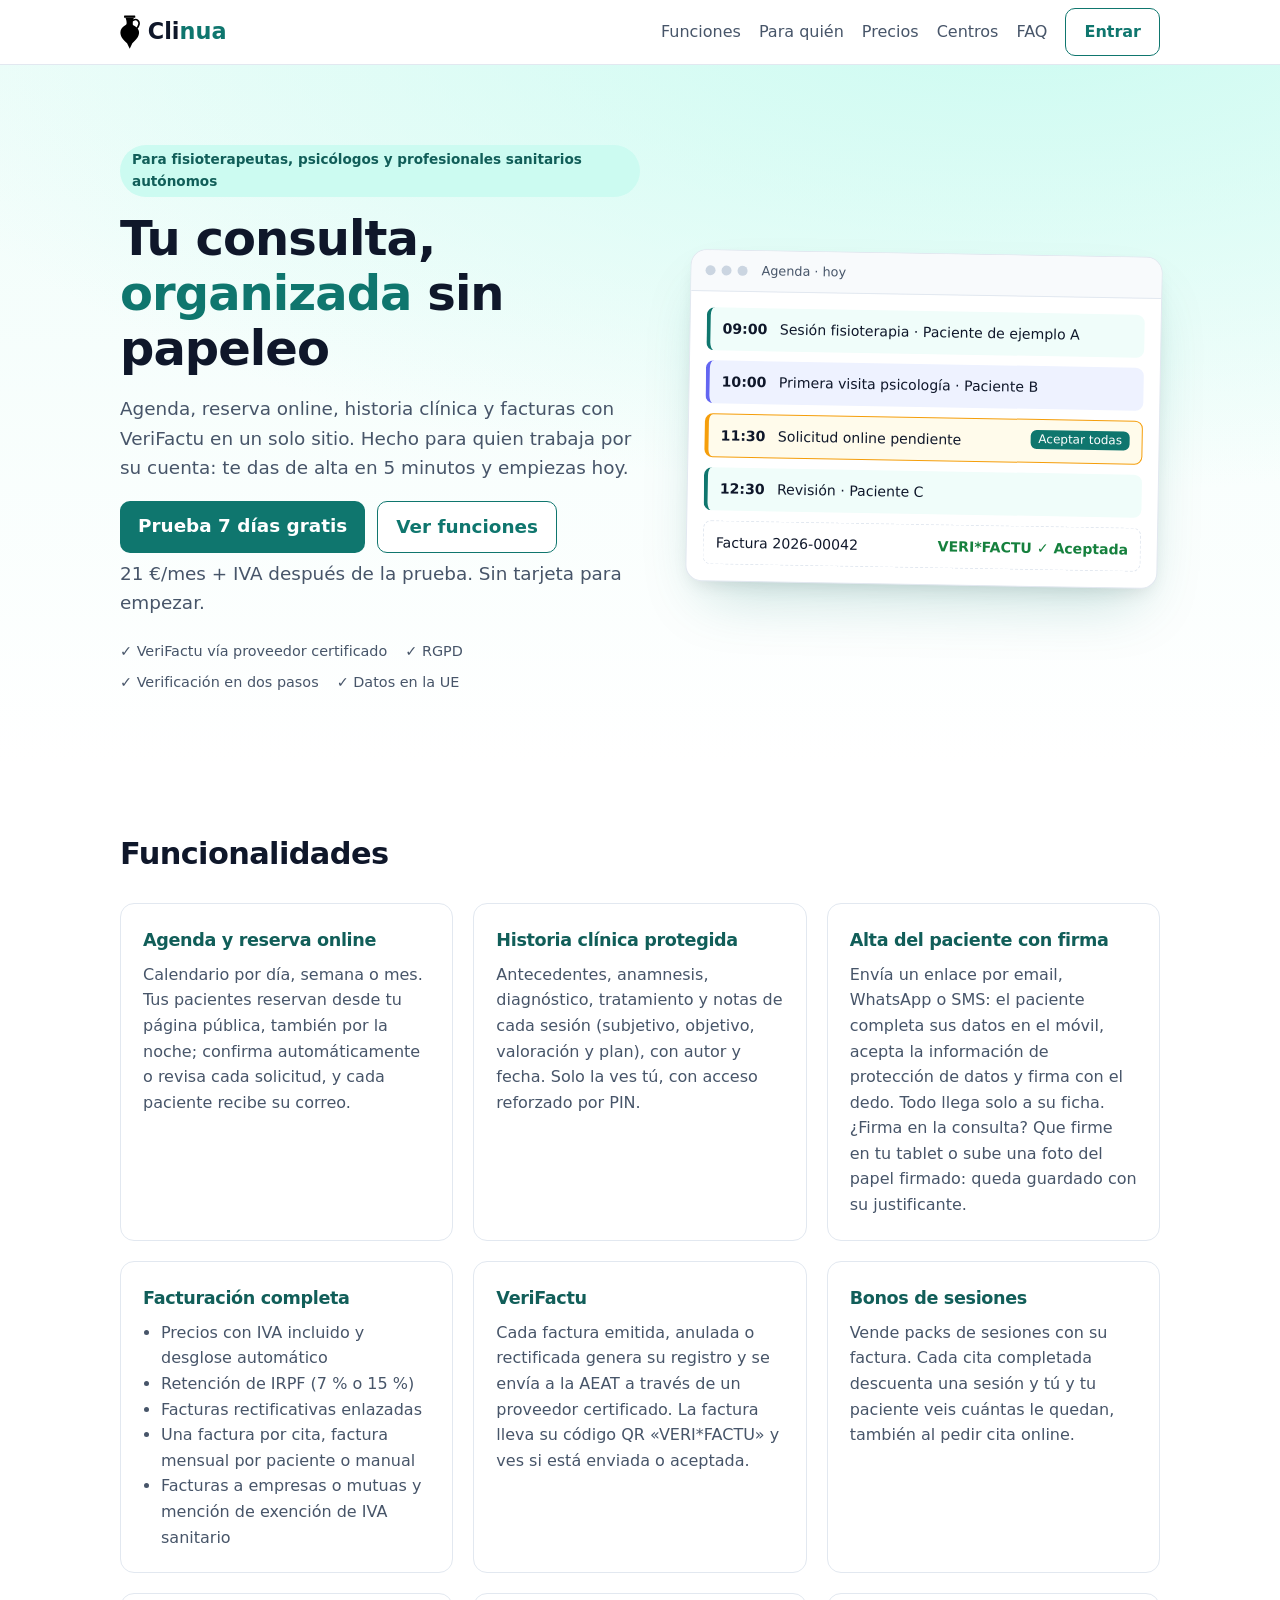
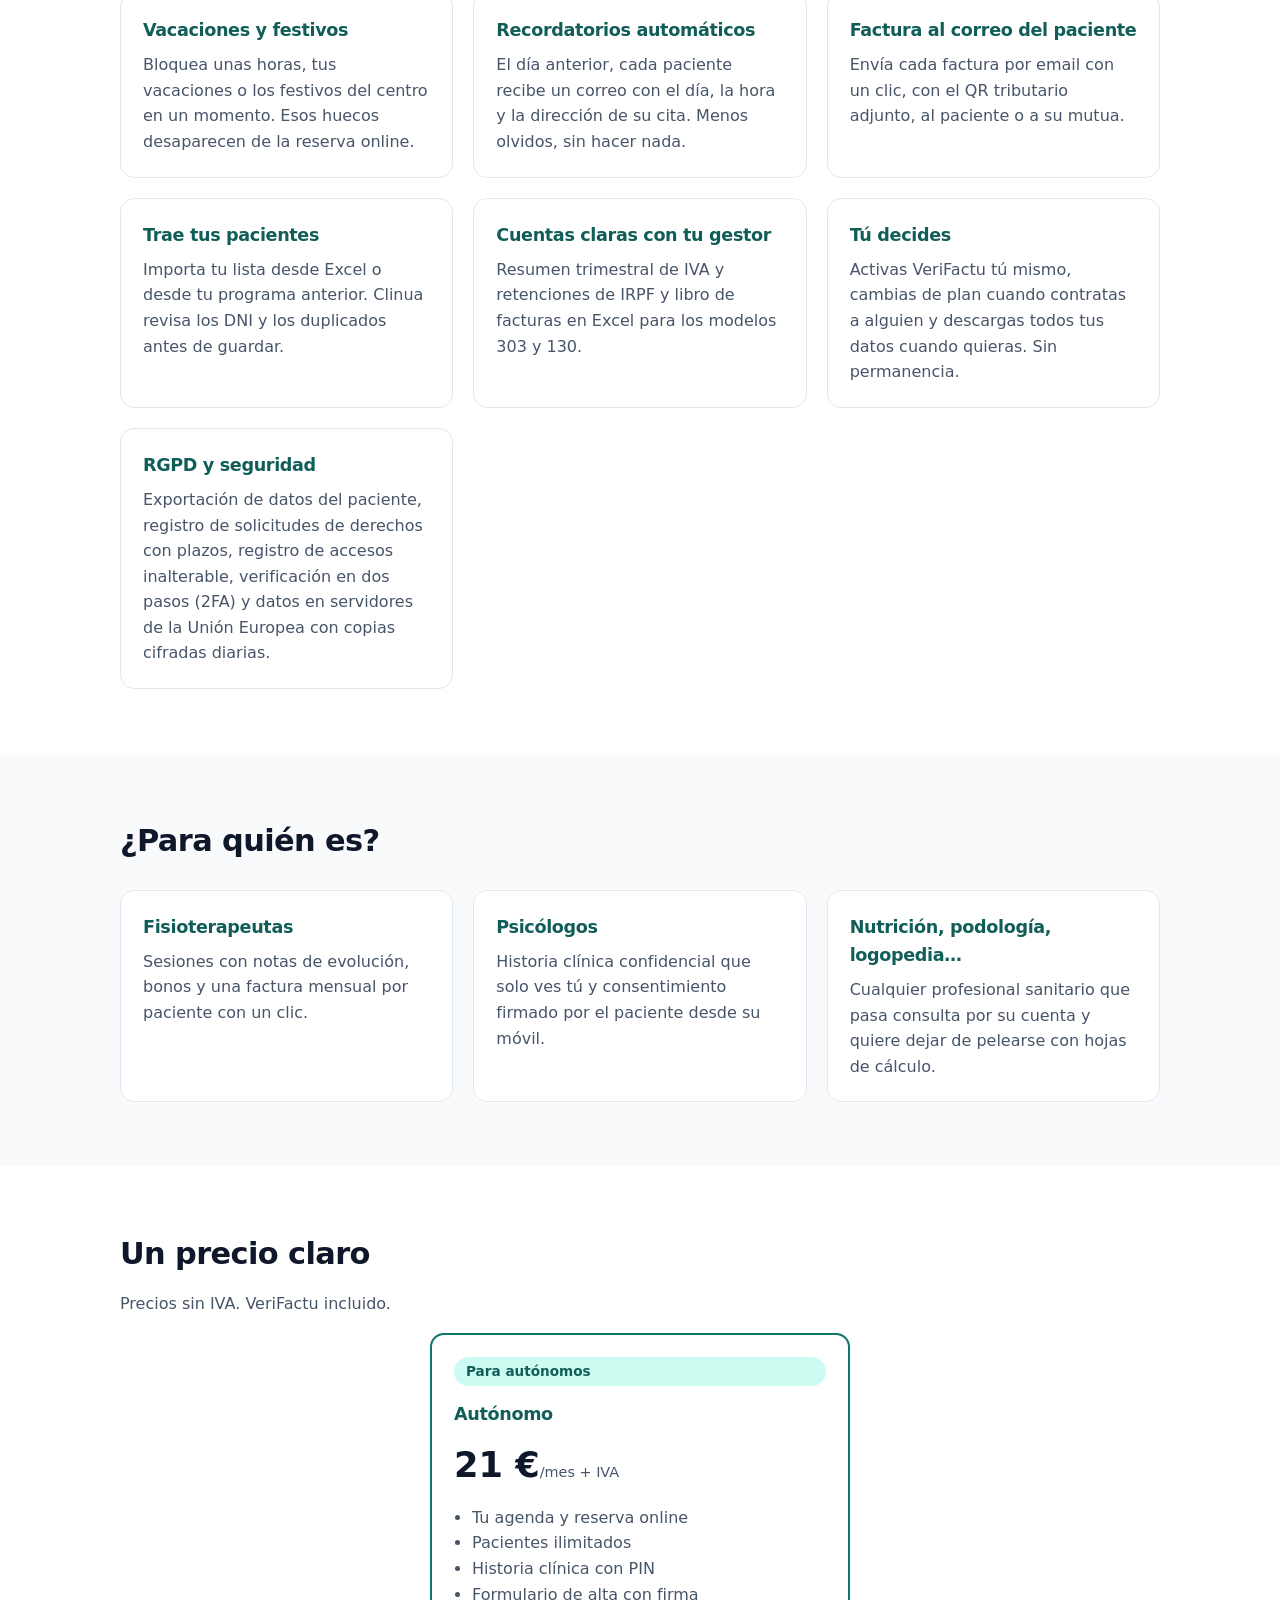
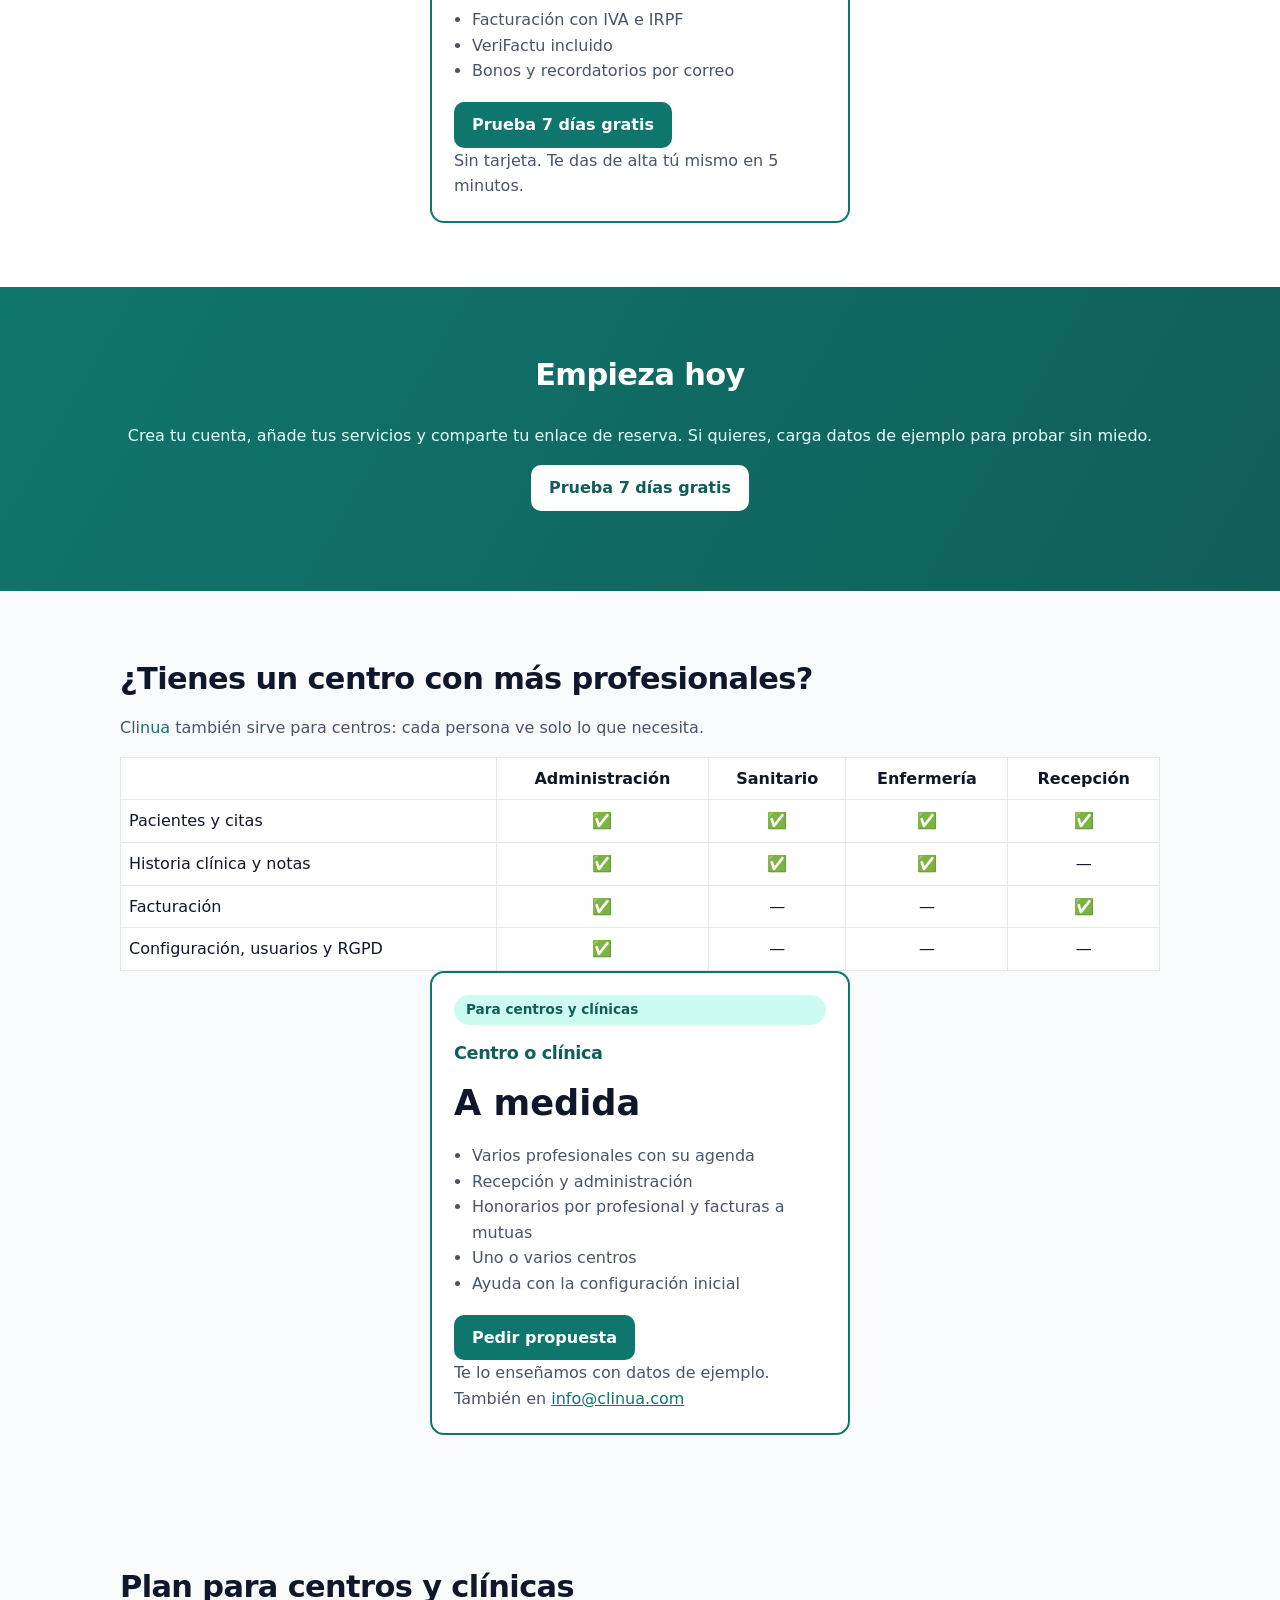
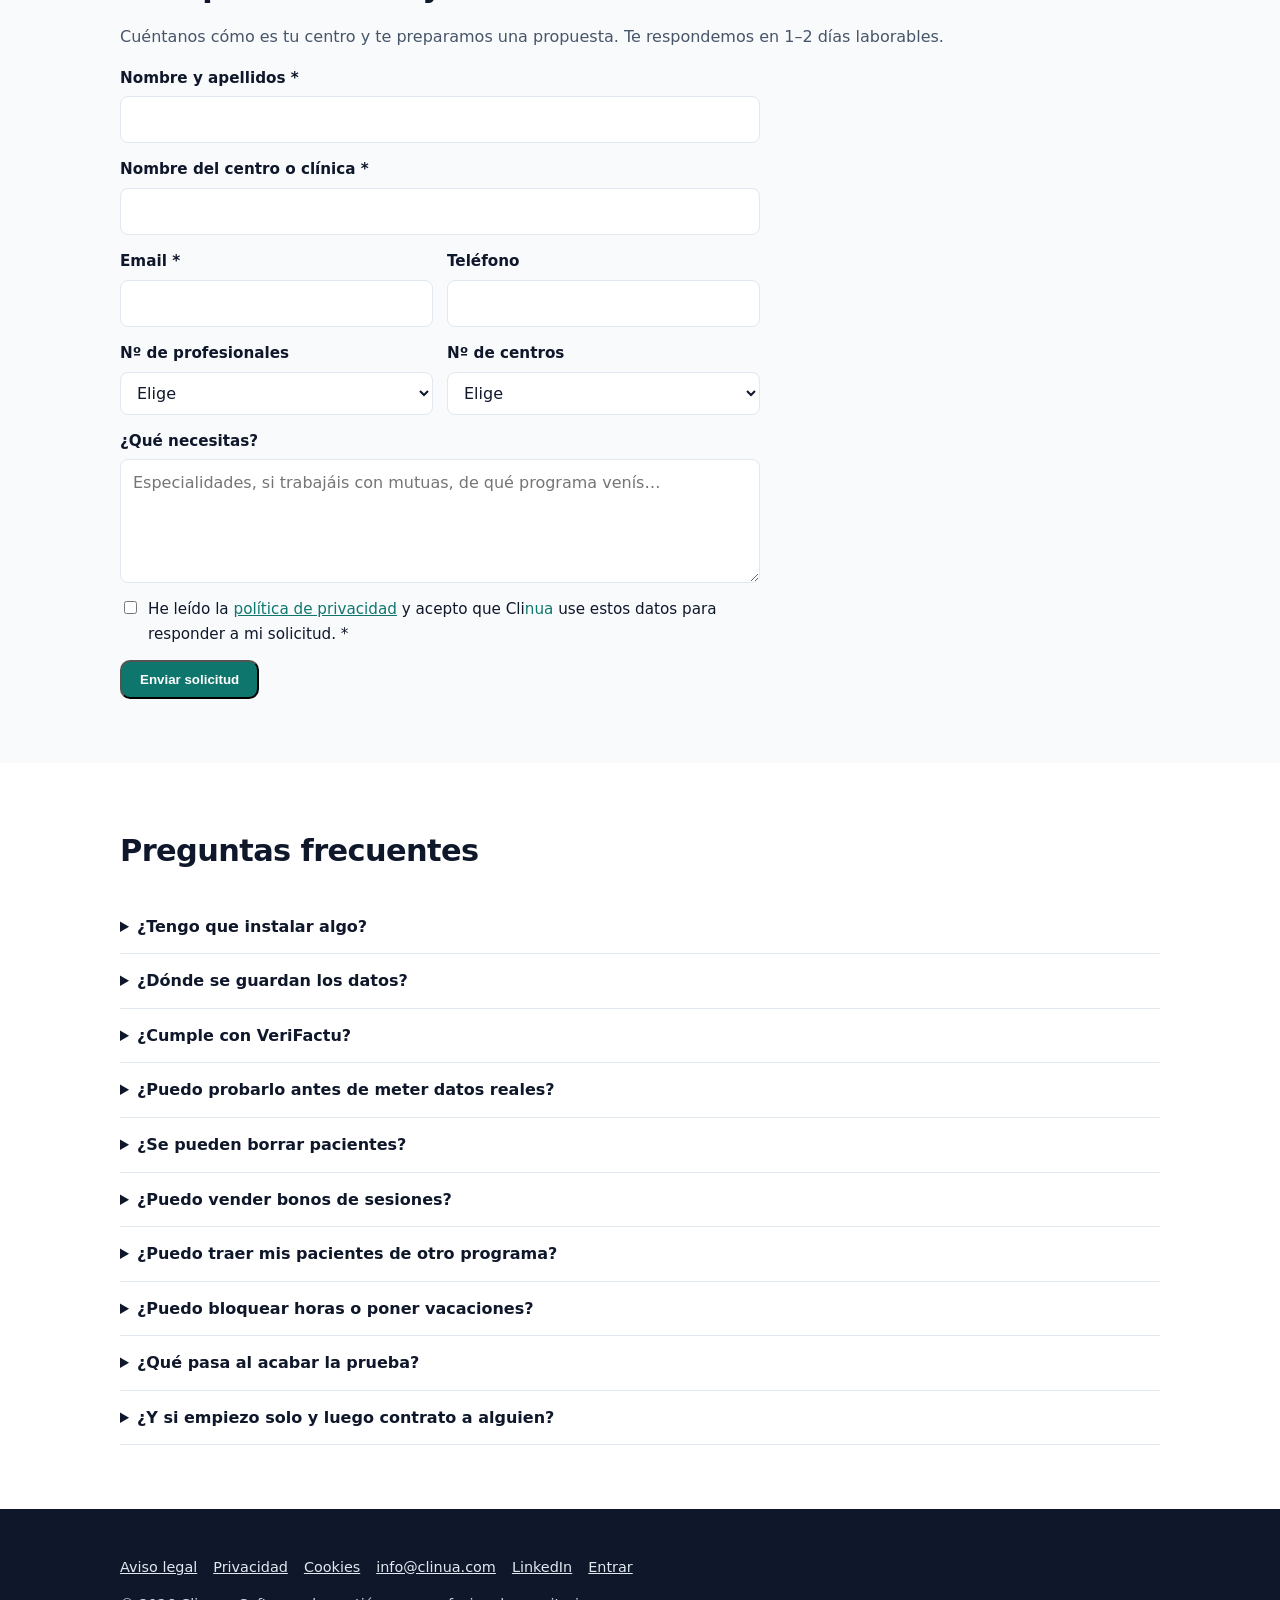
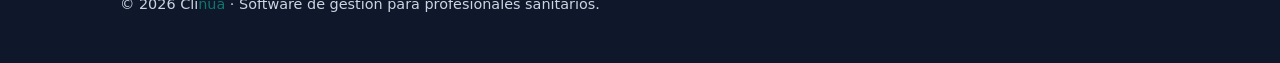
==== index.html @ 1014cf3a "Plan Centro a medida: solo Autónomo se contrata en línea Co-Authored-By: Claude Opus 5.5 <noreply@an" ====
<!doctype html><html lang="es"><head><meta charset="utf-8"><meta name="viewport" content="width=device-width,initial-scale=1"><title>Clinua · Software de gestión para fisioterapeutas, psicólogos y profesionales sanitarios autónomos</title><meta name="description" content="Agenda, reserva online, historia clínica y facturas con VeriFactu para profesionales sanitarios autónomos. 21 €/mes. Prueba 7 días gratis."><link rel="canonical" href="https://www.clinua.com/"><link rel="icon" href="favicon.svg" type="image/svg+xml"><link rel="alternate icon" href="favicon.ico"><link rel="stylesheet" href="styles.css?v=10">
<meta property="og:type" content="website"><meta property="og:locale" content="es_ES"><meta property="og:title" content="Clinua · Tu consulta, sin papeleo"><meta property="og:description" content="Agenda, historia clínica, facturación con VeriFactu y RGPD en un solo programa."><meta property="og:url" content="https://www.clinua.com/"><meta property="og:image" content="https://www.clinua.com/og.png"><meta property="og:site_name" content="Clinua"><meta property="og:image:width" content="1200"><meta property="og:image:height" content="630"><meta property="og:image:alt" content="Clinua · Tu consulta, organizada sin papeleo"><meta name="twitter:card" content="summary_large_image"><meta name="theme-color" content="#0f766e">
<script type="application/ld+json">{"@context":"https://schema.org","@graph":[{"@type":"Organization","@id":"https://www.clinua.com/#org","name":"Clinua","url":"https://www.clinua.com/","logo":"https://www.clinua.com/og.png","email":"info@clinua.com","areaServed":"ES","sameAs":["https://www.linkedin.com/company/clinua/"]},{"@type":"WebSite","@id":"https://www.clinua.com/#web","name":"Clinua","url":"https://www.clinua.com/","inLanguage":"es","publisher":{"@id":"https://www.clinua.com/#org"}},{"@type":"SoftwareApplication","name":"Clinua","url":"https://www.clinua.com/","applicationCategory":"BusinessApplication","applicationSubCategory":"Software de gestión de consultas sanitarias","operatingSystem":"Web","inLanguage":"es","description":"Agenda, reserva online, historia clínica y facturas con VeriFactu para fisioterapeutas, psicólogos y profesionales sanitarios autónomos.","publisher":{"@id":"https://www.clinua.com/#org"},"offers":{"@type":"Offer","price":"21","priceCurrency":"EUR","description":"Plan Autónomo, al mes + IVA. Prueba gratis 7 días."}}]}</script>
</head><body>
<header><div class="w"><a class="logo" href="index.html"><img src="logo.svg" alt="" width="22" height="38"><span class="lt">Cli<span>nua</span></span></a><nav><a href="index.html#funciones">Funciones</a><a href="index.html#para-quien">Para quién</a><a href="index.html#precios">Precios</a><a href="index.html#centros">Centros</a><a href="index.html#faq">FAQ</a><a class="btn o" href="https://app.clinua.com/login">Entrar</a></nav></div></header>
<main>
<section class="hero"><div class="w hg"><div><span class="pill">Para fisioterapeutas, psicólogos y profesionales sanitarios autónomos</span><h1>Tu consulta, <em>organizada</em> sin papeleo</h1><p>Agenda, reserva online, historia clínica y facturas con VeriFactu en un solo sitio. Hecho para quien trabaja por su cuenta: te das de alta en 5 minutos y empiezas hoy.</p><p class="ctas"><a class="btn" href="https://app.clinua.com/registro">Prueba 7 días gratis</a><a class="btn o" href="#funciones">Ver funciones</a></p><p class="sub">21 €/mes + IVA después de la prueba. Sin tarjeta para empezar.</p><ul class="badges"><li>✓ VeriFactu vía proveedor certificado</li><li>✓ RGPD</li><li>✓ Verificación en dos pasos</li><li>✓ Datos en la UE</li></ul></div>
<div class="mock" aria-hidden="true"><div class="mbar"><i></i><i></i><i></i><span>Agenda · hoy</span></div><div class="mbody">
<div class="ev a"><b>09:00</b> Sesión fisioterapia · Paciente de ejemplo A</div>
<div class="ev b"><b>10:00</b> Primera visita psicología · Paciente B</div>
<div class="ev c"><b>11:30</b> Solicitud online pendiente <span class="tag">Aceptar todas</span></div>
<div class="ev a"><b>12:30</b> Revisión · Paciente C</div>
<div class="inv"><span>Factura 2026-00042</span><span class="ok">VERI*FACTU ✓ Aceptada</span></div></div></div></div></section>

<section id="funciones"><div class="w"><h2>Funcionalidades</h2><div class="g">
<div class="c"><h3>Agenda y reserva online</h3><p>Calendario por día, semana o mes. Tus pacientes reservan desde tu página pública, también por la noche; confirma automáticamente o revisa cada solicitud, y cada paciente recibe su correo.</p></div>
<div class="c"><h3>Historia clínica protegida</h3><p>Antecedentes, anamnesis, diagnóstico, tratamiento y notas de cada sesión (subjetivo, objetivo, valoración y plan), con autor y fecha. Solo la ves tú, con acceso reforzado por PIN.</p></div>
<div class="c"><h3>Alta del paciente con firma</h3><p>Envía un enlace por email, WhatsApp o SMS: el paciente completa sus datos en el móvil, acepta la información de protección de datos y firma con el dedo. Todo llega solo a su ficha. ¿Firma en la consulta? Que firme en tu tablet o sube una foto del papel firmado: queda guardado con su justificante.</p></div>
<div class="c"><h3>Facturación completa</h3><ul><li>Precios con IVA incluido y desglose automático</li><li>Retención de IRPF (7 % o 15 %)</li><li>Facturas rectificativas enlazadas</li><li>Una factura por cita, factura mensual por paciente o manual</li><li>Facturas a empresas o mutuas y mención de exención de IVA sanitario</li></ul></div>
<div class="c"><h3>VeriFactu</h3><p>Cada factura emitida, anulada o rectificada genera su registro y se envía a la AEAT a través de un proveedor certificado. La factura lleva su código QR «VERI*FACTU» y ves si está enviada o aceptada.</p></div>
<div class="c"><h3>Bonos de sesiones</h3><p>Vende packs de sesiones con su factura. Cada cita completada descuenta una sesión y tú y tu paciente veis cuántas le quedan, también al pedir cita online.</p></div>
<div class="c"><h3>Vacaciones y festivos</h3><p>Bloquea unas horas, tus vacaciones o los festivos del centro en un momento. Esos huecos desaparecen de la reserva online.</p></div>
<div class="c"><h3>Recordatorios automáticos</h3><p>El día anterior, cada paciente recibe un correo con el día, la hora y la dirección de su cita. Menos olvidos, sin hacer nada.</p></div>
<div class="c"><h3>Factura al correo del paciente</h3><p>Envía cada factura por email con un clic, con el QR tributario adjunto, al paciente o a su mutua.</p></div>
<div class="c"><h3>Trae tus pacientes</h3><p>Importa tu lista desde Excel o desde tu programa anterior. Clinua revisa los DNI y los duplicados antes de guardar.</p></div>
<div class="c"><h3>Cuentas claras con tu gestor</h3><p>Resumen trimestral de IVA y retenciones de IRPF y libro de facturas en Excel para los modelos 303 y 130.</p></div>
<div class="c"><h3>Tú decides</h3><p>Activas VeriFactu tú mismo, cambias de plan cuando contratas a alguien y descargas todos tus datos cuando quieras. Sin permanencia.</p></div>
<div class="c"><h3>RGPD y seguridad</h3><p>Exportación de datos del paciente, registro de solicitudes de derechos con plazos, registro de accesos inalterable, verificación en dos pasos (2FA) y datos en servidores de la Unión Europea con copias cifradas diarias.</p></div>
</div></div></section>

<section id="para-quien" class="alt"><div class="w"><h2>¿Para quién es?</h2><div class="g">
<div class="c"><h3>Fisioterapeutas</h3><p>Sesiones con notas de evolución, bonos y una factura mensual por paciente con un clic.</p></div>
<div class="c"><h3>Psicólogos</h3><p>Historia clínica confidencial que solo ves tú y consentimiento firmado por el paciente desde su móvil.</p></div>
<div class="c"><h3>Nutrición, podología, logopedia…</h3><p>Cualquier profesional sanitario que pasa consulta por su cuenta y quiere dejar de pelearse con hojas de cálculo.</p></div>
</div></div></section>

<section id="precios"><div class="w"><h2>Un precio claro</h2><p class="sub">Precios sin IVA. VeriFactu incluido.</p><div class="g pr solo">
<div class="c hl"><span class="pill">Para autónomos</span><h3>Autónomo</h3><p class="price">21 €<small>/mes + IVA</small></p><ul><li>Tu agenda y reserva online</li><li>Pacientes ilimitados</li><li>Historia clínica con PIN</li><li>Formulario de alta con firma</li><li>Facturación con IVA e IRPF</li><li>VeriFactu incluido</li><li>Bonos y recordatorios por correo</li></ul><p><a class="btn" href="https://app.clinua.com/registro">Prueba 7 días gratis</a></p><p class="sub">Sin tarjeta. Te das de alta tú mismo en 5 minutos.</p></div>
</div></div></section>

<section class="band cta"><div class="w"><h2>Empieza hoy</h2><p>Crea tu cuenta, añade tus servicios y comparte tu enlace de reserva. Si quieres, carga datos de ejemplo para probar sin miedo.</p><p><a class="btn w2" href="https://app.clinua.com/registro">Prueba 7 días gratis</a></p></div></section>

<section id="centros" class="alt"><div class="w"><h2>¿Tienes un centro con más profesionales?</h2><p class="sub"><span class="bn">Cli<span>nua</span></span> también sirve para centros: cada persona ve solo lo que necesita.</p>
<table><tr><th></th><th>Administración</th><th>Sanitario</th><th>Enfermería</th><th>Recepción</th></tr>
<tr><td>Pacientes y citas</td><td>✅</td><td>✅</td><td>✅</td><td>✅</td></tr>
<tr><td>Historia clínica y notas</td><td>✅</td><td>✅</td><td>✅</td><td>—</td></tr>
<tr><td>Facturación</td><td>✅</td><td>—</td><td>—</td><td>✅</td></tr>
<tr><td>Configuración, usuarios y RGPD</td><td>✅</td><td>—</td><td>—</td><td>—</td></tr></table>
<div class="g pr solo">
<div class="c hl"><span class="pill">Para centros y clínicas</span><h3>Centro o clínica</h3><p class="price">A medida</p><ul><li>Varios profesionales con su agenda</li><li>Recepción y administración</li><li>Honorarios por profesional y facturas a mutuas</li><li>Uno o varios centros</li><li>Ayuda con la configuración inicial</li></ul><p><a class="btn" href="#clinica">Pedir propuesta</a></p><p class="sub">Te lo enseñamos con datos de ejemplo. También en <a href="mailto:info@clinua.com?subject=Plan%20para%20centro">info@clinua.com</a></p></div>
</div>
</div></section>

<section id="clinica" class="alt"><div class="w"><h2>Plan para centros y clínicas</h2><p class="sub">Cuéntanos cómo es tu centro y te preparamos una propuesta. Te respondemos en 1–2 días laborables.</p>
<form id="f-clinica" class="form" novalidate>
<div class="fr"><label for="fc-name">Nombre y apellidos *</label><input id="fc-name" name="name" autocomplete="name" required minlength="2" maxlength="120"></div>
<div class="fr"><label for="fc-centre">Nombre del centro o clínica *</label><input id="fc-centre" name="centre" autocomplete="organization" required minlength="2" maxlength="160"></div>
<div class="f2"><div class="fr"><label for="fc-email">Email *</label><input id="fc-email" name="email" type="email" autocomplete="email" required maxlength="200"></div>
<div class="fr"><label for="fc-phone">Teléfono</label><input id="fc-phone" name="phone" type="tel" autocomplete="tel" maxlength="40"></div></div>
<div class="f2"><div class="fr"><label for="fc-pros">Nº de profesionales</label><select id="fc-pros" name="professionals"><option value="">Elige</option><option>2–3</option><option>4–8</option><option>9–15</option><option>16–30</option><option>Más de 30</option></select></div>
<div class="fr"><label for="fc-sites">Nº de centros</label><select id="fc-sites" name="sites"><option value="">Elige</option><option>1</option><option>2–3</option><option>4 o más</option></select></div></div>
<div class="fr"><label for="fc-msg">¿Qué necesitas?</label><textarea id="fc-msg" name="message" rows="4" maxlength="3000" placeholder="Especialidades, si trabajáis con mutuas, de qué programa venís…"></textarea></div>
<div class="hp" aria-hidden="true"><label for="fc-web">No rellenar</label><input id="fc-web" name="website" tabindex="-1" autocomplete="off"></div>
<label class="chk"><input type="checkbox" name="privacy" required><span>He leído la <a href="privacidad.html">política de privacidad</a> y acepto que <span class="bn">Cli<span>nua</span></span> use estos datos para responder a mi solicitud. *</span></label>
<p class="fmsg" role="status" aria-live="polite"></p>
<button class="btn" type="submit">Enviar solicitud</button>
</form></div></section>
<section id="faq"><div class="w"><h2>Preguntas frecuentes</h2>
<details><summary>¿Tengo que instalar algo?</summary><p>No. <span class="bn">Cli<span>nua</span></span> funciona en el navegador, en ordenador, tableta o móvil.</p></details>
<details><summary>¿Dónde se guardan los datos?</summary><p>En servidores de la Unión Europea, con copias de seguridad cifradas diarias.</p></details>
<details><summary>¿Cumple con VeriFactu?</summary><p>Sí. Las facturas se registran y envían a la AEAT mediante un proveedor certificado, con el QR en la factura impresa.</p></details>
<details><summary>¿Puedo probarlo antes de meter datos reales?</summary><p>Sí. Puedes cargar datos de ejemplo y borrarlos cuando termines.</p></details>
<details><summary>¿Se pueden borrar pacientes?</summary><p>Se archivan, porque la historia clínica debe conservarse. Las solicitudes de supresión se registran en «Datos y derechos».</p></details>
<details><summary>¿Puedo vender bonos de sesiones?</summary><p>Sí. Creas tus bonos (por ejemplo, 5 sesiones), los vendes con su factura y cada cita completada descuenta una sesión. Tú y tu paciente veis siempre cuántas le quedan.</p></details>
<details><summary>¿Puedo traer mis pacientes de otro programa?</summary><p>Sí: expórtalos a Excel o CSV e impórtalos en Pacientes → Importar. Clinua revisa los DNI y los duplicados.</p></details>
<details><summary>¿Puedo bloquear horas o poner vacaciones?</summary><p>Sí. Bloqueas un tramo (por ejemplo, de 10 a 12), varios días de vacaciones o un festivo de todo el centro. Se ve en tu calendario y no se ofrece a los pacientes en la reserva online.</p></details>
<details><summary>¿Qué pasa al acabar la prueba?</summary><p>Tus datos siguen guardados. Para seguir, activas el plan Autónomo (21 €/mes + IVA).</p></details><details><summary>¿Y si empiezo solo y luego contrato a alguien?</summary><p>Escríbenos y te preparamos el plan para centros a medida. Pasamos tu cuenta con todos tus datos para que puedas añadir a tu equipo.</p></details>
</div></section>
</main>
<footer><div class="w"><p><a href="aviso-legal.html">Aviso legal</a><a href="privacidad.html">Privacidad</a><a href="cookies.html">Cookies</a><a href="mailto:info@clinua.com">info@clinua.com</a><a href="https://www.linkedin.com/company/clinua/" rel="noopener me" target="_blank">LinkedIn</a><a href="https://app.clinua.com/login">Entrar</a></p><p>© 2026 <span class="bn">Cli<span>nua</span></span> · Software de gestión para profesionales sanitarios.</p></div></footer><script src="contacto.js?v=1" defer></script></body></html>
---- styles.css ----
:root{--p:#0f766e;--pd:#115e59;--bg:#f8fafc;--tx:#0f172a;--mu:#475569;--bd:#e2e8f0}
*{box-sizing:border-box}body{margin:0;font:16px/1.6 system-ui,-apple-system,"Segoe UI",Roboto,sans-serif;color:var(--tx);background:#fff}
a{color:var(--p)}.w{max-width:1080px;margin:0 auto;padding:0 20px}
header{position:sticky;top:0;background:#fffe;backdrop-filter:blur(6px);border-bottom:1px solid var(--bd);z-index:9}
header .w{display:flex;align-items:center;justify-content:space-between;height:64px}
.logo{display:flex;align-items:center;gap:8px;font-weight:800;font-size:1.4rem;color:var(--tx);text-decoration:none}.logo img{height:34px;width:auto}.logo span{color:var(--p)}
nav a{margin-left:18px;color:var(--mu);text-decoration:none}nav a:hover{color:var(--tx)}
.btn{display:inline-block;padding:10px 18px;border-radius:10px;background:var(--p);color:#fff!important;text-decoration:none;font-weight:600}
.btn:hover{background:var(--pd)}.btn.o{background:#fff;color:var(--p)!important;border:1px solid var(--p)}
.hero{background:linear-gradient(180deg,#ecfdf5,#fff);padding:72px 0}
.hero h1{font-size:clamp(2rem,5vw,3rem);line-height:1.15;margin:0 0 16px}.hero p{font-size:1.15rem;color:var(--mu);max-width:680px}
section{padding:64px 0}h2{font-size:1.9rem;margin:0 0 24px}.alt{background:var(--bg)}
.g{display:grid;gap:20px;grid-template-columns:repeat(auto-fit,minmax(260px,1fr))}
.c{background:#fff;border:1px solid var(--bd);border-radius:14px;padding:22px}.c h3{margin:0 0 8px;font-size:1.1rem}.c p,.c li{color:var(--mu);margin:0}
.c ul{padding-left:18px;margin:0}table{border-collapse:collapse;width:100%;background:#fff}td,th{border:1px solid var(--bd);padding:8px;text-align:center}th:first-child,td:first-child{text-align:left}
details{border-bottom:1px solid var(--bd);padding:14px 0}summary{font-weight:600;cursor:pointer}
footer{background:var(--tx);color:#cbd5e1;padding:32px 0;font-size:.9rem}footer a{color:#e2e8f0;margin-right:16px}
.legal{max-width:800px;padding:48px 20px}.cta{text-align:center}.ph{background:#fef3c7;padding:0 4px}
@media(max-width:720px){nav a:not(.btn){display:none}}
h1,h2,h3{letter-spacing:-.02em}.hero{padding:80px 0 72px;background:radial-gradient(1200px 500px at 80% -10%,#ccfbf1,transparent),linear-gradient(180deg,#f0fdfa,#fff)}
.hg{display:grid;grid-template-columns:1.1fr 1fr;gap:48px;align-items:center}.hero h1 em{font-style:normal;color:var(--p)}
.pill{display:inline-block;background:#ccfbf1;color:var(--pd);border-radius:99px;padding:4px 12px;font-size:.85rem;font-weight:600;margin-bottom:14px}
.ctas{display:flex;gap:12px;flex-wrap:wrap}.badges{list-style:none;padding:0;margin:22px 0 0;display:flex;flex-wrap:wrap;gap:8px 18px;color:var(--mu);font-size:.9rem}
.mock{background:#fff;border:1px solid var(--bd);border-radius:16px;box-shadow:0 30px 60px -20px #0f766e40,0 8px 20px -8px #0002;overflow:hidden;transform:rotate(1deg)}
.mbar{display:flex;align-items:center;gap:6px;padding:10px 14px;background:var(--bg);border-bottom:1px solid var(--bd);font-size:.8rem;color:var(--mu)}.mbar i{width:10px;height:10px;border-radius:50%;background:#cbd5e1}.mbar span{margin-left:8px}
.mbody{padding:16px;display:grid;gap:10px;font-size:.88rem}.ev{border-left:4px solid;border-radius:8px;padding:10px 12px;background:#f8fafc}.ev b{margin-right:8px}
.ev.a{border-color:#0f766e;background:#f0fdfa}.ev.b{border-color:#6366f1;background:#eef2ff}.ev.c{border-color:#f59e0b;background:#fffbeb}
.tag{float:right;background:#0f766e;color:#fff;border-radius:6px;padding:0 8px;font-size:.75rem}.inv{display:flex;justify-content:space-between;border:1px dashed var(--bd);border-radius:8px;padding:10px 12px}.ok{color:#15803d;font-weight:600}
.c{transition:transform .15s,box-shadow .15s}.c:hover{transform:translateY(-3px);box-shadow:0 12px 30px -12px #0f766e40}.c h3{color:var(--pd)}
.band{background:linear-gradient(120deg,#0f766e,#115e59);color:#e6fffa}.band h2{color:#fff}.btn.w2{background:#fff;color:var(--pd)!important}
@media(max-width:860px){.hg{grid-template-columns:1fr}.mock{transform:none}}
.sub{color:var(--mu);margin-top:-12px}.pr .c{display:flex;flex-direction:column}.pr ul{flex:1;margin:12px 0 18px}.price{font-size:2.2rem;font-weight:800;color:var(--tx)!important;margin:6px 0}.price small{font-size:.9rem;font-weight:500;color:var(--mu)}.pr .hl{border:2px solid var(--p)}
.logo .lt{color:var(--tx)}.logo .lt span{color:var(--p)}

.bn{white-space:nowrap}.bn span{color:var(--p)}
.pr.solo{grid-template-columns:1fr;max-width:420px;margin-left:auto;margin-right:auto}.pr .pill{display:inline-block;width:auto}
.form{max-width:640px;display:grid;gap:14px}.form .fr{display:grid;gap:6px}.form .f2{display:grid;gap:14px;grid-template-columns:1fr 1fr}
.form label{font-weight:600;font-size:.95rem}.form input,.form select,.form textarea{font:inherit;padding:10px 12px;border:1px solid var(--bd);border-radius:8px;background:#fff;color:var(--tx);width:100%;box-sizing:border-box}
.form input:focus,.form select:focus,.form textarea:focus{outline:2px solid var(--p);outline-offset:1px}
.form .chk{font-weight:400;display:flex;gap:8px;align-items:flex-start}.form .chk input{width:auto;margin-top:4px}
.form .hp{position:absolute;left:-9999px;width:1px;height:1px;overflow:hidden}.fmsg:empty{display:none}.fmsg.ok{color:var(--pd)}.fmsg.err{color:#b91c1c}
.form button{justify-self:start}@media(max-width:600px){.form .f2{grid-template-columns:1fr}}
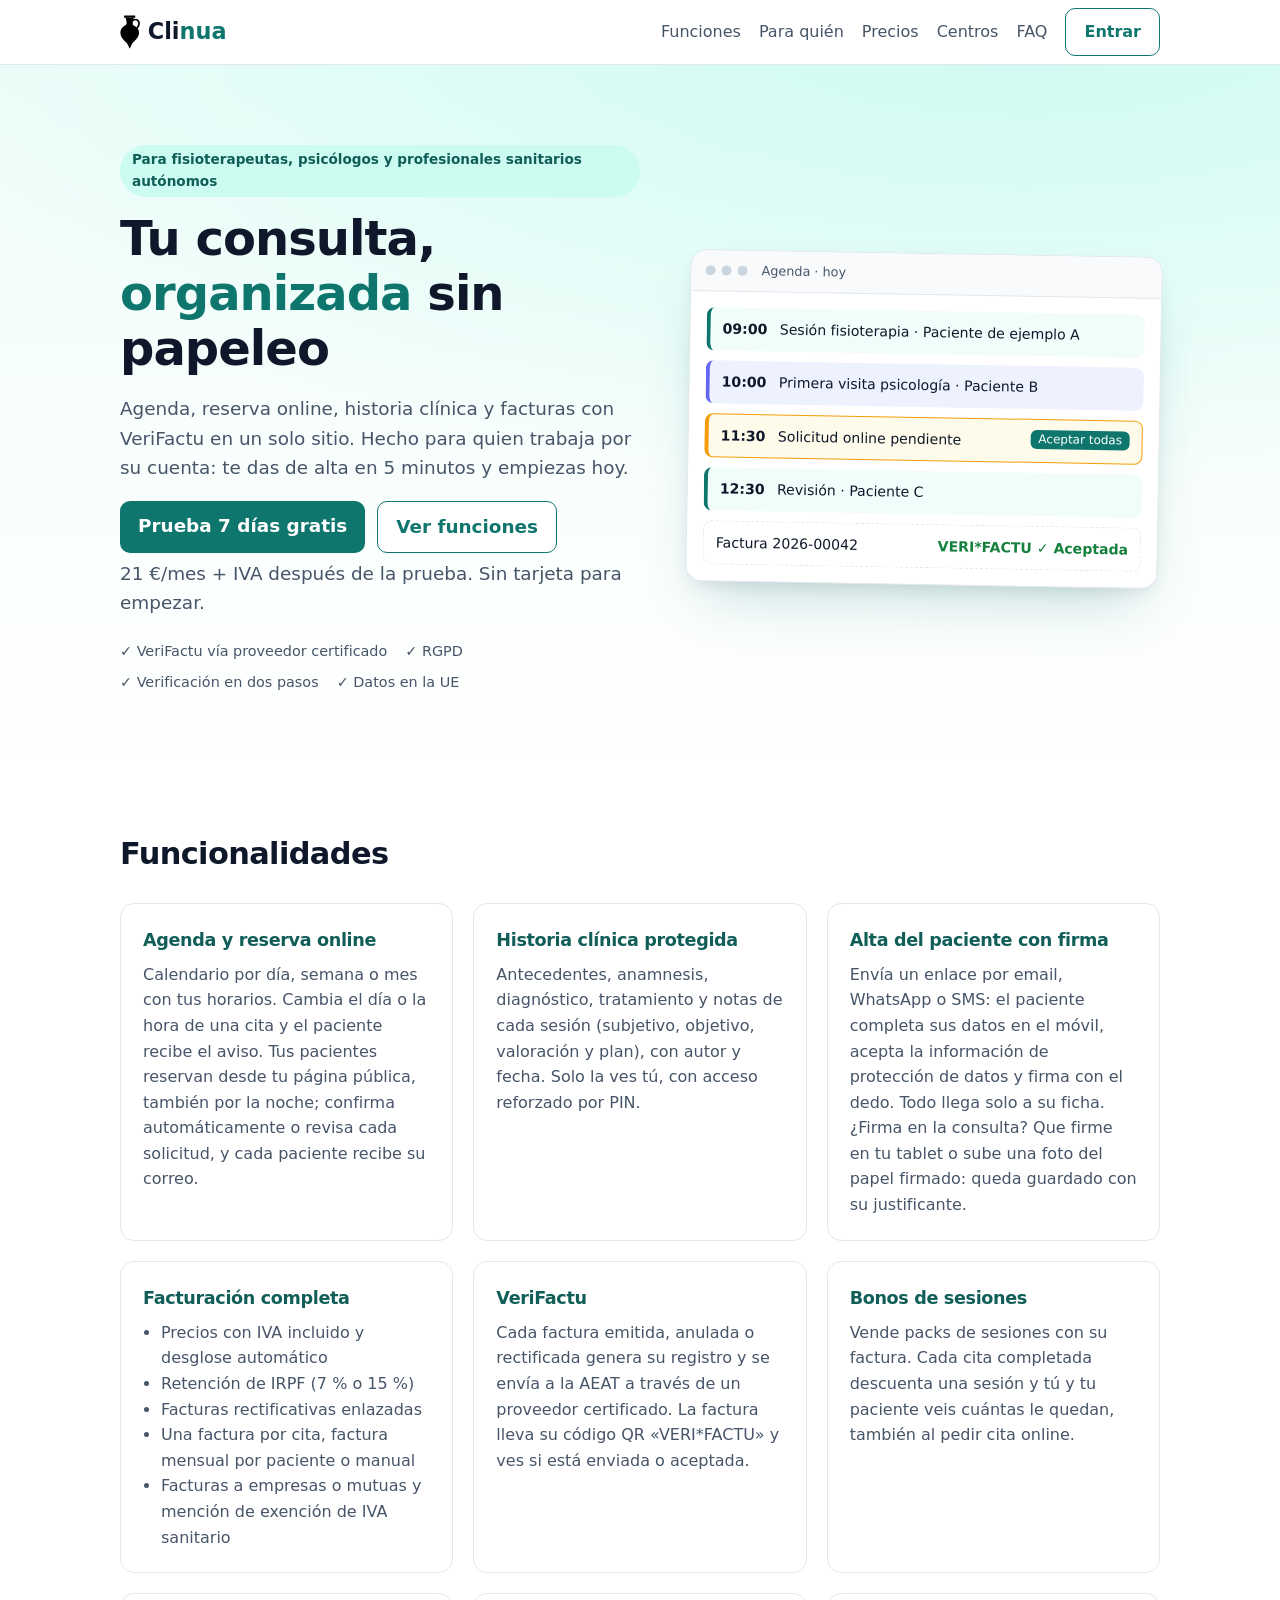
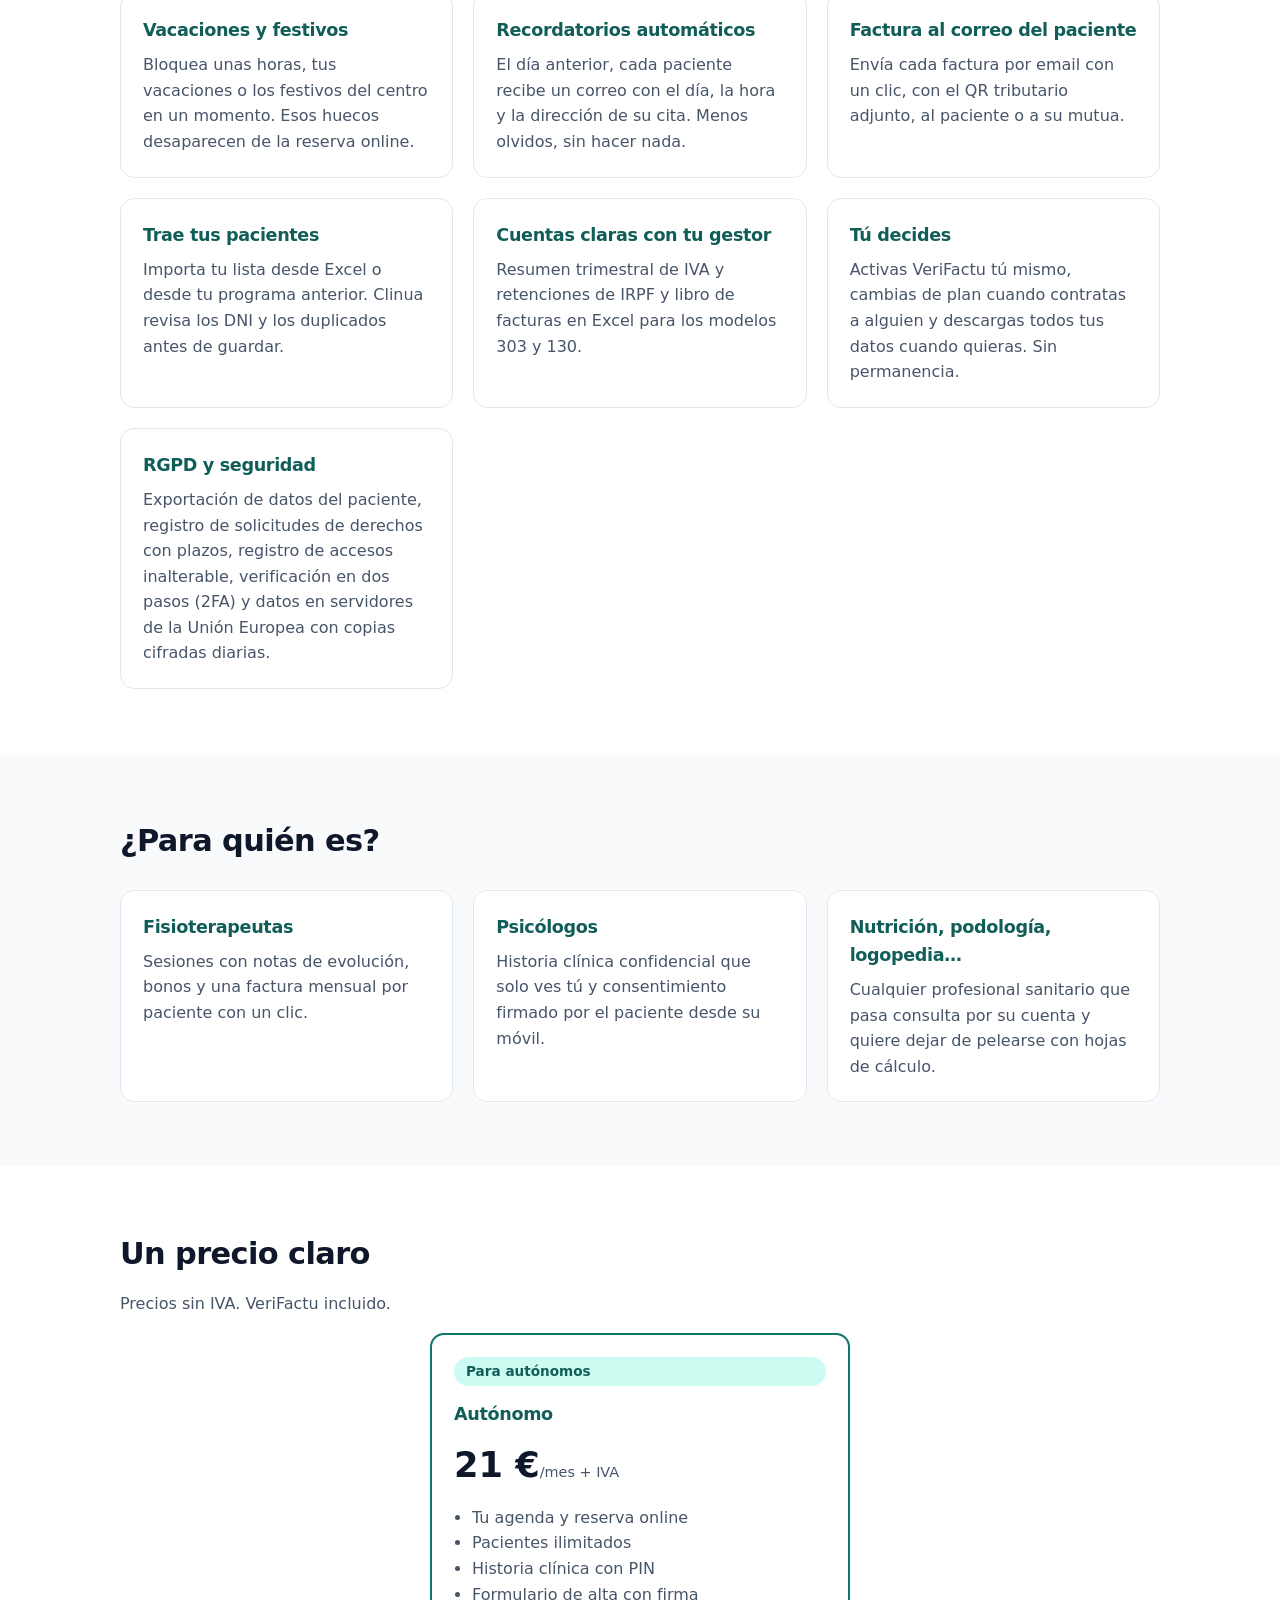
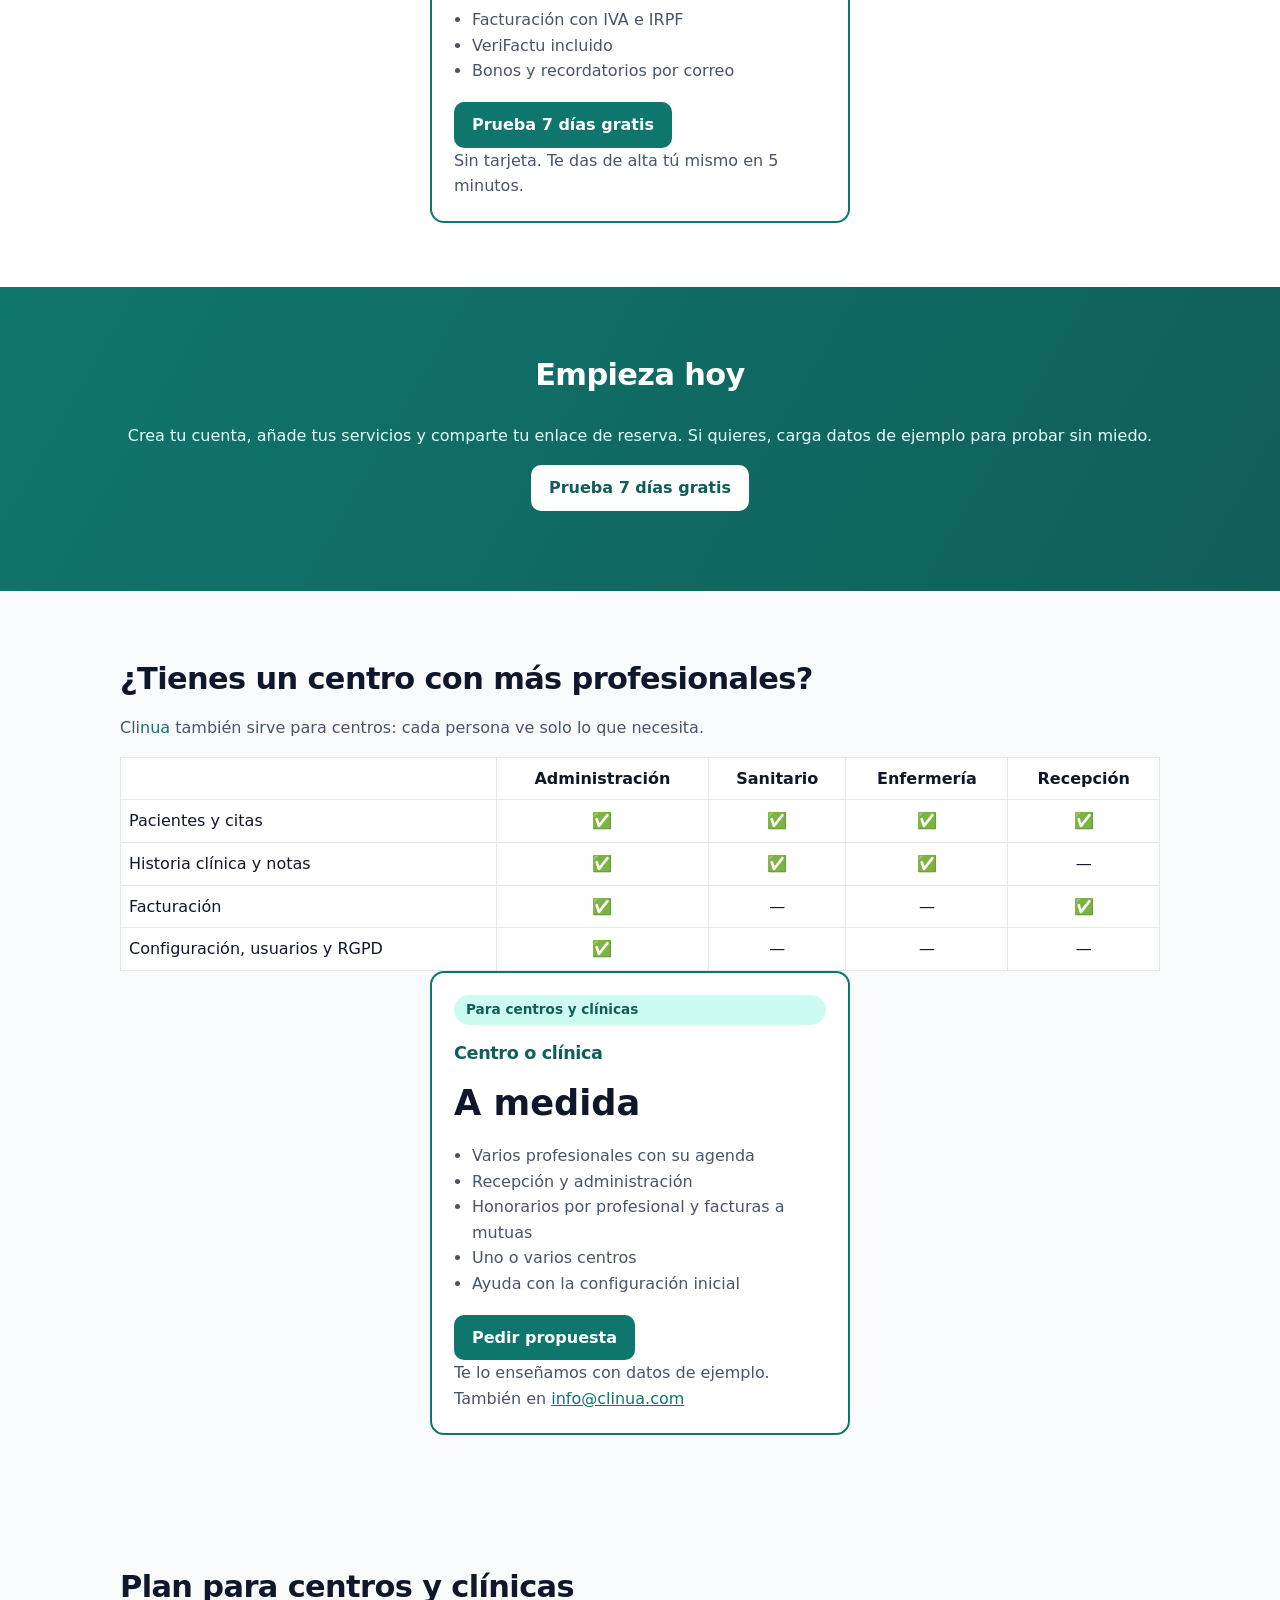
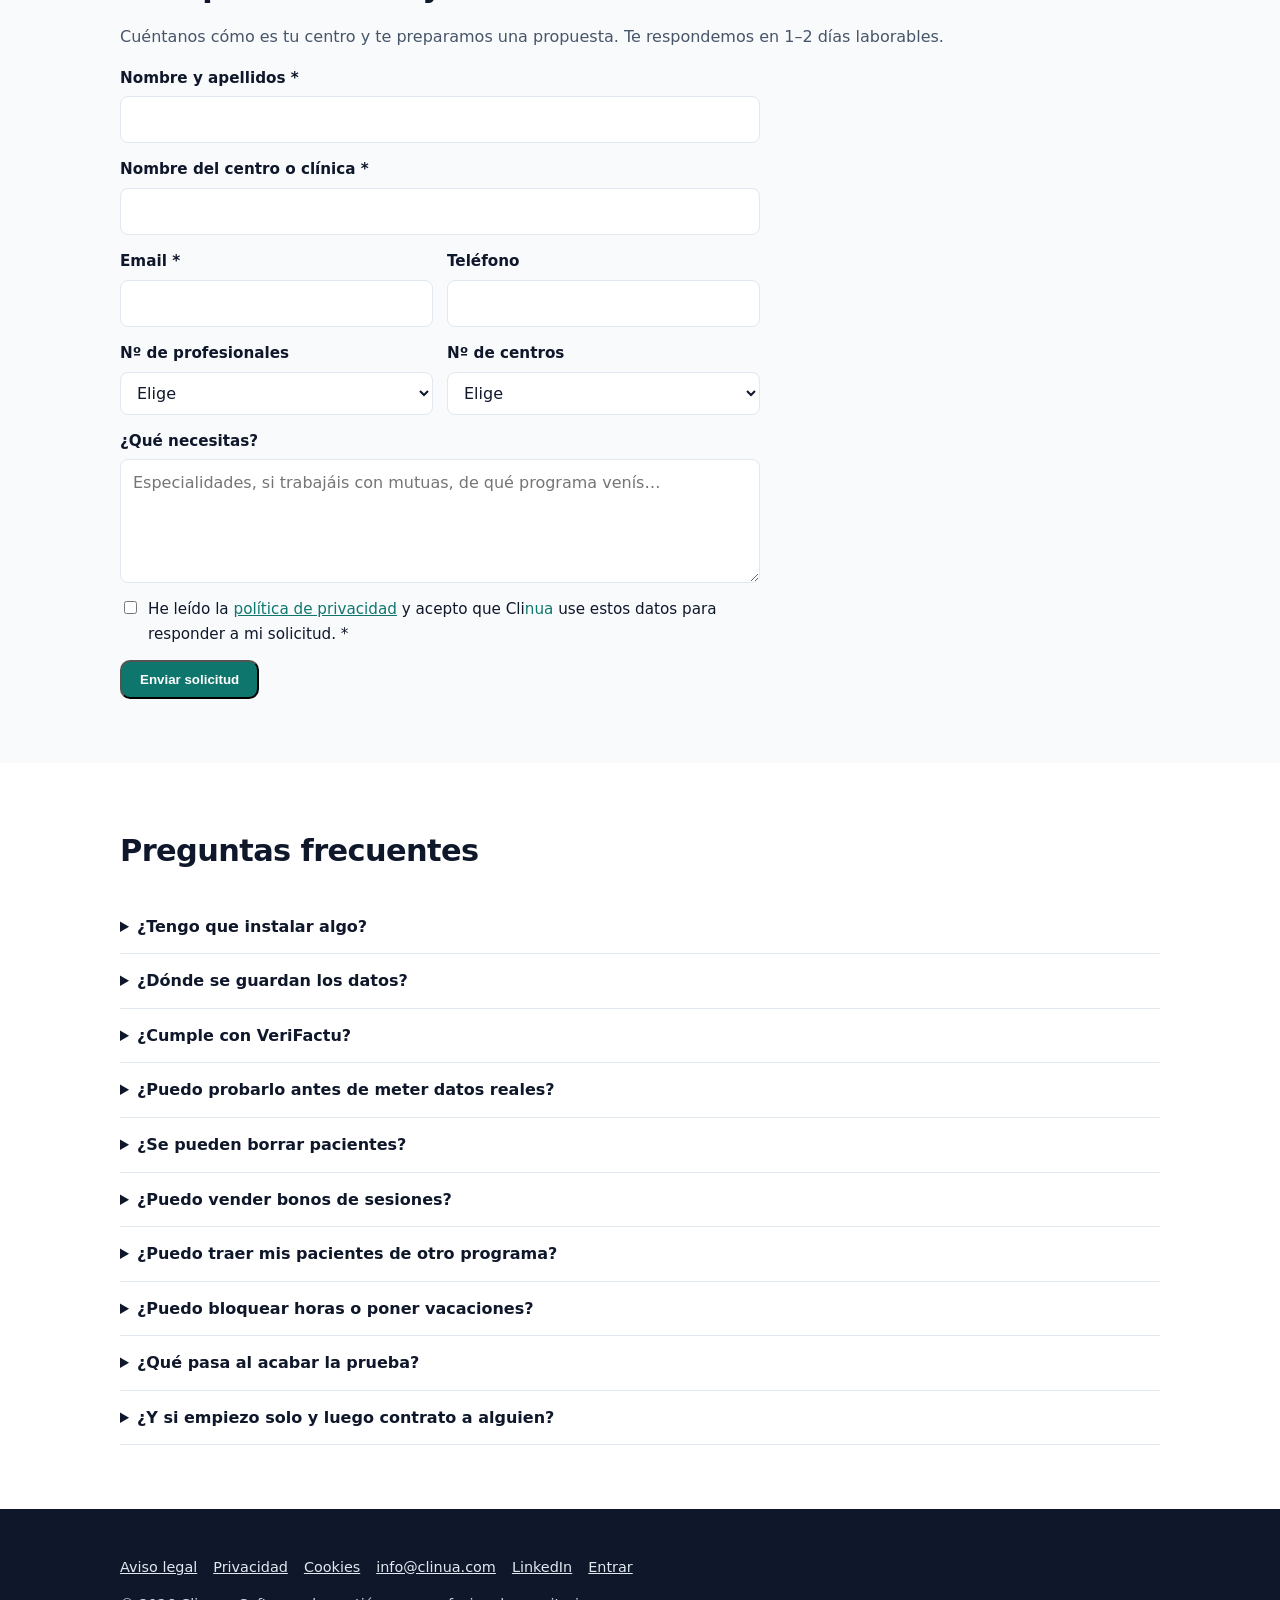
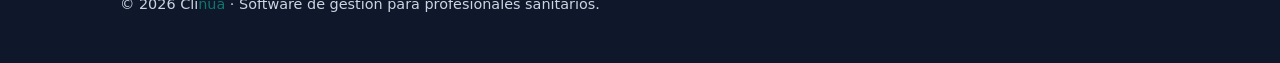
==== commit 9b5ef363: "Agenda: cambiar día y hora con aviso al paciente Co-Authored-By: Claude Opus 5.5 <noreply@anthropic." ====
--- a/index.html
+++ b/index.html
@@ -13,7 +13,7 @@
 <div class="inv"><span>Factura 2026-00042</span><span class="ok">VERI*FACTU ✓ Aceptada</span></div></div></div></div></section>
 
 <section id="funciones"><div class="w"><h2>Funcionalidades</h2><div class="g">
-<div class="c"><h3>Agenda y reserva online</h3><p>Calendario por día, semana o mes. Tus pacientes reservan desde tu página pública, también por la noche; confirma automáticamente o revisa cada solicitud, y cada paciente recibe su correo.</p></div>
+<div class="c"><h3>Agenda y reserva online</h3><p>Calendario por día, semana o mes con tus horarios. Cambia el día o la hora de una cita y el paciente recibe el aviso. Tus pacientes reservan desde tu página pública, también por la noche; confirma automáticamente o revisa cada solicitud, y cada paciente recibe su correo.</p></div>
 <div class="c"><h3>Historia clínica protegida</h3><p>Antecedentes, anamnesis, diagnóstico, tratamiento y notas de cada sesión (subjetivo, objetivo, valoración y plan), con autor y fecha. Solo la ves tú, con acceso reforzado por PIN.</p></div>
 <div class="c"><h3>Alta del paciente con firma</h3><p>Envía un enlace por email, WhatsApp o SMS: el paciente completa sus datos en el móvil, acepta la información de protección de datos y firma con el dedo. Todo llega solo a su ficha. ¿Firma en la consulta? Que firme en tu tablet o sube una foto del papel firmado: queda guardado con su justificante.</p></div>
 <div class="c"><h3>Facturación completa</h3><ul><li>Precios con IVA incluido y desglose automático</li><li>Retención de IRPF (7 % o 15 %)</li><li>Facturas rectificativas enlazadas</li><li>Una factura por cita, factura mensual por paciente o manual</li><li>Facturas a empresas o mutuas y mención de exención de IVA sanitario</li></ul></div>
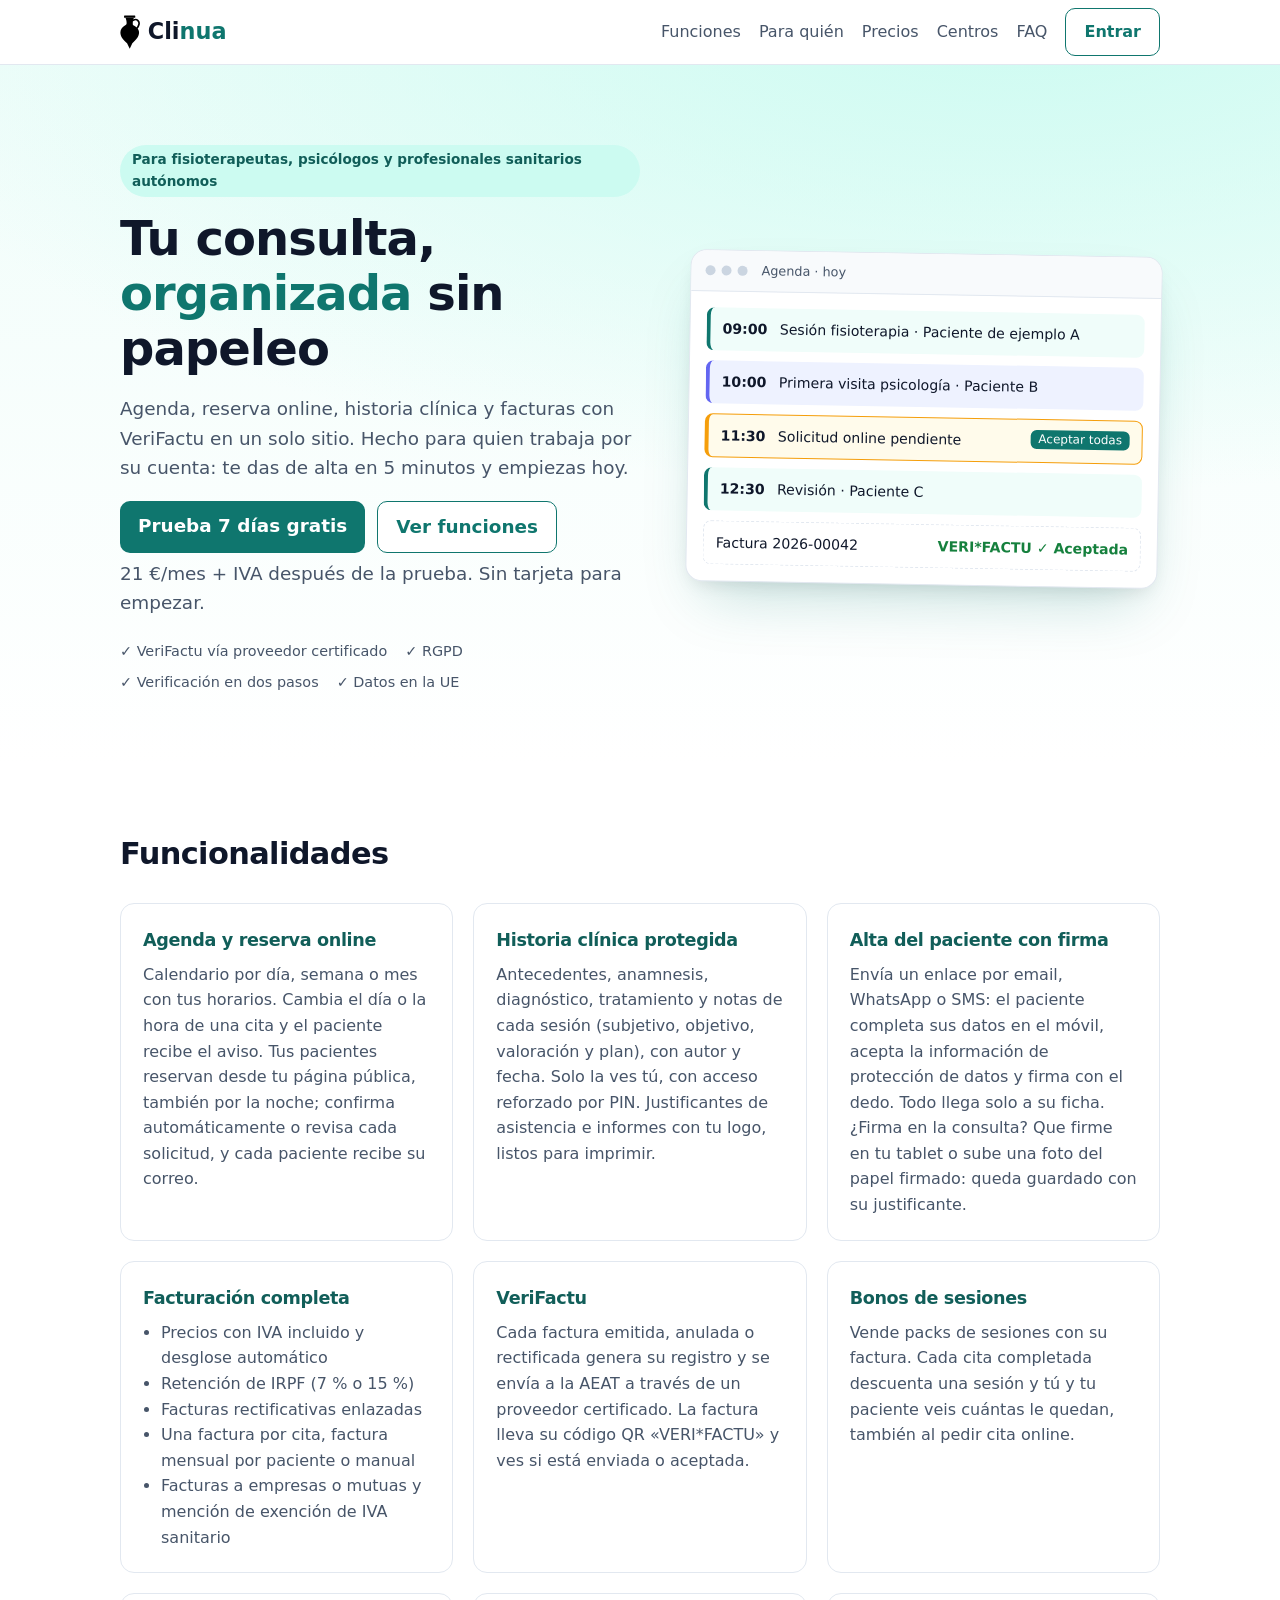
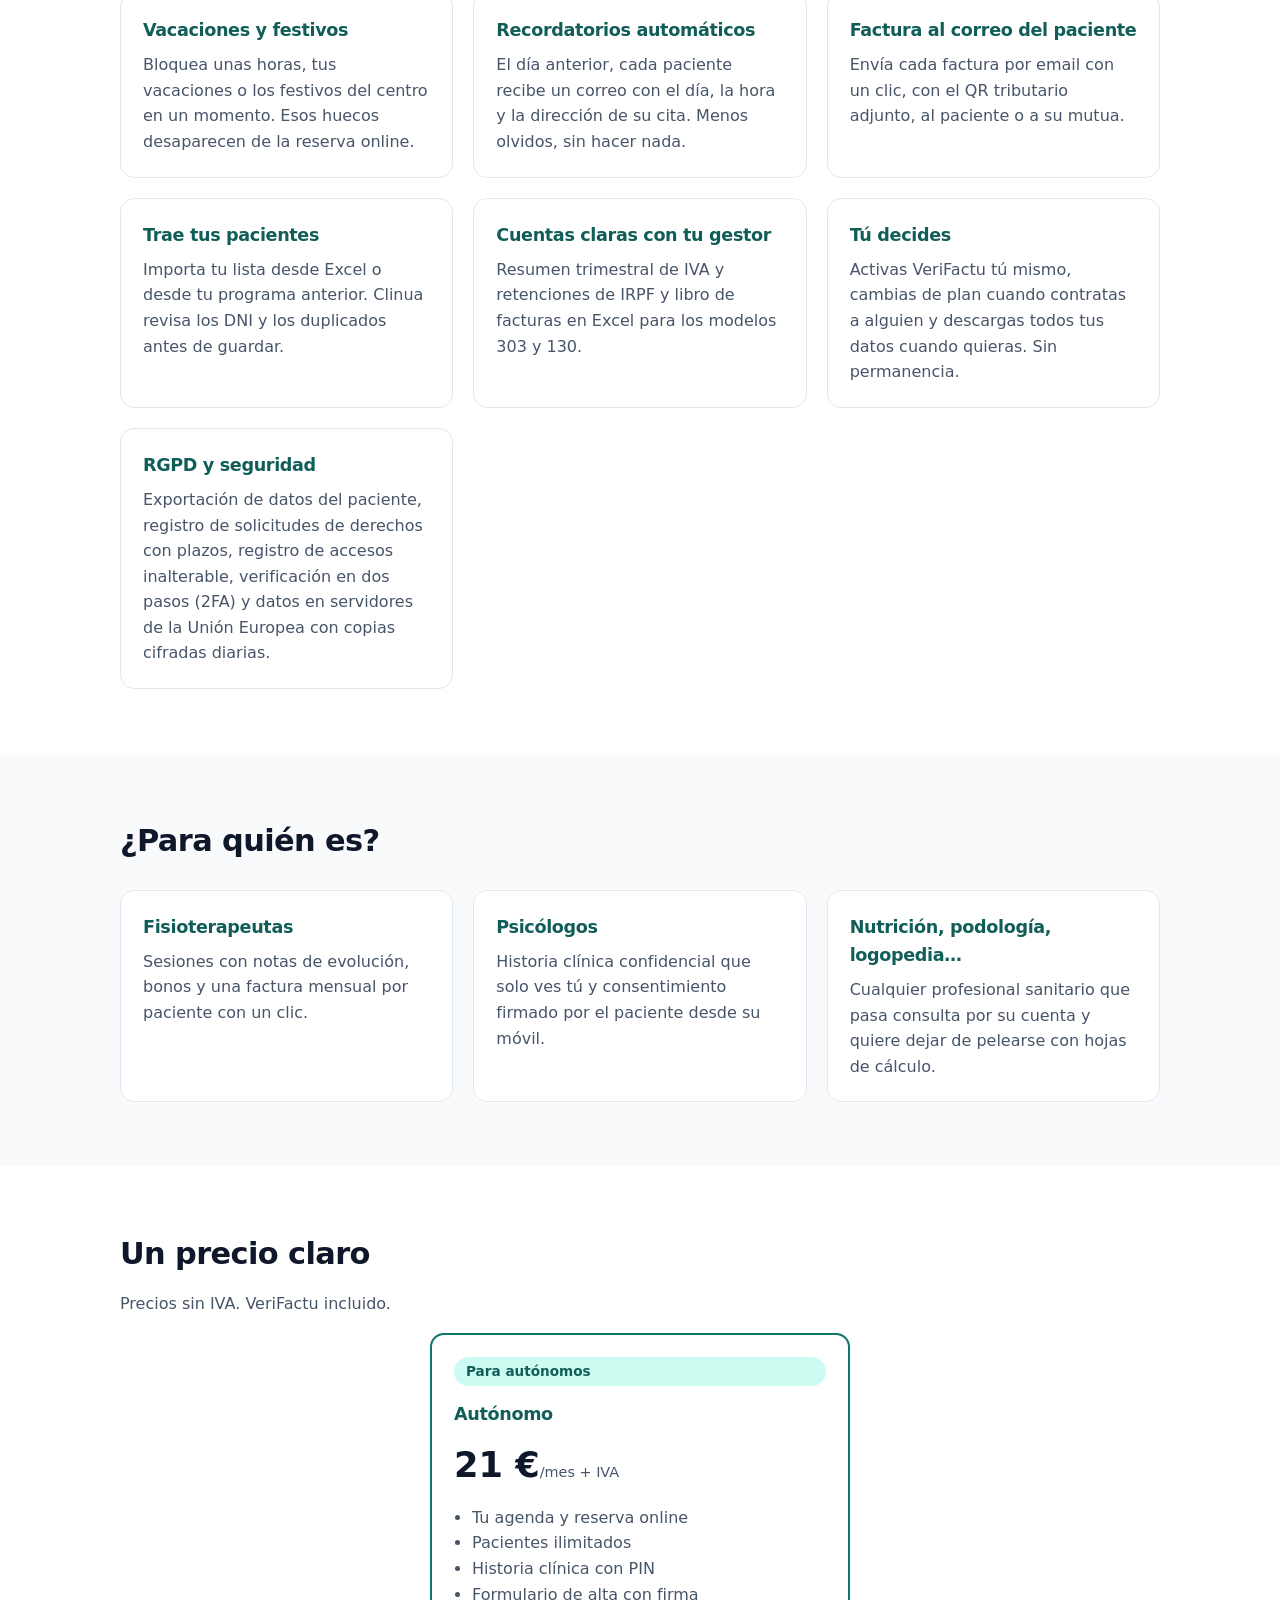
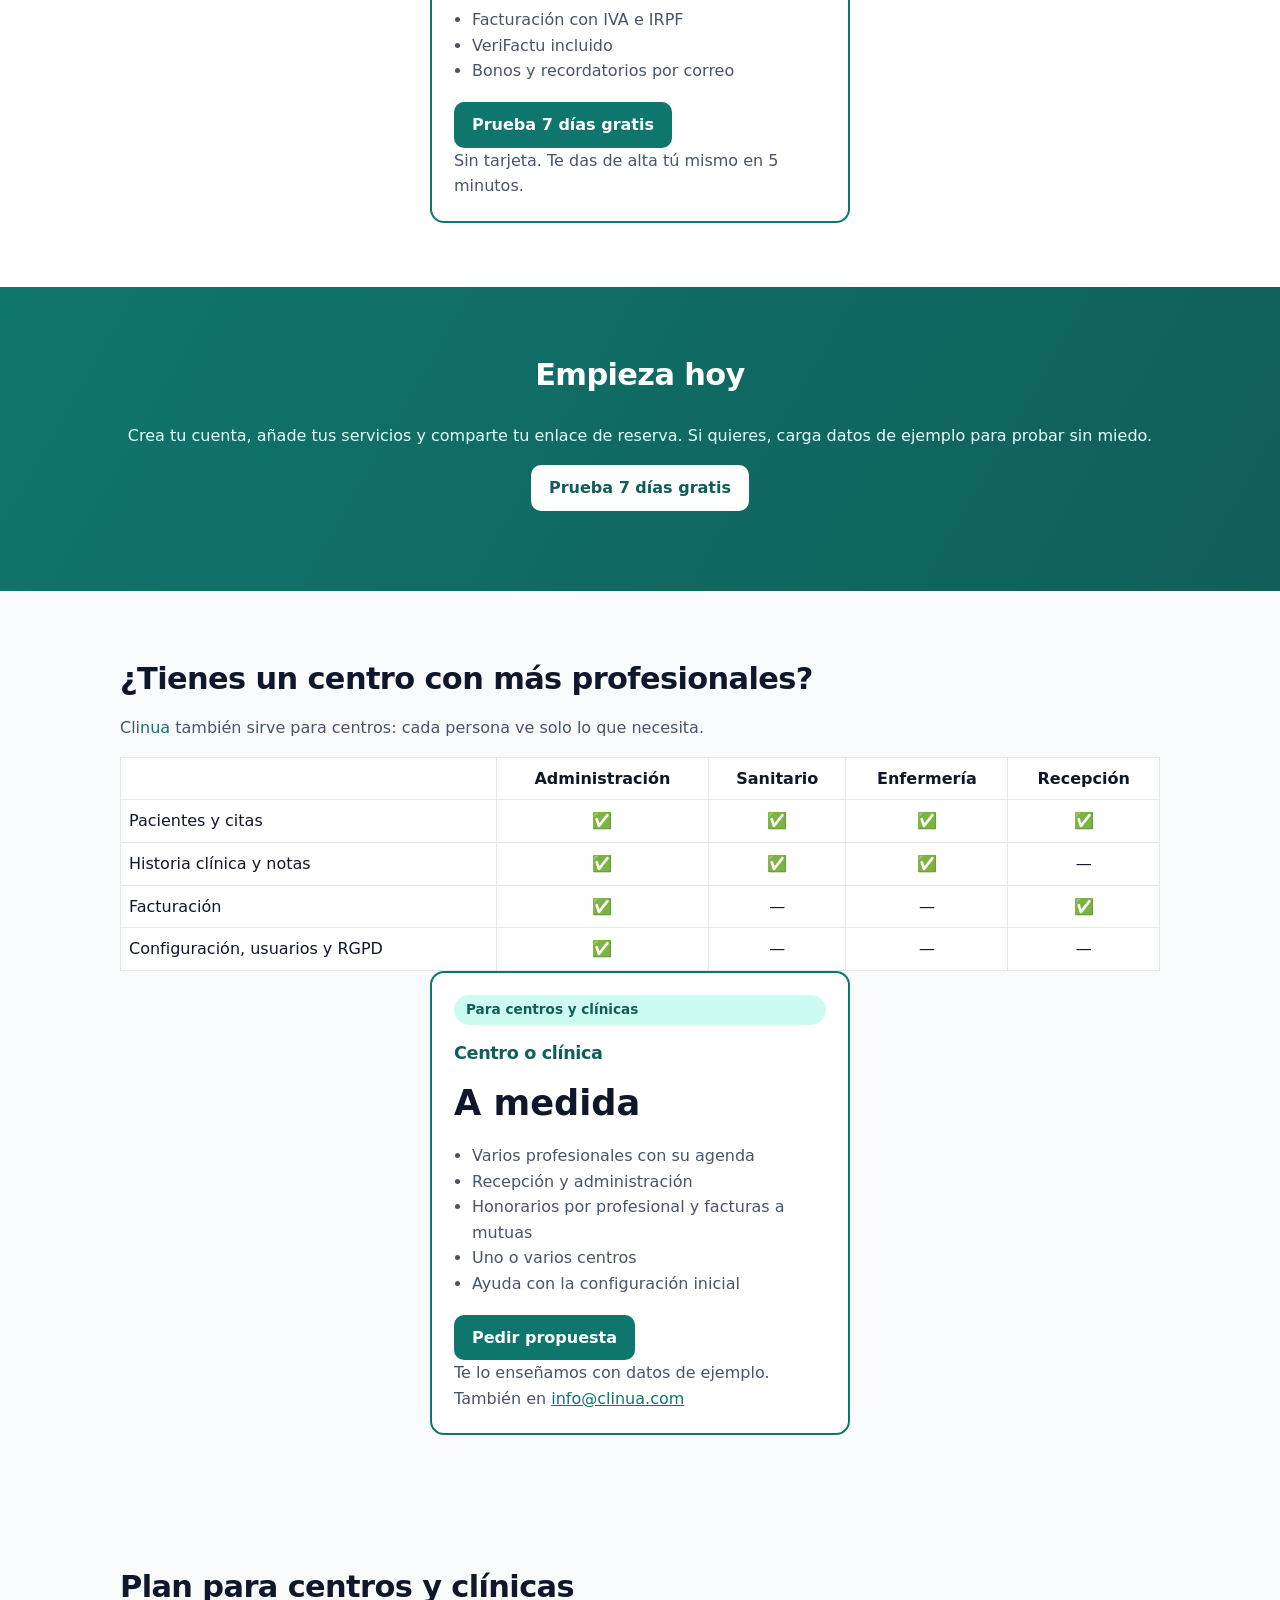
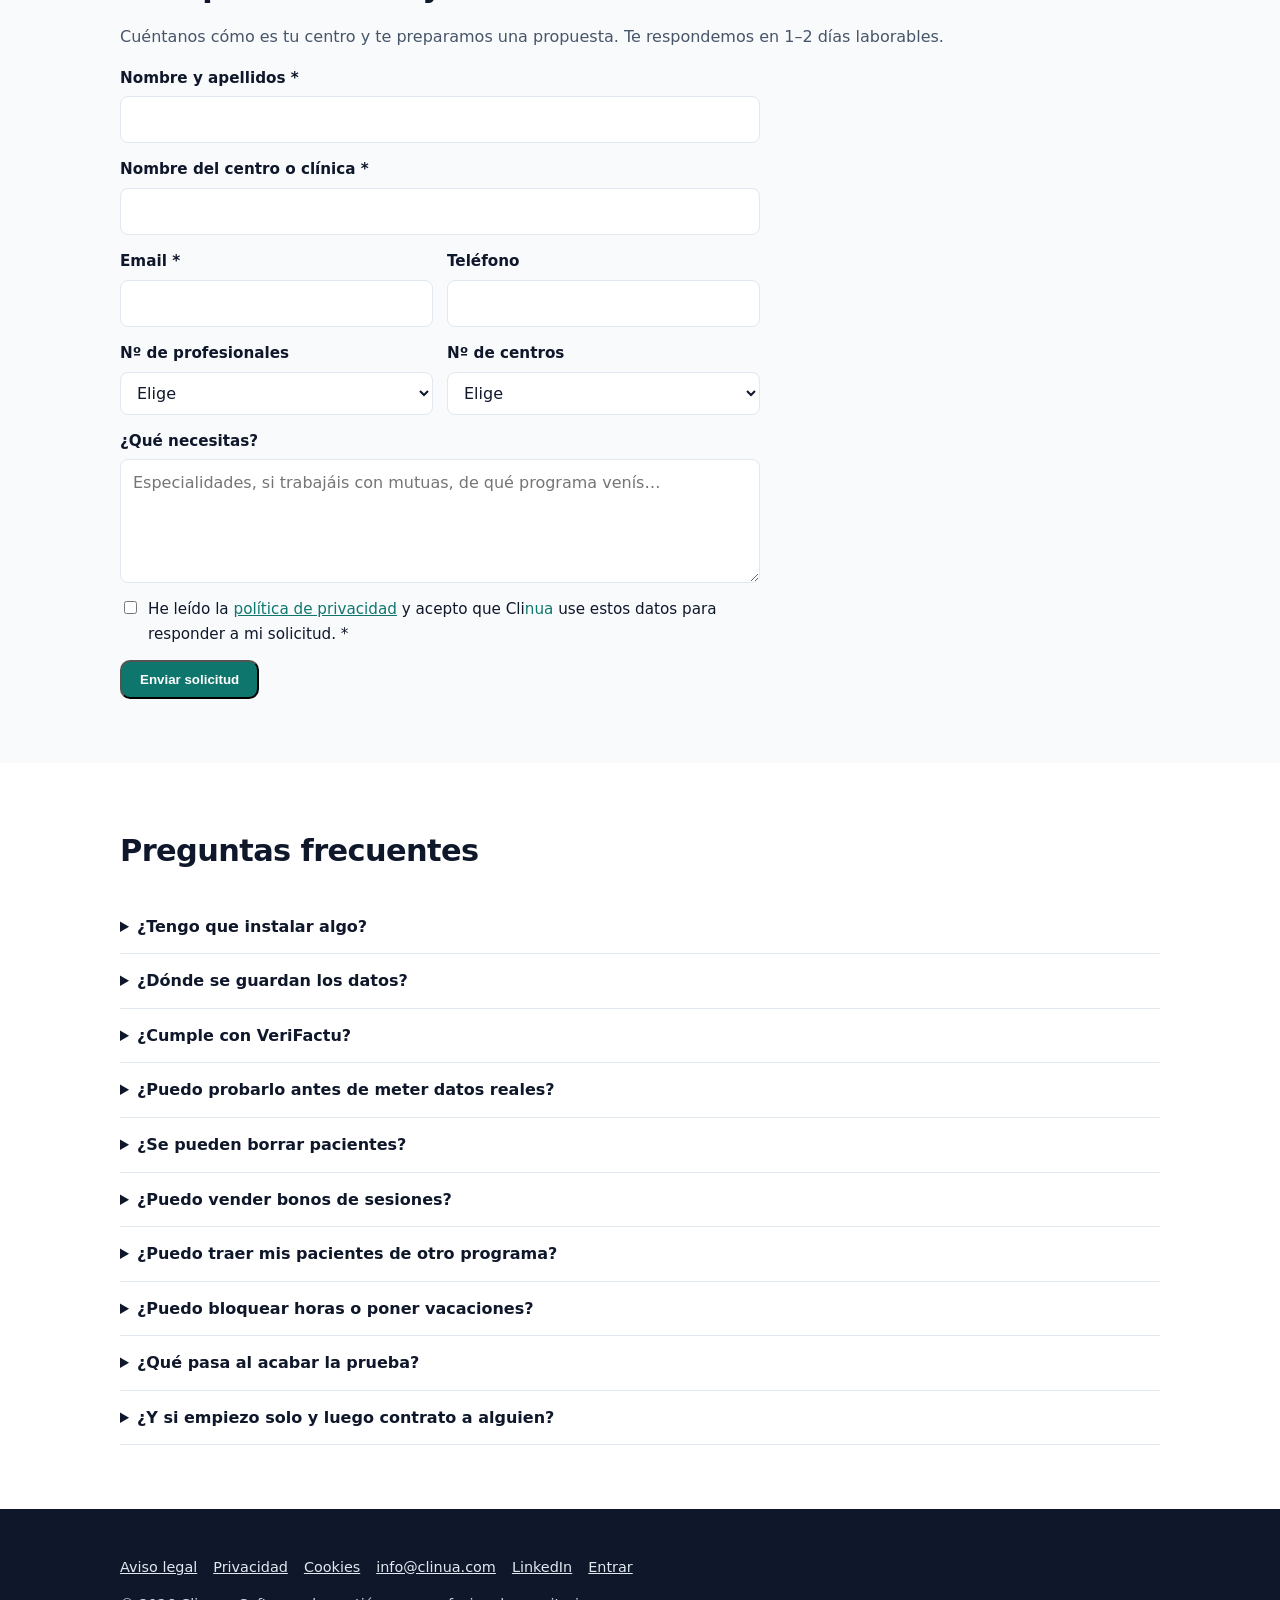
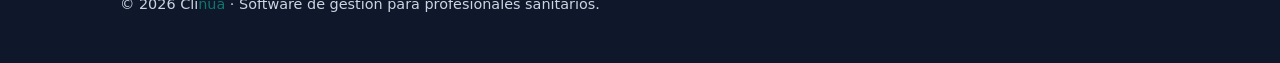
==== commit bddc1d75: "Justificantes e informes con logo Co-Authored-By: Claude Opus 5.5 <noreply@anthropic.com>" ====
--- a/index.html
+++ b/index.html
@@ -14,7 +14,7 @@
 
 <section id="funciones"><div class="w"><h2>Funcionalidades</h2><div class="g">
 <div class="c"><h3>Agenda y reserva online</h3><p>Calendario por día, semana o mes con tus horarios. Cambia el día o la hora de una cita y el paciente recibe el aviso. Tus pacientes reservan desde tu página pública, también por la noche; confirma automáticamente o revisa cada solicitud, y cada paciente recibe su correo.</p></div>
-<div class="c"><h3>Historia clínica protegida</h3><p>Antecedentes, anamnesis, diagnóstico, tratamiento y notas de cada sesión (subjetivo, objetivo, valoración y plan), con autor y fecha. Solo la ves tú, con acceso reforzado por PIN.</p></div>
+<div class="c"><h3>Historia clínica protegida</h3><p>Antecedentes, anamnesis, diagnóstico, tratamiento y notas de cada sesión (subjetivo, objetivo, valoración y plan), con autor y fecha. Solo la ves tú, con acceso reforzado por PIN. Justificantes de asistencia e informes con tu logo, listos para imprimir.</p></div>
 <div class="c"><h3>Alta del paciente con firma</h3><p>Envía un enlace por email, WhatsApp o SMS: el paciente completa sus datos en el móvil, acepta la información de protección de datos y firma con el dedo. Todo llega solo a su ficha. ¿Firma en la consulta? Que firme en tu tablet o sube una foto del papel firmado: queda guardado con su justificante.</p></div>
 <div class="c"><h3>Facturación completa</h3><ul><li>Precios con IVA incluido y desglose automático</li><li>Retención de IRPF (7 % o 15 %)</li><li>Facturas rectificativas enlazadas</li><li>Una factura por cita, factura mensual por paciente o manual</li><li>Facturas a empresas o mutuas y mención de exención de IVA sanitario</li></ul></div>
 <div class="c"><h3>VeriFactu</h3><p>Cada factura emitida, anulada o rectificada genera su registro y se envía a la AEAT a través de un proveedor certificado. La factura lleva su código QR «VERI*FACTU» y ves si está enviada o aceptada.</p></div>
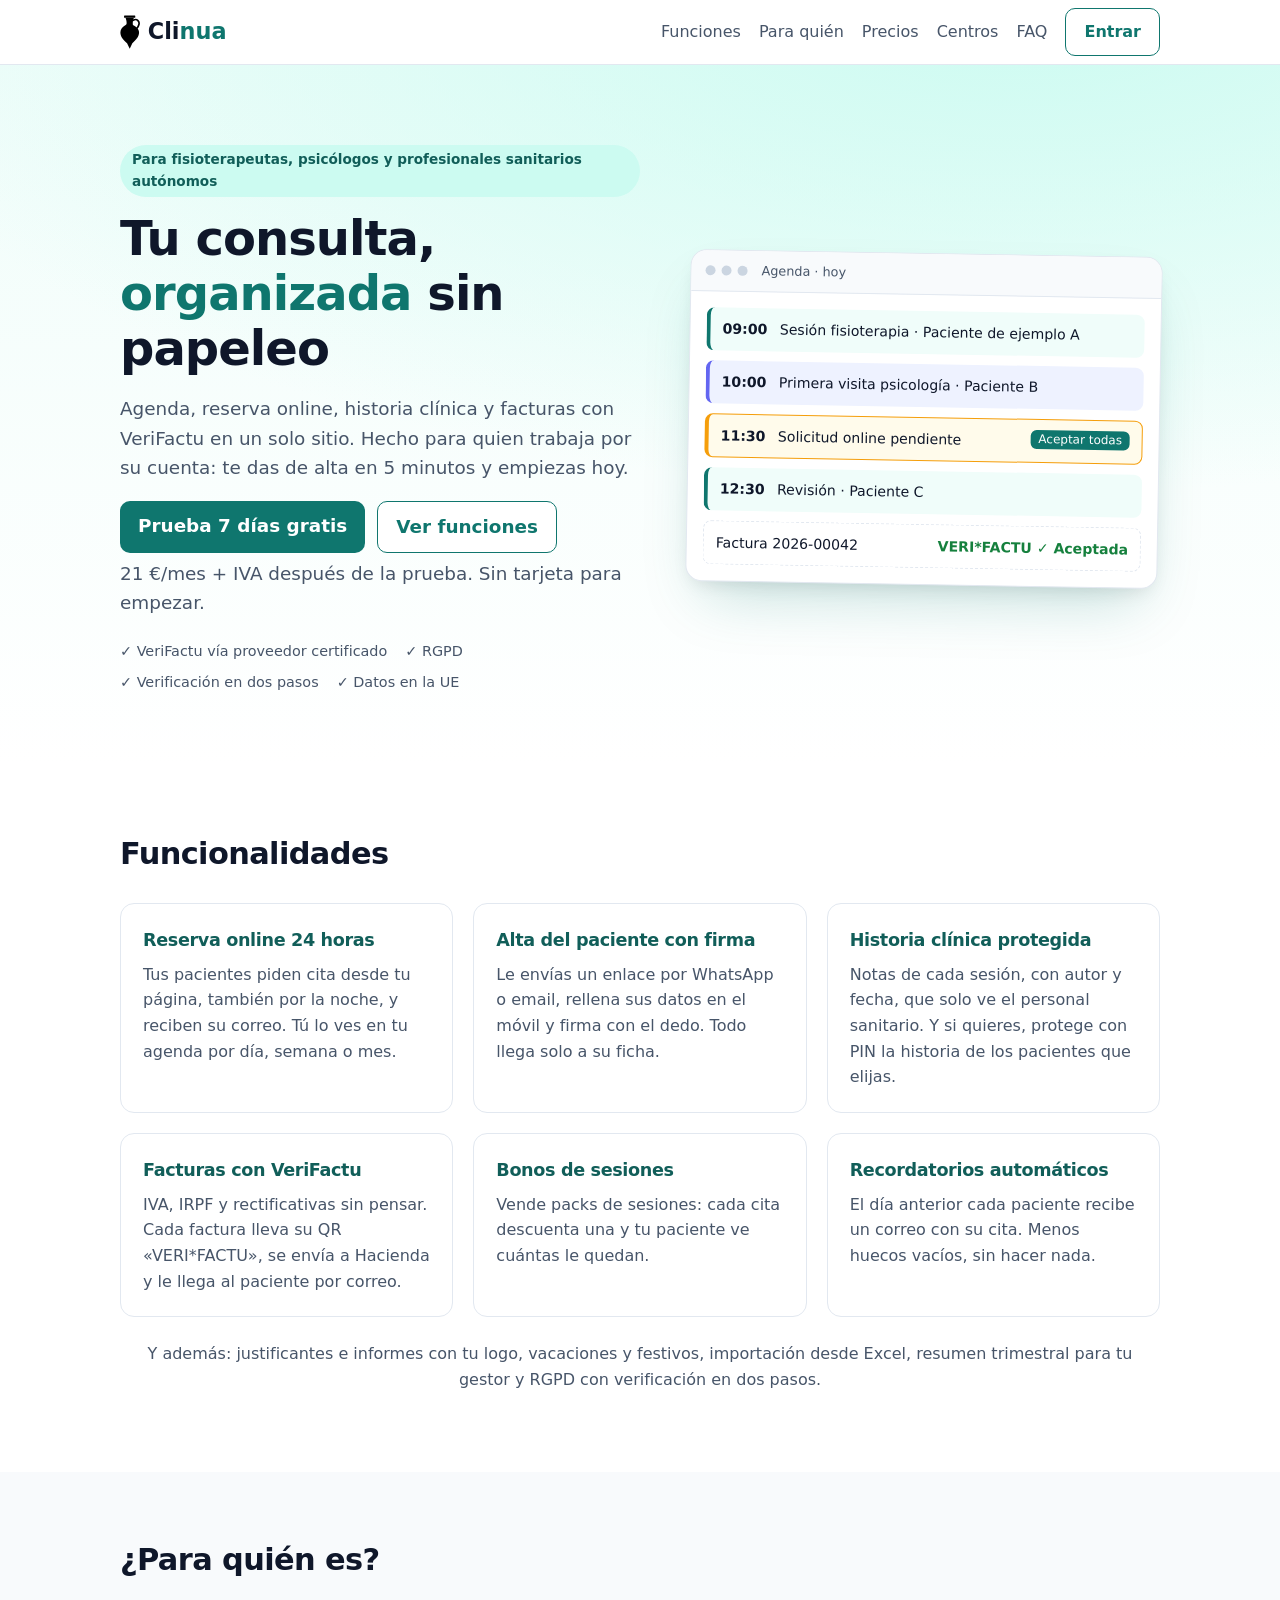
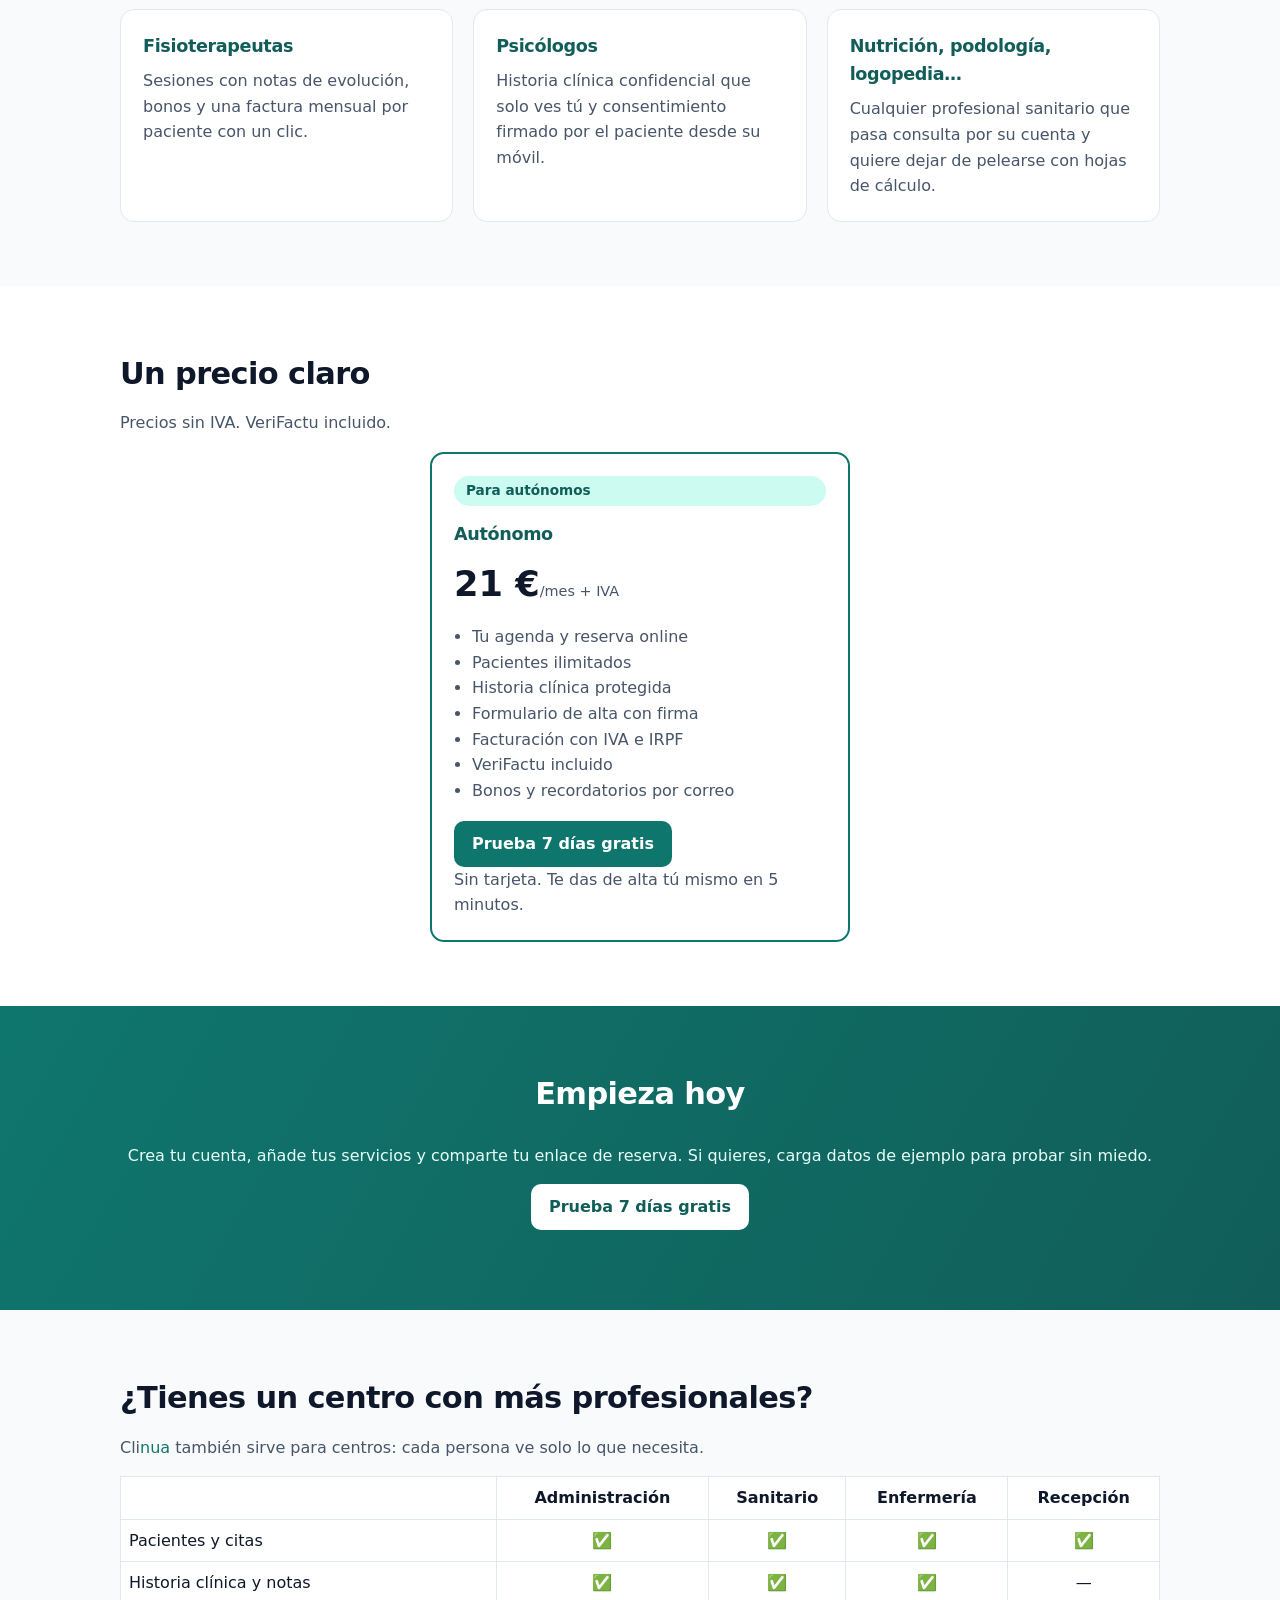
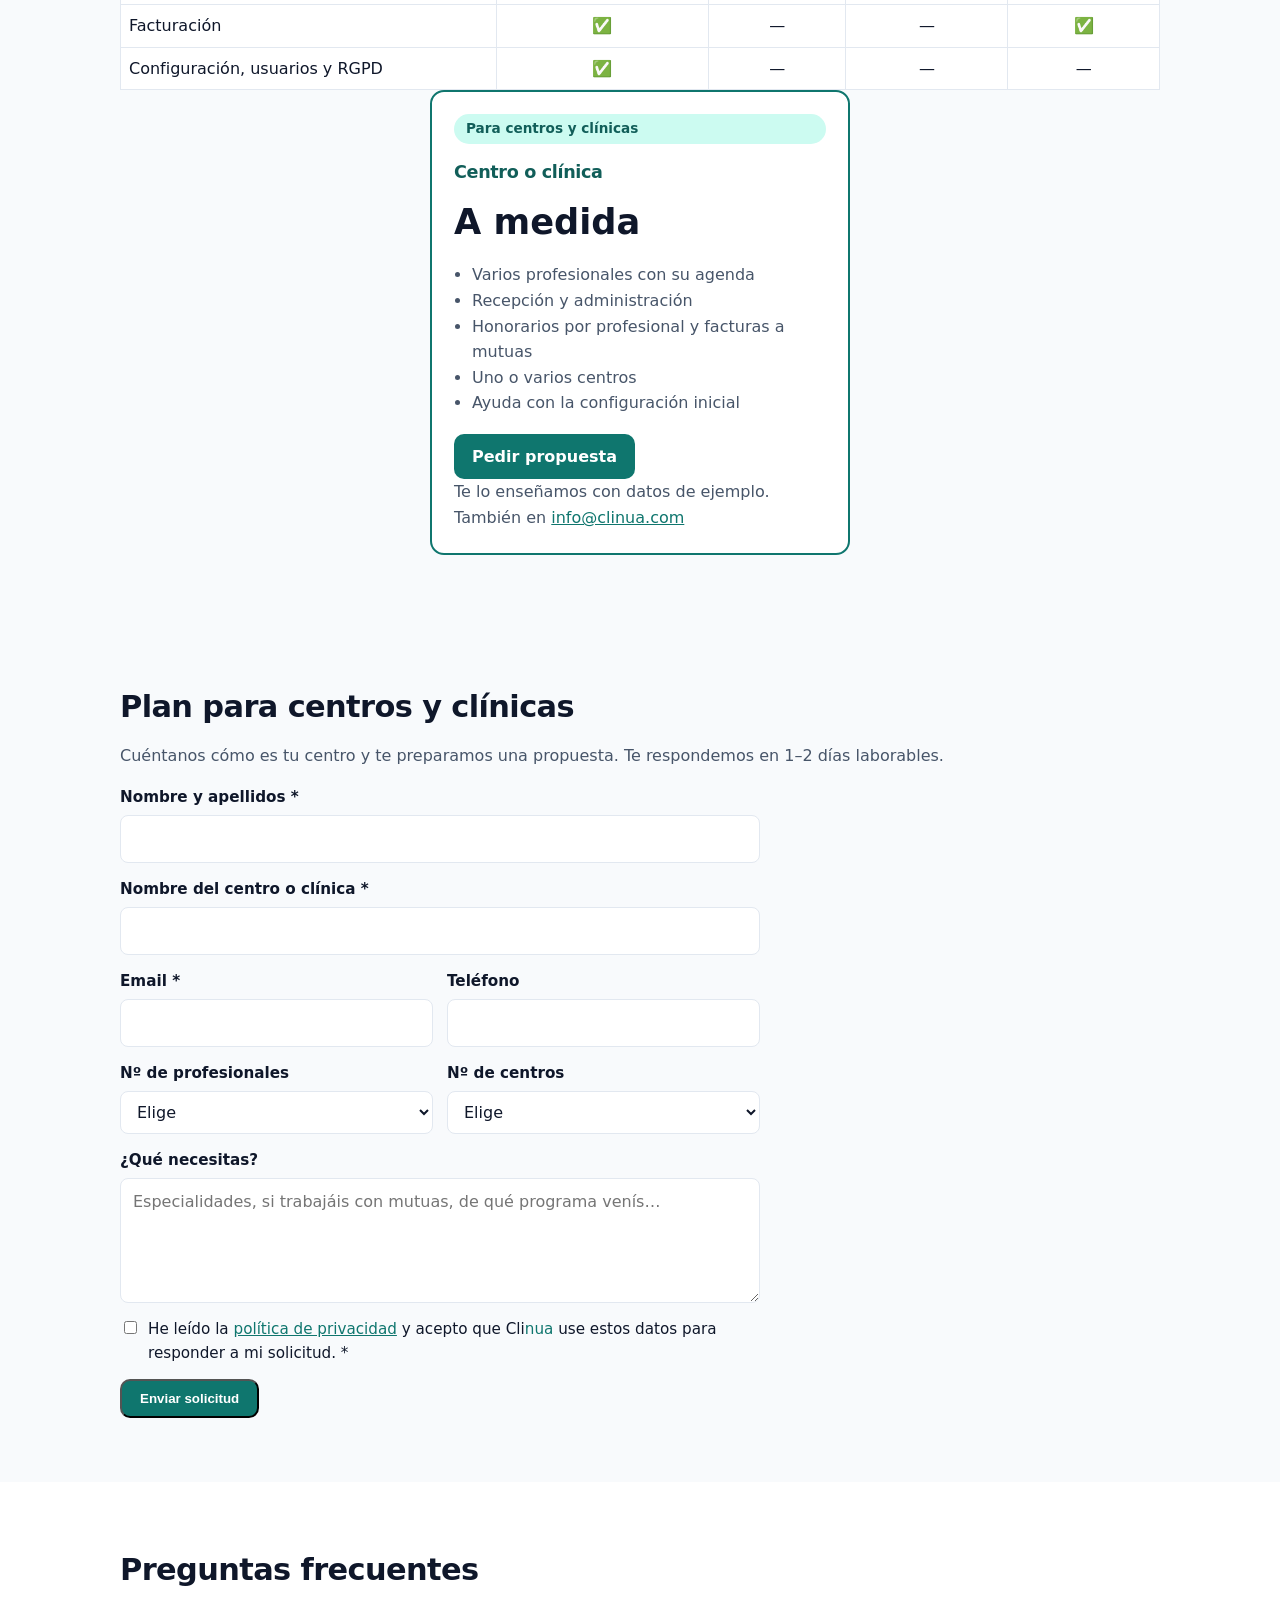
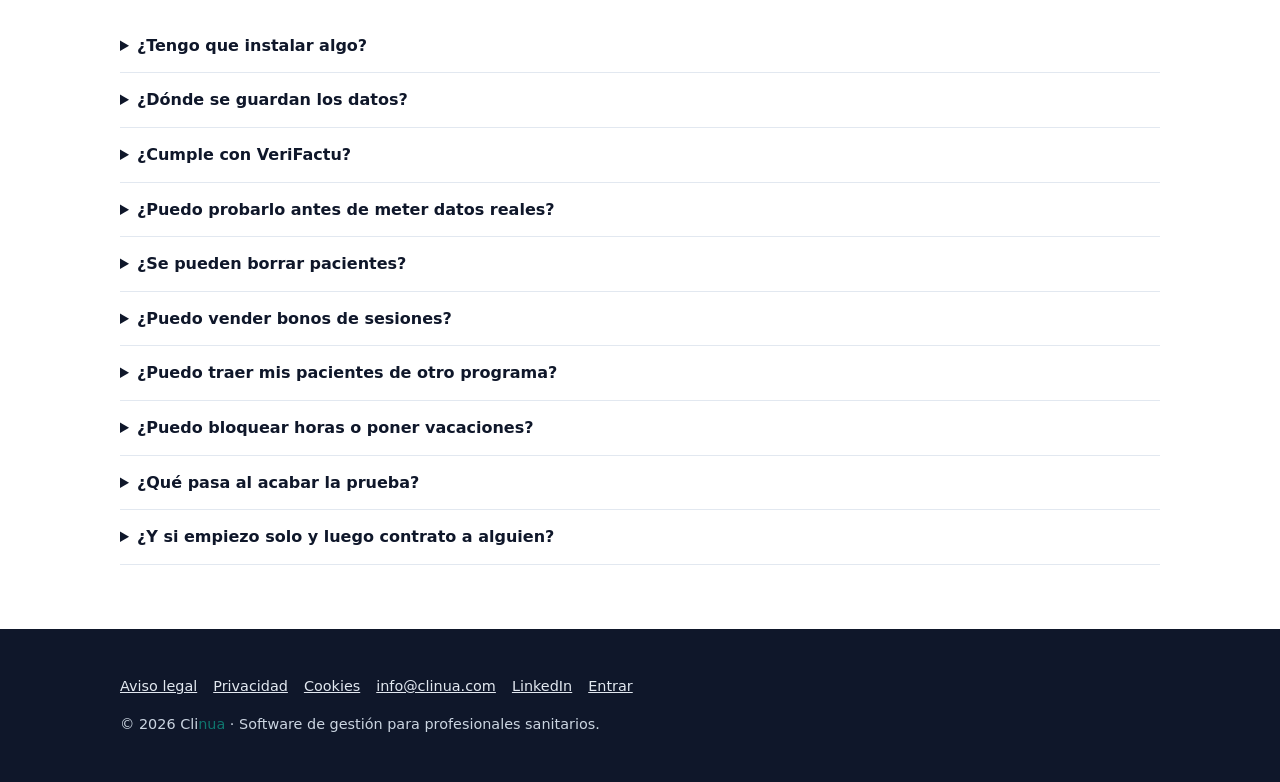
==== commit 0717ef9b: "Funciones: solo las 6 más llamativas; PIN opcional por paciente Co-Authored-By: Claude Opus 5.5 <nor" ====
--- a/index.html
+++ b/index.html
@@ -13,20 +13,13 @@
 <div class="inv"><span>Factura 2026-00042</span><span class="ok">VERI*FACTU ✓ Aceptada</span></div></div></div></div></section>
 
 <section id="funciones"><div class="w"><h2>Funcionalidades</h2><div class="g">
-<div class="c"><h3>Agenda y reserva online</h3><p>Calendario por día, semana o mes con tus horarios. Cambia el día o la hora de una cita y el paciente recibe el aviso. Tus pacientes reservan desde tu página pública, también por la noche; confirma automáticamente o revisa cada solicitud, y cada paciente recibe su correo.</p></div>
-<div class="c"><h3>Historia clínica protegida</h3><p>Antecedentes, anamnesis, diagnóstico, tratamiento y notas de cada sesión (subjetivo, objetivo, valoración y plan), con autor y fecha. Solo la ves tú, con acceso reforzado por PIN. Justificantes de asistencia e informes con tu logo, listos para imprimir.</p></div>
-<div class="c"><h3>Alta del paciente con firma</h3><p>Envía un enlace por email, WhatsApp o SMS: el paciente completa sus datos en el móvil, acepta la información de protección de datos y firma con el dedo. Todo llega solo a su ficha. ¿Firma en la consulta? Que firme en tu tablet o sube una foto del papel firmado: queda guardado con su justificante.</p></div>
-<div class="c"><h3>Facturación completa</h3><ul><li>Precios con IVA incluido y desglose automático</li><li>Retención de IRPF (7 % o 15 %)</li><li>Facturas rectificativas enlazadas</li><li>Una factura por cita, factura mensual por paciente o manual</li><li>Facturas a empresas o mutuas y mención de exención de IVA sanitario</li></ul></div>
-<div class="c"><h3>VeriFactu</h3><p>Cada factura emitida, anulada o rectificada genera su registro y se envía a la AEAT a través de un proveedor certificado. La factura lleva su código QR «VERI*FACTU» y ves si está enviada o aceptada.</p></div>
-<div class="c"><h3>Bonos de sesiones</h3><p>Vende packs de sesiones con su factura. Cada cita completada descuenta una sesión y tú y tu paciente veis cuántas le quedan, también al pedir cita online.</p></div>
-<div class="c"><h3>Vacaciones y festivos</h3><p>Bloquea unas horas, tus vacaciones o los festivos del centro en un momento. Esos huecos desaparecen de la reserva online.</p></div>
-<div class="c"><h3>Recordatorios automáticos</h3><p>El día anterior, cada paciente recibe un correo con el día, la hora y la dirección de su cita. Menos olvidos, sin hacer nada.</p></div>
-<div class="c"><h3>Factura al correo del paciente</h3><p>Envía cada factura por email con un clic, con el QR tributario adjunto, al paciente o a su mutua.</p></div>
-<div class="c"><h3>Trae tus pacientes</h3><p>Importa tu lista desde Excel o desde tu programa anterior. Clinua revisa los DNI y los duplicados antes de guardar.</p></div>
-<div class="c"><h3>Cuentas claras con tu gestor</h3><p>Resumen trimestral de IVA y retenciones de IRPF y libro de facturas en Excel para los modelos 303 y 130.</p></div>
-<div class="c"><h3>Tú decides</h3><p>Activas VeriFactu tú mismo, cambias de plan cuando contratas a alguien y descargas todos tus datos cuando quieras. Sin permanencia.</p></div>
-<div class="c"><h3>RGPD y seguridad</h3><p>Exportación de datos del paciente, registro de solicitudes de derechos con plazos, registro de accesos inalterable, verificación en dos pasos (2FA) y datos en servidores de la Unión Europea con copias cifradas diarias.</p></div>
-</div></div></section>
+<div class="c"><h3>Reserva online 24 horas</h3><p>Tus pacientes piden cita desde tu página, también por la noche, y reciben su correo. Tú lo ves en tu agenda por día, semana o mes.</p></div>
+<div class="c"><h3>Alta del paciente con firma</h3><p>Le envías un enlace por WhatsApp o email, rellena sus datos en el móvil y firma con el dedo. Todo llega solo a su ficha.</p></div>
+<div class="c"><h3>Historia clínica protegida</h3><p>Notas de cada sesión, con autor y fecha, que solo ve el personal sanitario. Y si quieres, protege con PIN la historia de los pacientes que elijas.</p></div>
+<div class="c"><h3>Facturas con VeriFactu</h3><p>IVA, IRPF y rectificativas sin pensar. Cada factura lleva su QR «VERI*FACTU», se envía a Hacienda y le llega al paciente por correo.</p></div>
+<div class="c"><h3>Bonos de sesiones</h3><p>Vende packs de sesiones: cada cita descuenta una y tu paciente ve cuántas le quedan.</p></div>
+<div class="c"><h3>Recordatorios automáticos</h3><p>El día anterior cada paciente recibe un correo con su cita. Menos huecos vacíos, sin hacer nada.</p></div>
+</div><p class="sub" style="text-align:center;margin-top:24px">Y además: justificantes e informes con tu logo, vacaciones y festivos, importación desde Excel, resumen trimestral para tu gestor y RGPD con verificación en dos pasos.</p></div></section>
 
 <section id="para-quien" class="alt"><div class="w"><h2>¿Para quién es?</h2><div class="g">
 <div class="c"><h3>Fisioterapeutas</h3><p>Sesiones con notas de evolución, bonos y una factura mensual por paciente con un clic.</p></div>
@@ -35,7 +28,7 @@
 </div></div></section>
 
 <section id="precios"><div class="w"><h2>Un precio claro</h2><p class="sub">Precios sin IVA. VeriFactu incluido.</p><div class="g pr solo">
-<div class="c hl"><span class="pill">Para autónomos</span><h3>Autónomo</h3><p class="price">21 €<small>/mes + IVA</small></p><ul><li>Tu agenda y reserva online</li><li>Pacientes ilimitados</li><li>Historia clínica con PIN</li><li>Formulario de alta con firma</li><li>Facturación con IVA e IRPF</li><li>VeriFactu incluido</li><li>Bonos y recordatorios por correo</li></ul><p><a class="btn" href="https://app.clinua.com/registro">Prueba 7 días gratis</a></p><p class="sub">Sin tarjeta. Te das de alta tú mismo en 5 minutos.</p></div>
+<div class="c hl"><span class="pill">Para autónomos</span><h3>Autónomo</h3><p class="price">21 €<small>/mes + IVA</small></p><ul><li>Tu agenda y reserva online</li><li>Pacientes ilimitados</li><li>Historia clínica protegida</li><li>Formulario de alta con firma</li><li>Facturación con IVA e IRPF</li><li>VeriFactu incluido</li><li>Bonos y recordatorios por correo</li></ul><p><a class="btn" href="https://app.clinua.com/registro">Prueba 7 días gratis</a></p><p class="sub">Sin tarjeta. Te das de alta tú mismo en 5 minutos.</p></div>
 </div></div></section>
 
 <section class="band cta"><div class="w"><h2>Empieza hoy</h2><p>Crea tu cuenta, añade tus servicios y comparte tu enlace de reserva. Si quieres, carga datos de ejemplo para probar sin miedo.</p><p><a class="btn w2" href="https://app.clinua.com/registro">Prueba 7 días gratis</a></p></div></section>
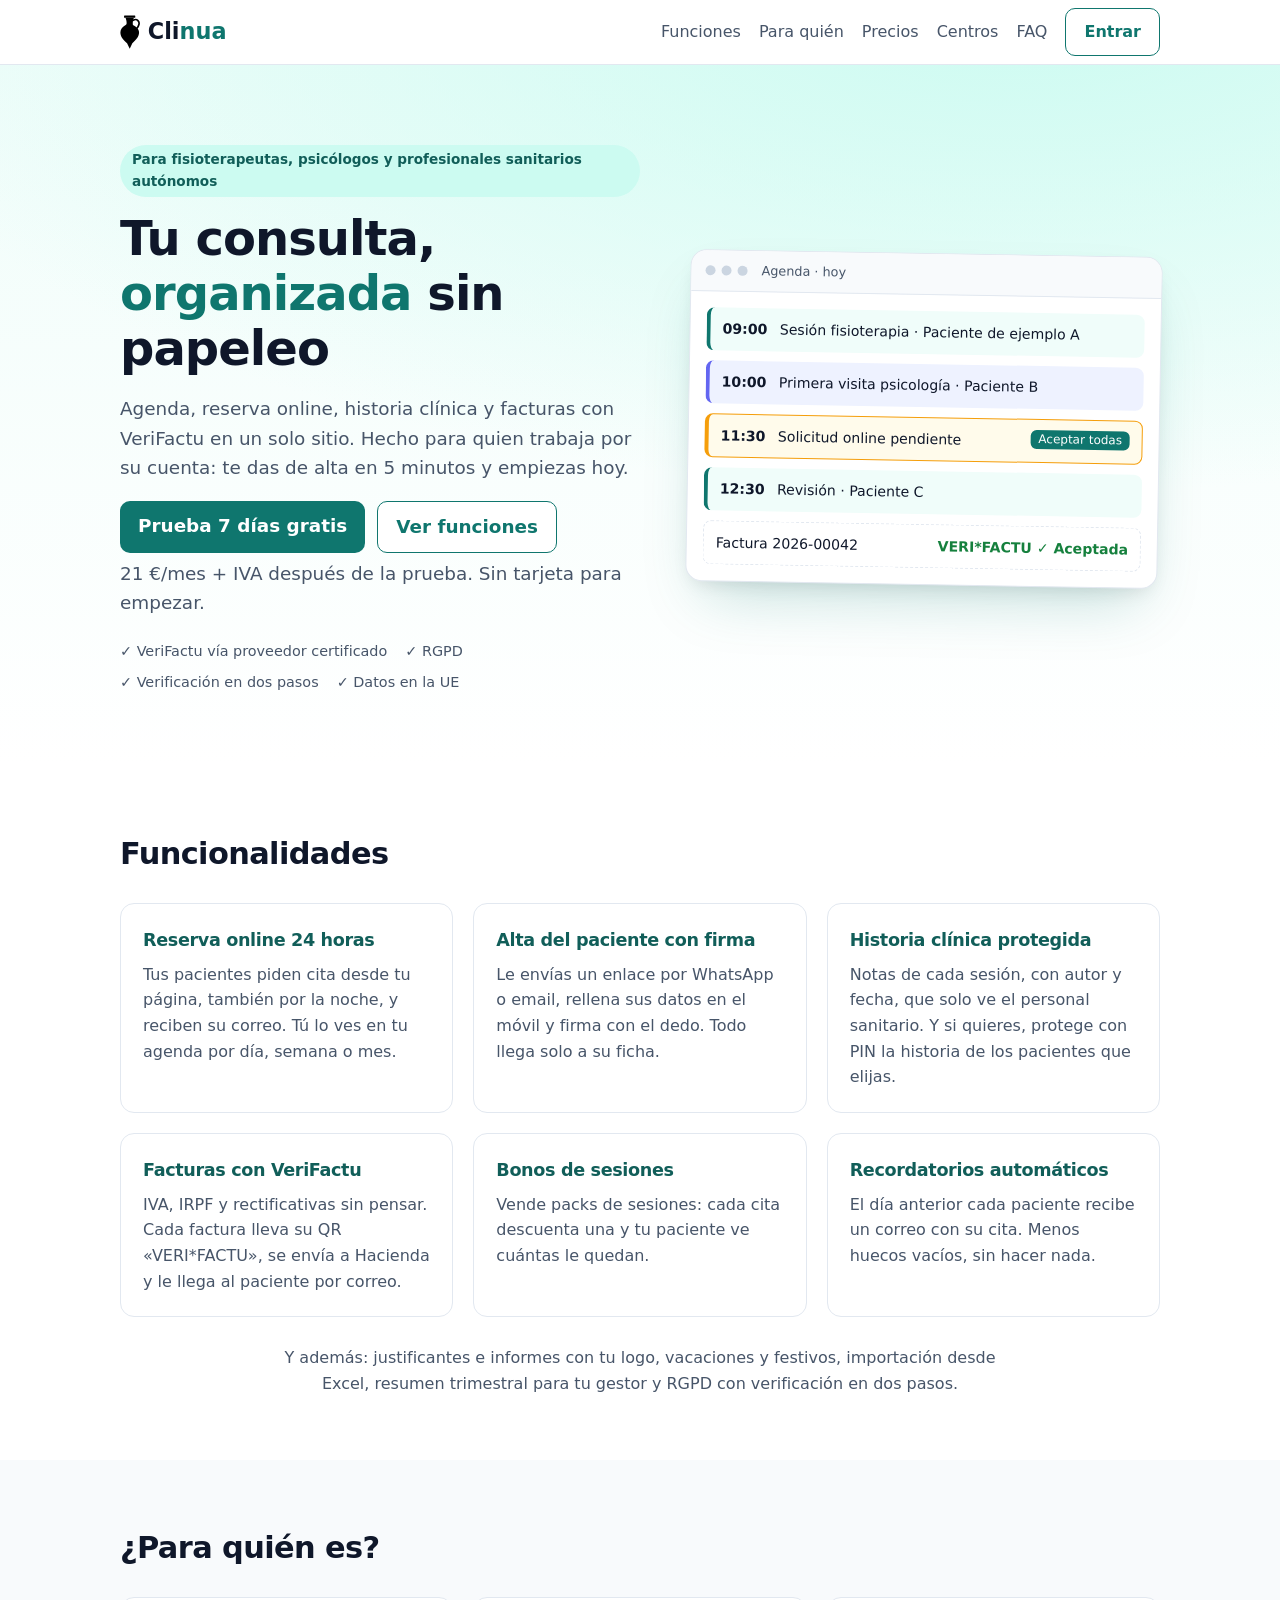
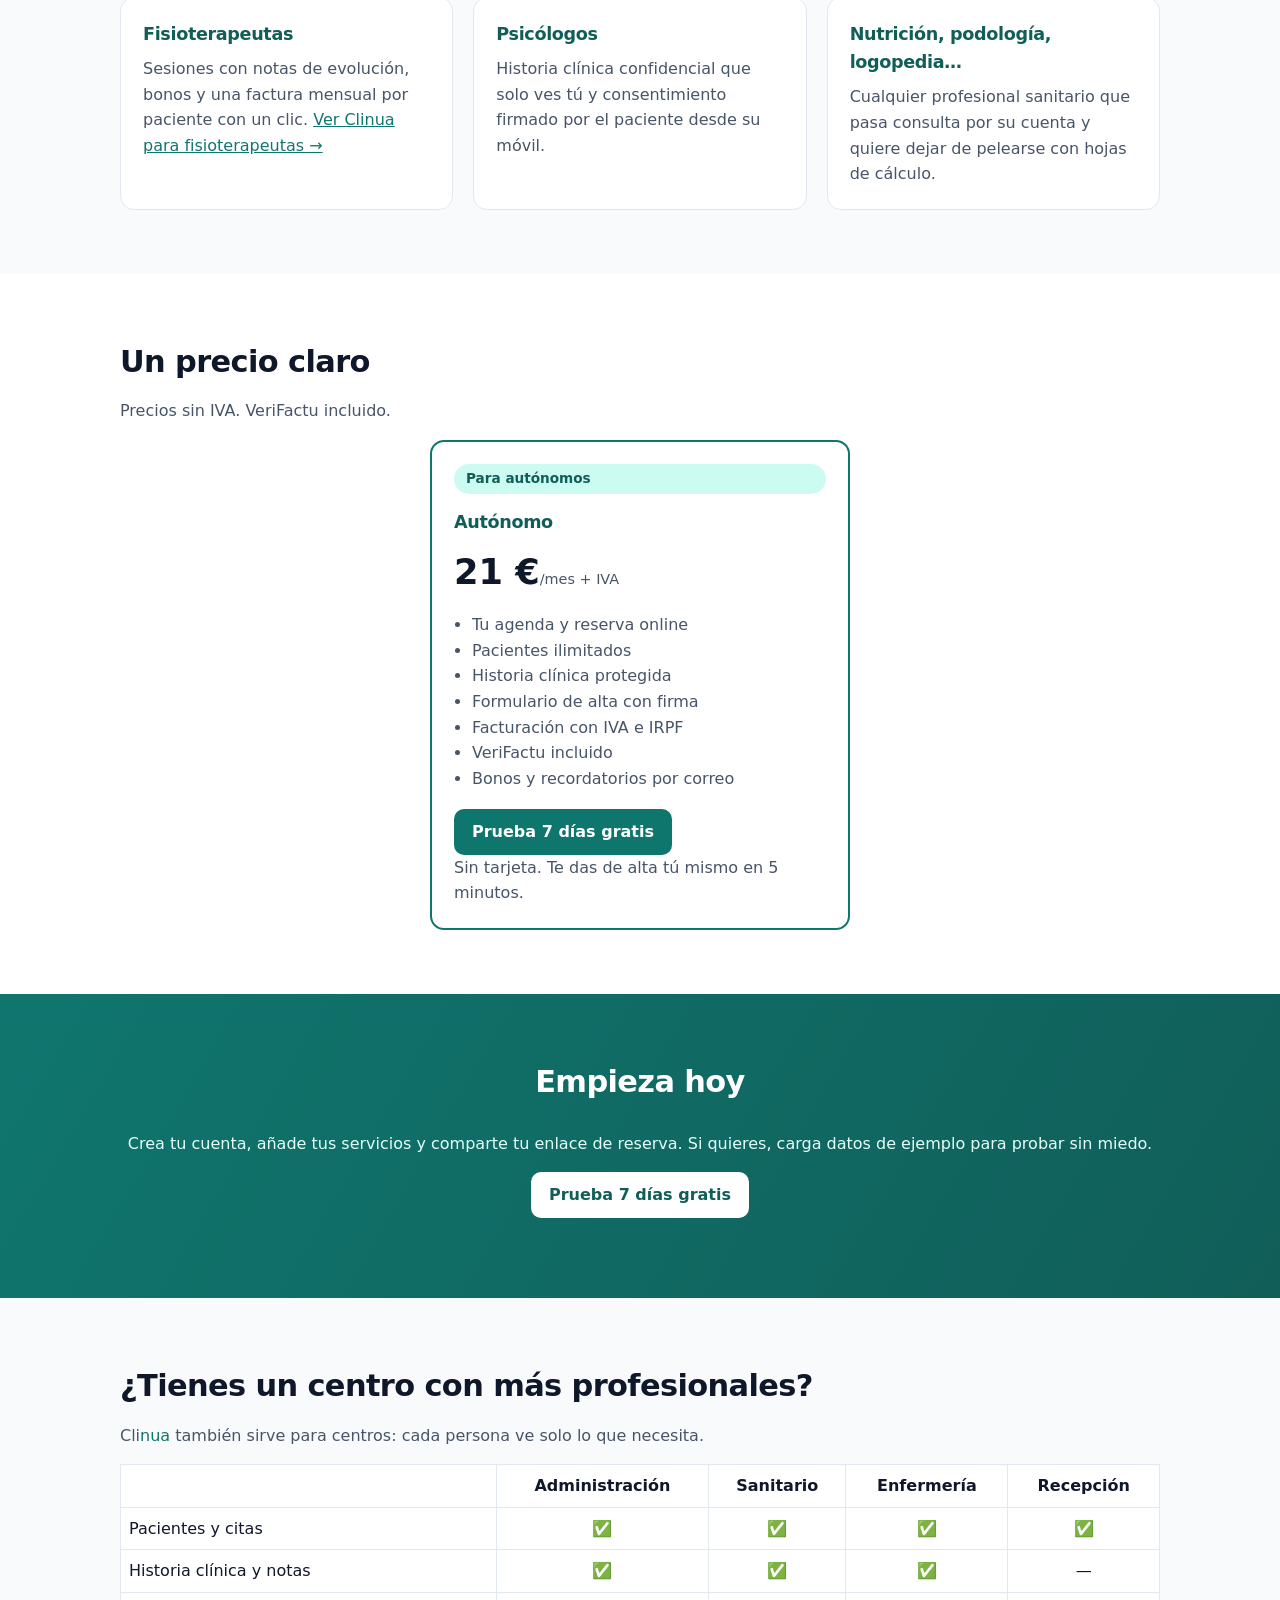
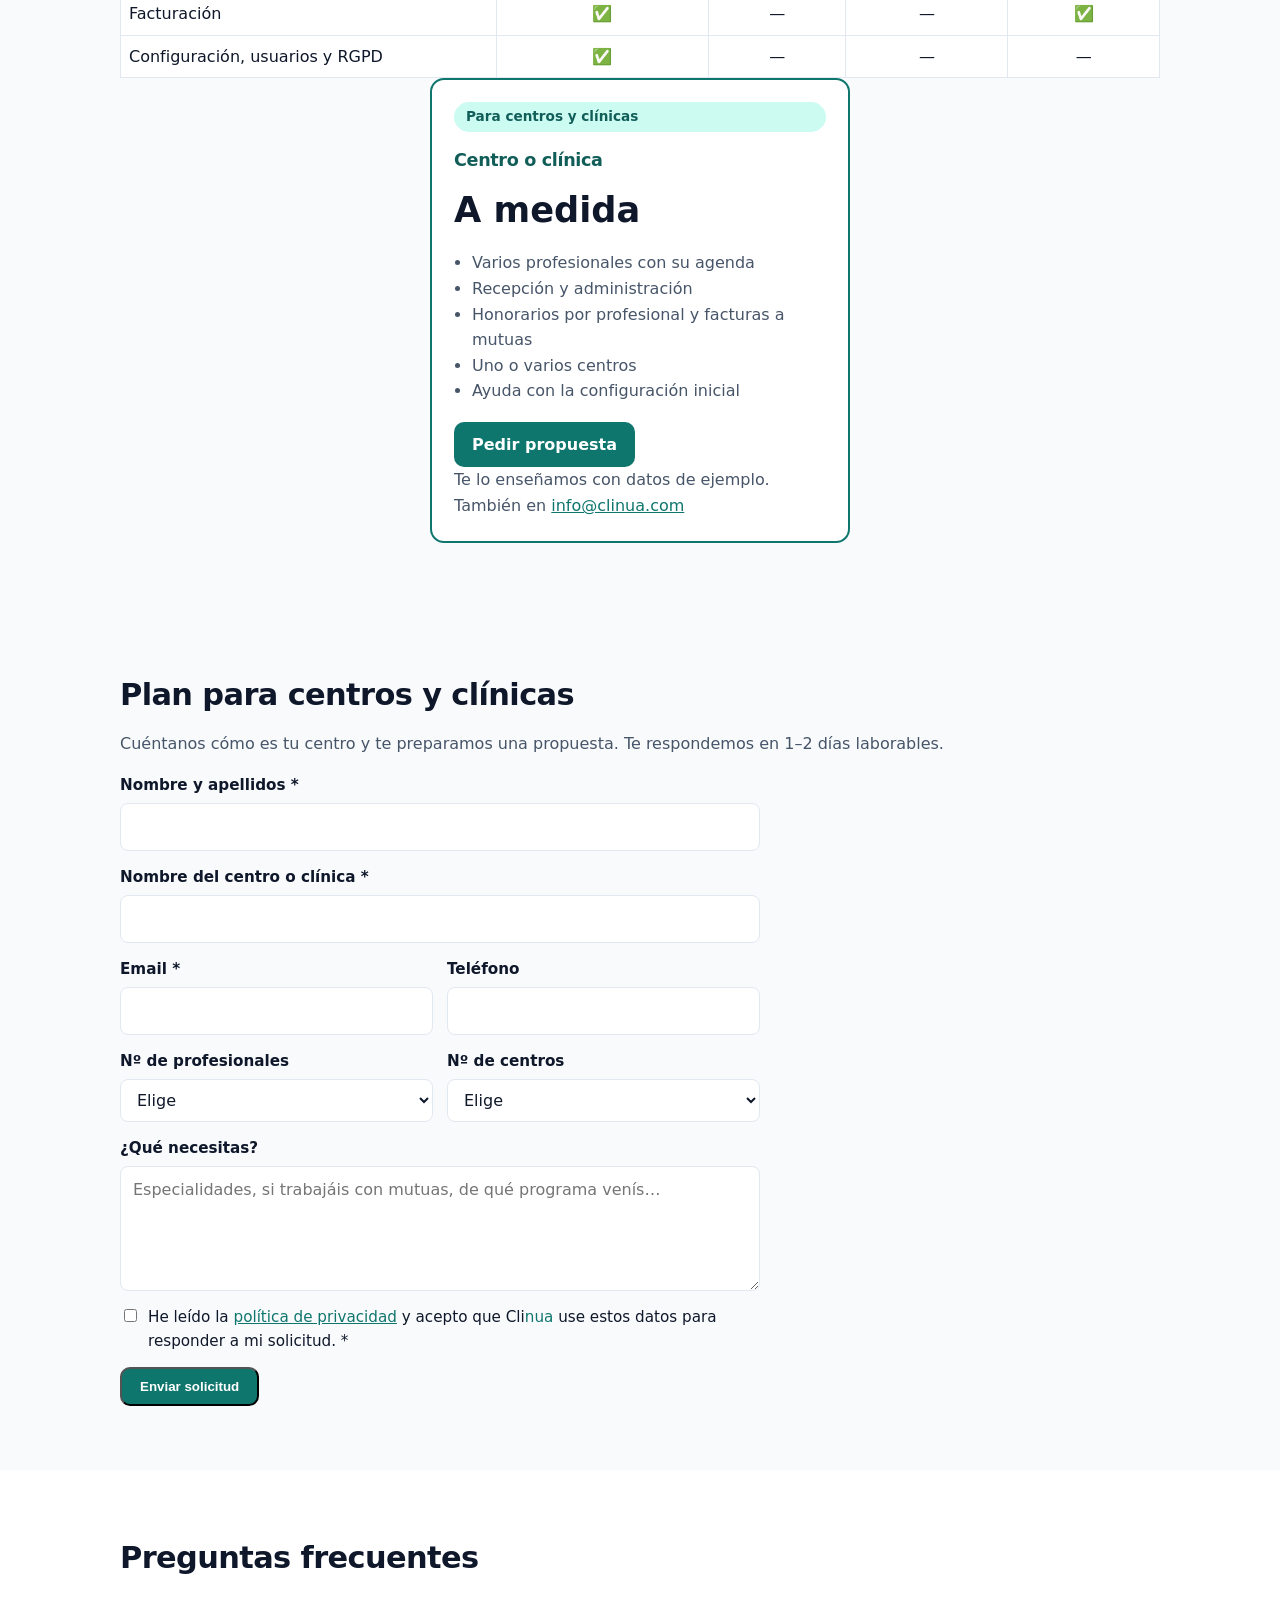
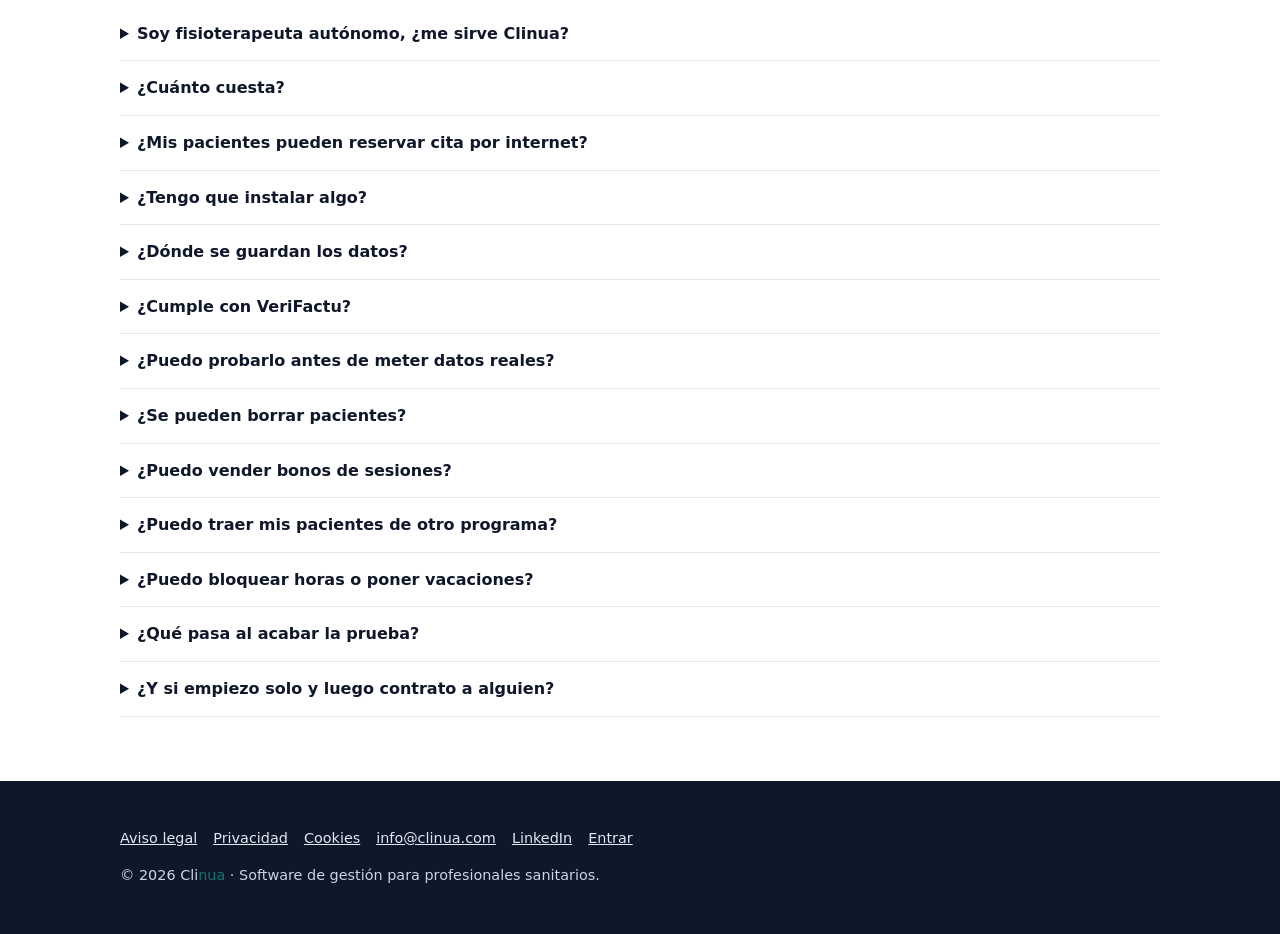
==== commit 0863a8b0: "Web: arregla el solape de «Y además» y prepara la web para buscadores e IA Co-Authored-By: Claude Op" ====
--- a/index.html
+++ b/index.html
@@ -1,6 +1,7 @@
-<!doctype html><html lang="es"><head><meta charset="utf-8"><meta name="viewport" content="width=device-width,initial-scale=1"><title>Clinua · Software de gestión para fisioterapeutas, psicólogos y profesionales sanitarios autónomos</title><meta name="description" content="Agenda, reserva online, historia clínica y facturas con VeriFactu para profesionales sanitarios autónomos. 21 €/mes. Prueba 7 días gratis."><link rel="canonical" href="https://www.clinua.com/"><link rel="icon" href="favicon.svg" type="image/svg+xml"><link rel="alternate icon" href="favicon.ico"><link rel="stylesheet" href="styles.css?v=10">
+<!doctype html><html lang="es"><head><meta charset="utf-8"><meta name="viewport" content="width=device-width,initial-scale=1"><title>Clinua · Software de gestión para fisioterapeutas, psicólogos y profesionales sanitarios autónomos</title><meta name="description" content="Agenda, reserva online, historia clínica y facturas con VeriFactu para profesionales sanitarios autónomos. 21 €/mes. Prueba 7 días gratis."><link rel="canonical" href="https://www.clinua.com/"><link rel="icon" href="favicon.svg" type="image/svg+xml"><link rel="alternate icon" href="favicon.ico"><link rel="stylesheet" href="styles.css?v=11">
 <meta property="og:type" content="website"><meta property="og:locale" content="es_ES"><meta property="og:title" content="Clinua · Tu consulta, sin papeleo"><meta property="og:description" content="Agenda, historia clínica, facturación con VeriFactu y RGPD en un solo programa."><meta property="og:url" content="https://www.clinua.com/"><meta property="og:image" content="https://www.clinua.com/og.png"><meta property="og:site_name" content="Clinua"><meta property="og:image:width" content="1200"><meta property="og:image:height" content="630"><meta property="og:image:alt" content="Clinua · Tu consulta, organizada sin papeleo"><meta name="twitter:card" content="summary_large_image"><meta name="theme-color" content="#0f766e">
 <script type="application/ld+json">{"@context":"https://schema.org","@graph":[{"@type":"Organization","@id":"https://www.clinua.com/#org","name":"Clinua","url":"https://www.clinua.com/","logo":"https://www.clinua.com/og.png","email":"info@clinua.com","areaServed":"ES","sameAs":["https://www.linkedin.com/company/clinua/"]},{"@type":"WebSite","@id":"https://www.clinua.com/#web","name":"Clinua","url":"https://www.clinua.com/","inLanguage":"es","publisher":{"@id":"https://www.clinua.com/#org"}},{"@type":"SoftwareApplication","name":"Clinua","url":"https://www.clinua.com/","applicationCategory":"BusinessApplication","applicationSubCategory":"Software de gestión de consultas sanitarias","operatingSystem":"Web","inLanguage":"es","description":"Agenda, reserva online, historia clínica y facturas con VeriFactu para fisioterapeutas, psicólogos y profesionales sanitarios autónomos.","publisher":{"@id":"https://www.clinua.com/#org"},"offers":{"@type":"Offer","price":"21","priceCurrency":"EUR","description":"Plan Autónomo, al mes + IVA. Prueba gratis 7 días."}}]}</script>
+<script type="application/ld+json">{"@context":"https://schema.org","@type":"FAQPage","mainEntity":[{"@type":"Question","name":"Soy fisioterapeuta autónomo, ¿me sirve Clinua?","acceptedAnswer":{"@type":"Answer","text":"Sí. Está pensado para quien pasa consulta por su cuenta: agenda con reserva online 24 horas, recordatorios automáticos, historia clínica con notas de cada sesión, bonos de sesiones y facturas con VeriFactu, por 21 €/mes + IVA y sin permanencia. Lo pruebas 7 días gratis sin tarjeta."}},{"@type":"Question","name":"¿Cuánto cuesta?","acceptedAnswer":{"@type":"Answer","text":"El plan Autónomo cuesta 21 €/mes + IVA, con todo incluido: pacientes ilimitados, reserva online, historia clínica, facturación y VeriFactu. Para centros con varios profesionales preparamos un plan a medida."}},{"@type":"Question","name":"¿Mis pacientes pueden reservar cita por internet?","acceptedAnswer":{"@type":"Answer","text":"Sí. Tienes una página de reserva propia que puedes compartir por WhatsApp, Instagram o tu web. El paciente elige servicio, profesional y hueco libre, y recibe su correo de confirmación. Tú decides si se confirma sola o la revisas."}},{"@type":"Question","name":"¿Tengo que instalar algo?","acceptedAnswer":{"@type":"Answer","text":"No. Clinua funciona en el navegador, en ordenador, tableta o móvil."}},{"@type":"Question","name":"¿Dónde se guardan los datos?","acceptedAnswer":{"@type":"Answer","text":"En servidores de la Unión Europea, con copias de seguridad cifradas diarias."}},{"@type":"Question","name":"¿Cumple con VeriFactu?","acceptedAnswer":{"@type":"Answer","text":"Sí. Las facturas se registran y envían a la AEAT mediante un proveedor certificado, con el QR en la factura impresa."}},{"@type":"Question","name":"¿Puedo probarlo antes de meter datos reales?","acceptedAnswer":{"@type":"Answer","text":"Sí. Puedes cargar datos de ejemplo y borrarlos cuando termines."}},{"@type":"Question","name":"¿Se pueden borrar pacientes?","acceptedAnswer":{"@type":"Answer","text":"Se archivan, porque la historia clínica debe conservarse. Las solicitudes de supresión se registran en «Datos y derechos»."}},{"@type":"Question","name":"¿Puedo vender bonos de sesiones?","acceptedAnswer":{"@type":"Answer","text":"Sí. Creas tus bonos (por ejemplo, 5 sesiones), los vendes con su factura y cada cita completada descuenta una sesión. Tú y tu paciente veis siempre cuántas le quedan."}},{"@type":"Question","name":"¿Puedo traer mis pacientes de otro programa?","acceptedAnswer":{"@type":"Answer","text":"Sí: expórtalos a Excel o CSV e impórtalos en Pacientes → Importar. Clinua revisa los DNI y los duplicados."}},{"@type":"Question","name":"¿Puedo bloquear horas o poner vacaciones?","acceptedAnswer":{"@type":"Answer","text":"Sí. Bloqueas un tramo (por ejemplo, de 10 a 12), varios días de vacaciones o un festivo de todo el centro. Se ve en tu calendario y no se ofrece a los pacientes en la reserva online."}},{"@type":"Question","name":"¿Qué pasa al acabar la prueba?","acceptedAnswer":{"@type":"Answer","text":"Tus datos siguen guardados. Para seguir, activas el plan Autónomo (21 €/mes + IVA)."}},{"@type":"Question","name":"¿Y si empiezo solo y luego contrato a alguien?","acceptedAnswer":{"@type":"Answer","text":"Escríbenos y te preparamos el plan para centros a medida. Pasamos tu cuenta con todos tus datos para que puedas añadir a tu equipo."}}]}</script>
 </head><body>
 <header><div class="w"><a class="logo" href="index.html"><img src="logo.svg" alt="" width="22" height="38"><span class="lt">Cli<span>nua</span></span></a><nav><a href="index.html#funciones">Funciones</a><a href="index.html#para-quien">Para quién</a><a href="index.html#precios">Precios</a><a href="index.html#centros">Centros</a><a href="index.html#faq">FAQ</a><a class="btn o" href="https://app.clinua.com/login">Entrar</a></nav></div></header>
 <main>
@@ -19,10 +20,10 @@
 <div class="c"><h3>Facturas con VeriFactu</h3><p>IVA, IRPF y rectificativas sin pensar. Cada factura lleva su QR «VERI*FACTU», se envía a Hacienda y le llega al paciente por correo.</p></div>
 <div class="c"><h3>Bonos de sesiones</h3><p>Vende packs de sesiones: cada cita descuenta una y tu paciente ve cuántas le quedan.</p></div>
 <div class="c"><h3>Recordatorios automáticos</h3><p>El día anterior cada paciente recibe un correo con su cita. Menos huecos vacíos, sin hacer nada.</p></div>
-</div><p class="sub" style="text-align:center;margin-top:24px">Y además: justificantes e informes con tu logo, vacaciones y festivos, importación desde Excel, resumen trimestral para tu gestor y RGPD con verificación en dos pasos.</p></div></section>
+</div><p class="more">Y además: justificantes e informes con tu logo, vacaciones y festivos, importación desde Excel, resumen trimestral para tu gestor y RGPD con verificación en dos pasos.</p></div></section>
 
 <section id="para-quien" class="alt"><div class="w"><h2>¿Para quién es?</h2><div class="g">
-<div class="c"><h3>Fisioterapeutas</h3><p>Sesiones con notas de evolución, bonos y una factura mensual por paciente con un clic.</p></div>
+<div class="c"><h3>Fisioterapeutas</h3><p>Sesiones con notas de evolución, bonos y una factura mensual por paciente con un clic. <a href="software-fisioterapeutas">Ver Clinua para fisioterapeutas →</a></p></div>
 <div class="c"><h3>Psicólogos</h3><p>Historia clínica confidencial que solo ves tú y consentimiento firmado por el paciente desde su móvil.</p></div>
 <div class="c"><h3>Nutrición, podología, logopedia…</h3><p>Cualquier profesional sanitario que pasa consulta por su cuenta y quiere dejar de pelearse con hojas de cálculo.</p></div>
 </div></div></section>
@@ -59,6 +60,9 @@
 <button class="btn" type="submit">Enviar solicitud</button>
 </form></div></section>
 <section id="faq"><div class="w"><h2>Preguntas frecuentes</h2>
+<details><summary>Soy fisioterapeuta autónomo, ¿me sirve Clinua?</summary><p>Sí. Está pensado para quien pasa consulta por su cuenta: agenda con reserva online 24 horas, recordatorios automáticos, historia clínica con notas de cada sesión, bonos de sesiones y facturas con VeriFactu, por 21 €/mes + IVA y sin permanencia. Lo pruebas 7 días gratis sin tarjeta.</p></details>
+<details><summary>¿Cuánto cuesta?</summary><p>El plan Autónomo cuesta 21 €/mes + IVA, con todo incluido: pacientes ilimitados, reserva online, historia clínica, facturación y VeriFactu. Para centros con varios profesionales preparamos un plan a medida.</p></details>
+<details><summary>¿Mis pacientes pueden reservar cita por internet?</summary><p>Sí. Tienes una página de reserva propia que puedes compartir por WhatsApp, Instagram o tu web. El paciente elige servicio, profesional y hueco libre, y recibe su correo de confirmación. Tú decides si se confirma sola o la revisas.</p></details>
 <details><summary>¿Tengo que instalar algo?</summary><p>No. <span class="bn">Cli<span>nua</span></span> funciona en el navegador, en ordenador, tableta o móvil.</p></details>
 <details><summary>¿Dónde se guardan los datos?</summary><p>En servidores de la Unión Europea, con copias de seguridad cifradas diarias.</p></details>
 <details><summary>¿Cumple con VeriFactu?</summary><p>Sí. Las facturas se registran y envían a la AEAT mediante un proveedor certificado, con el QR en la factura impresa.</p></details>
--- a/styles.css
+++ b/styles.css
@@ -40,3 +40,7 @@
 .form .chk{font-weight:400;display:flex;gap:8px;align-items:flex-start}.form .chk input{width:auto;margin-top:4px}
 .form .hp{position:absolute;left:-9999px;width:1px;height:1px;overflow:hidden}.fmsg:empty{display:none}.fmsg.ok{color:var(--pd)}.fmsg.err{color:#b91c1c}
 .form button{justify-self:start}@media(max-width:600px){.form .f2{grid-template-columns:1fr}}
+
+.more{color:var(--mu);text-align:center;margin:28px auto 0;max-width:760px}
+.lead{font-size:1.1rem;color:var(--mu);max-width:760px}
+.checks{list-style:none;padding:0;margin:16px 0;display:grid;gap:10px}.checks li{padding-left:28px;position:relative}.checks li:before{content:'✓';position:absolute;left:0;color:var(--p);font-weight:800}
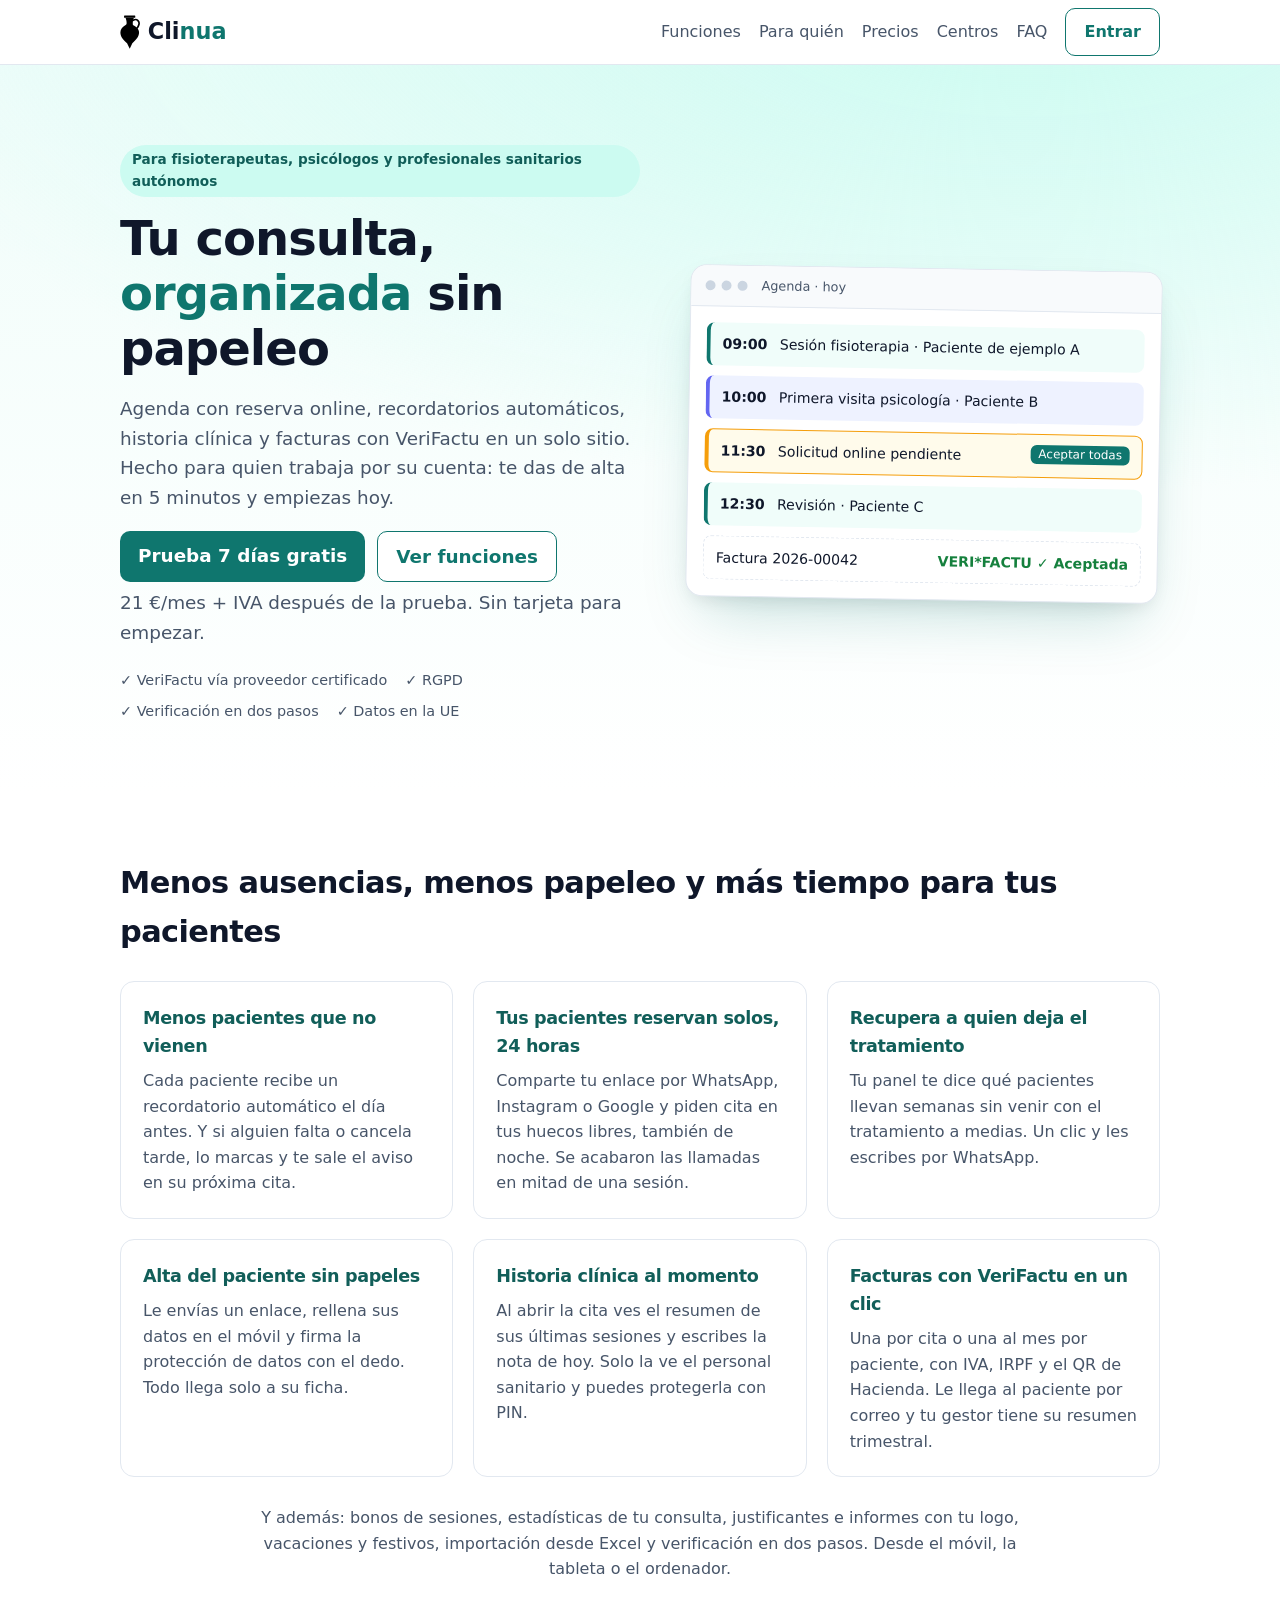
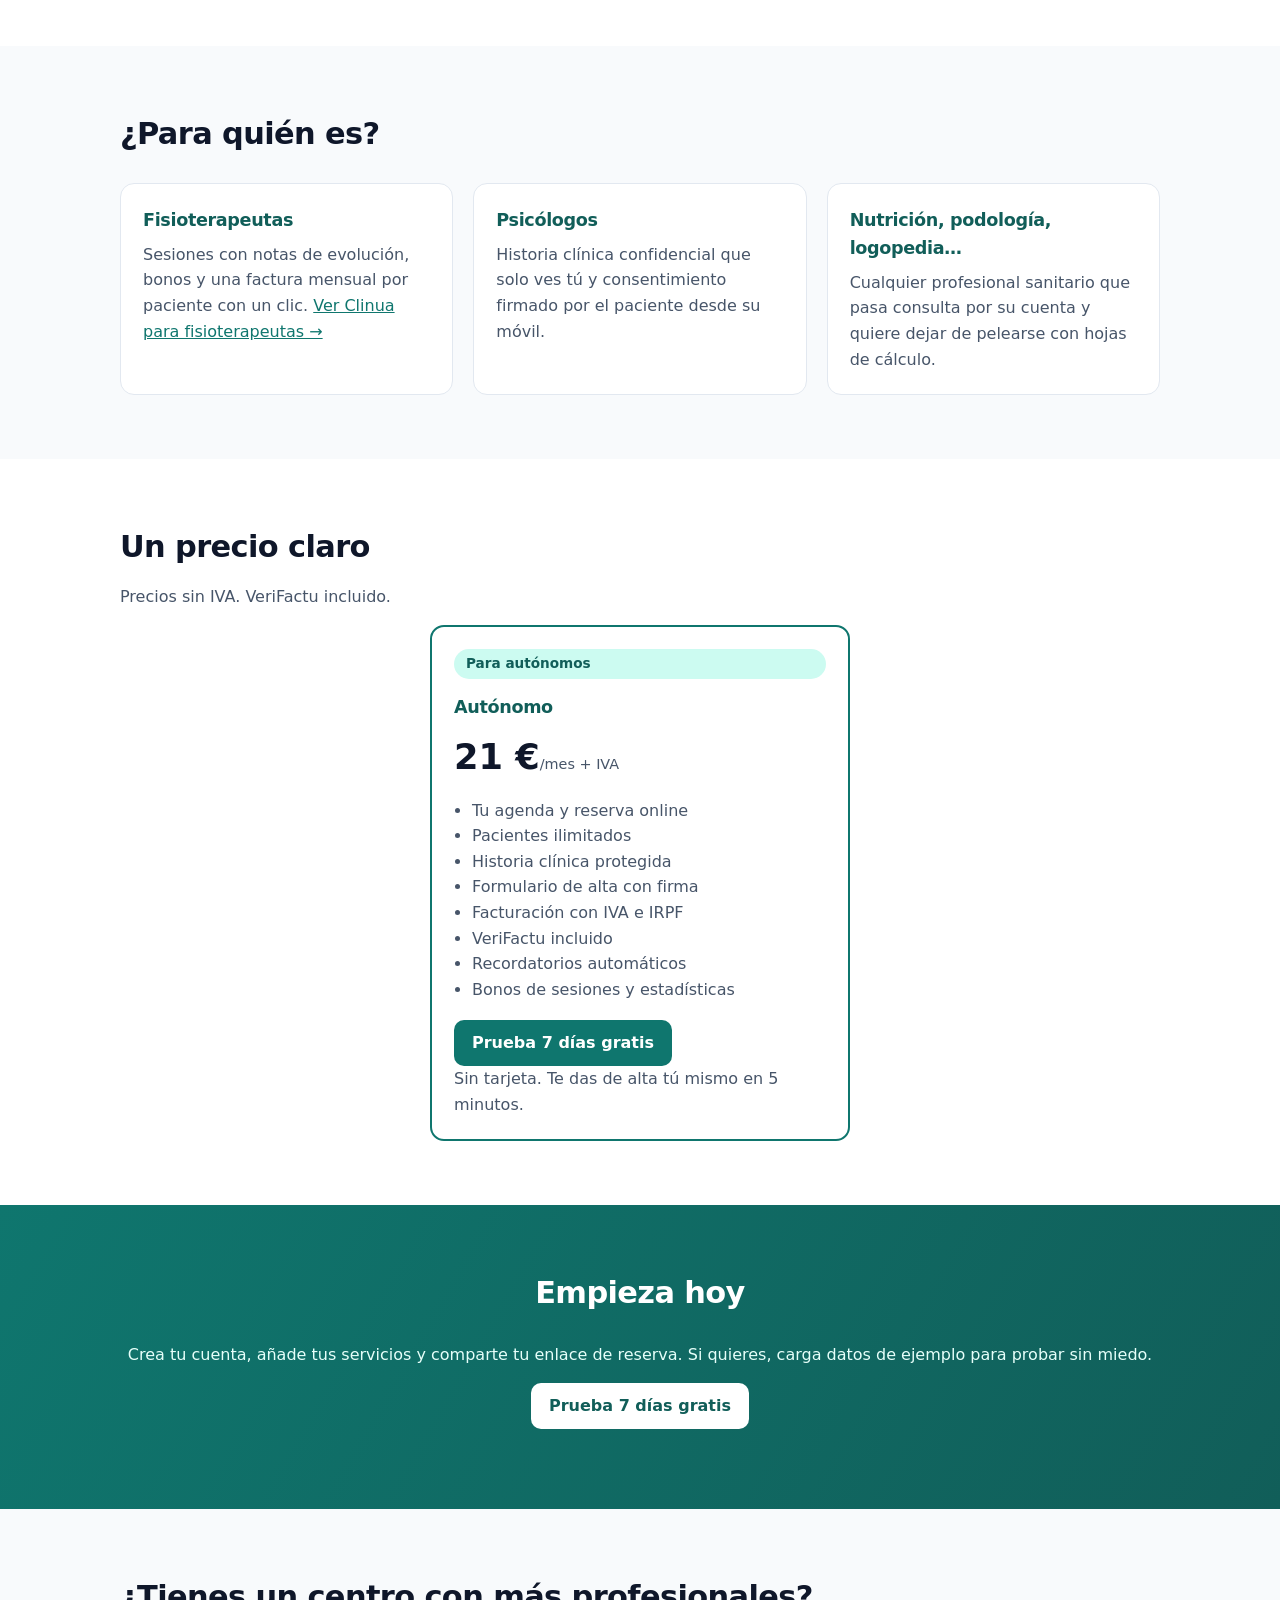
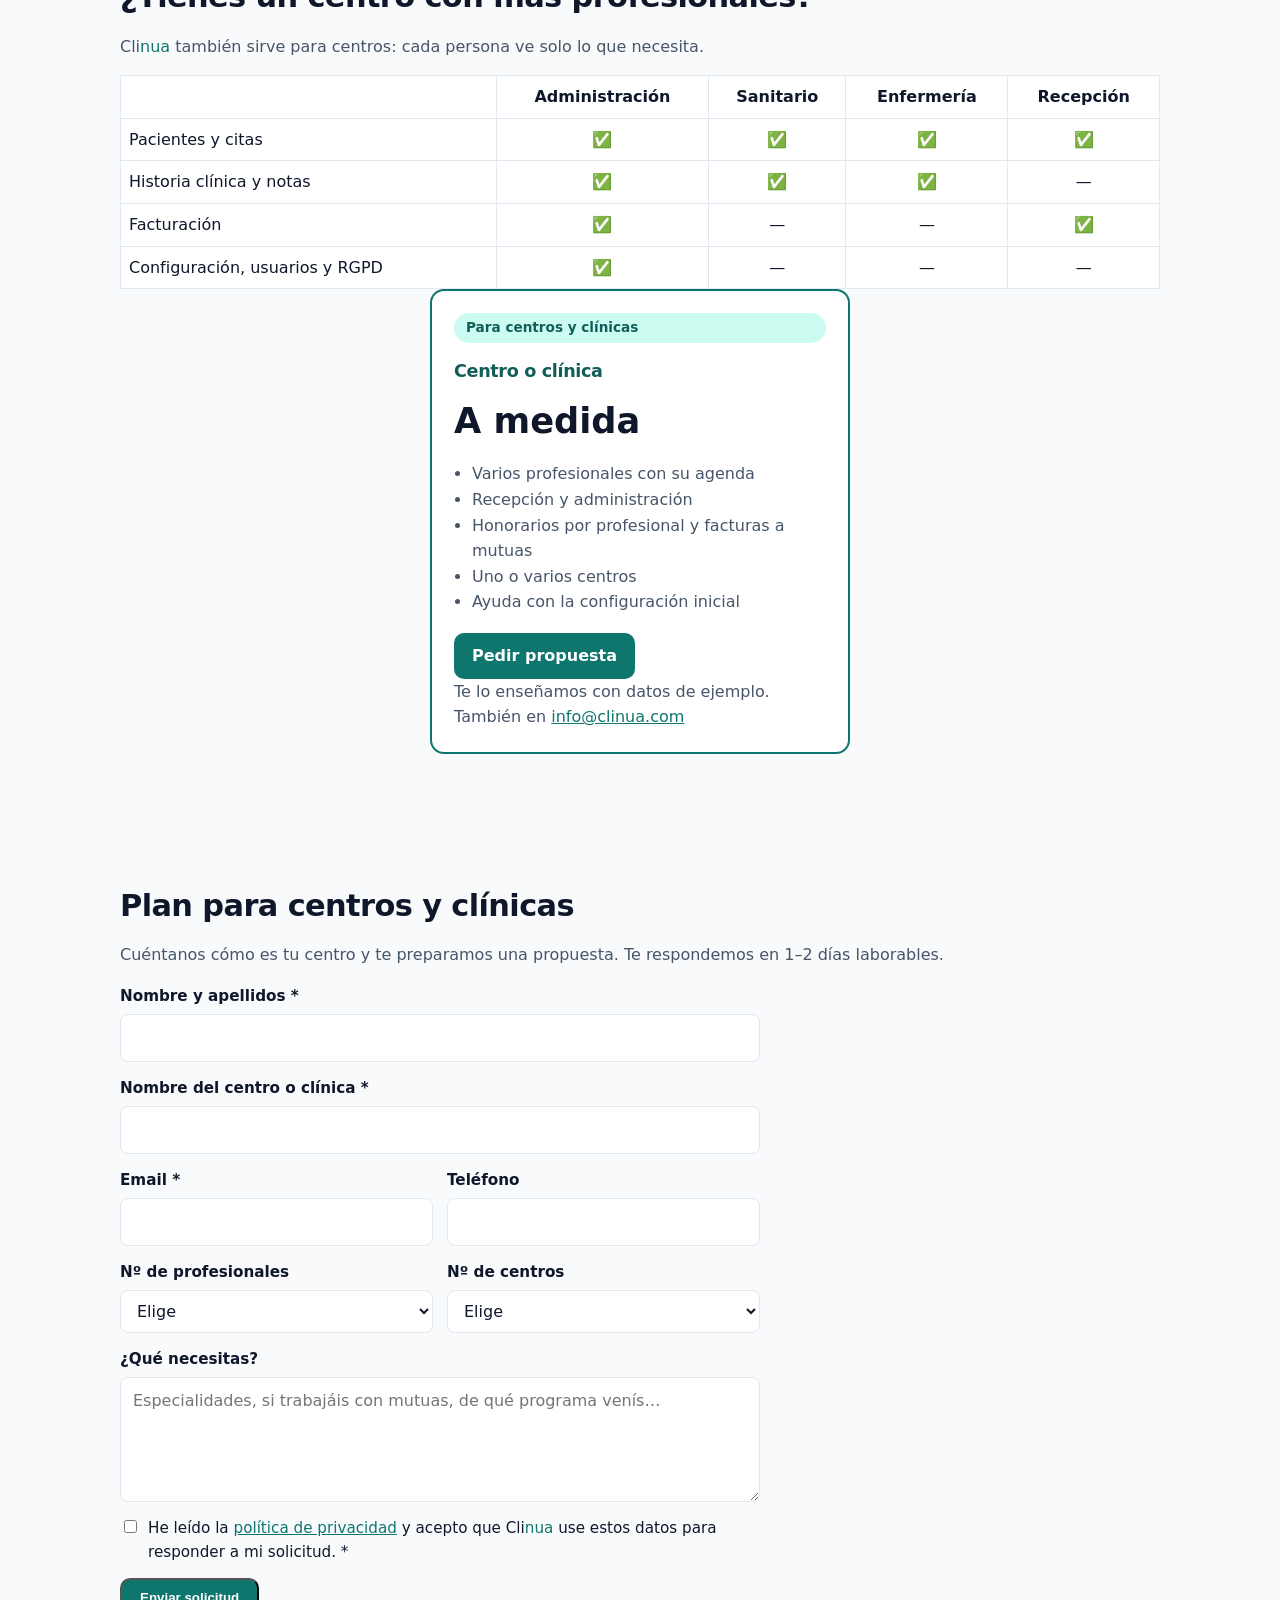
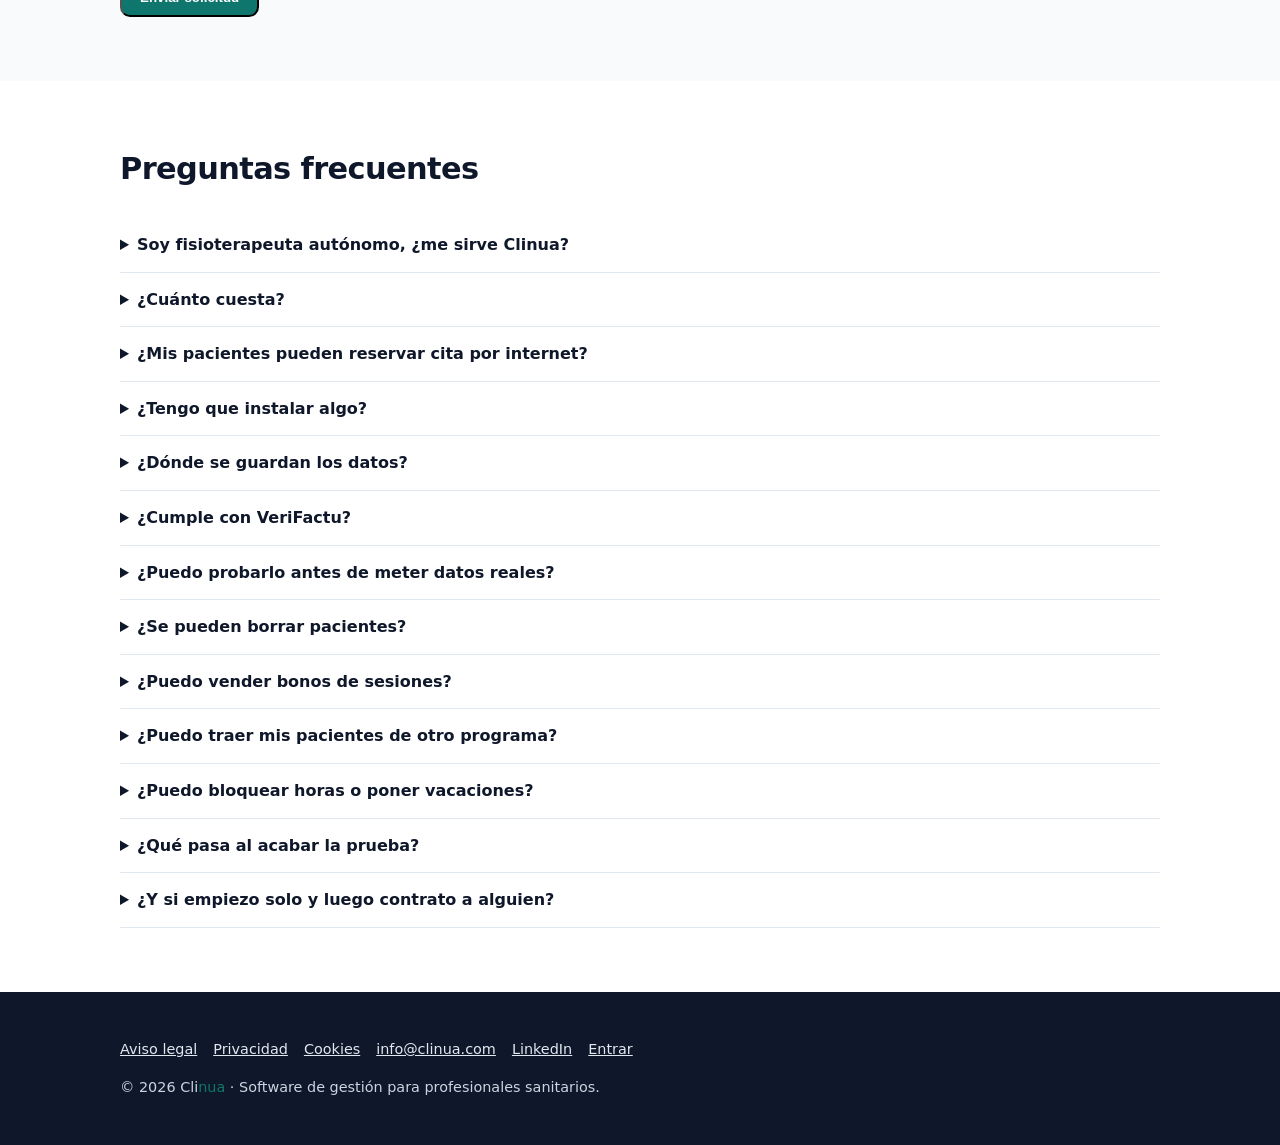
==== commit a2d365ee: "Web: destaca lo que más buscan los fisios (menos ausencias, reserva 24 h, recuperar pacientes) Los b" ====
--- a/index.html
+++ b/index.html
@@ -5,7 +5,7 @@
 </head><body>
 <header><div class="w"><a class="logo" href="index.html"><img src="logo.svg" alt="" width="22" height="38"><span class="lt">Cli<span>nua</span></span></a><nav><a href="index.html#funciones">Funciones</a><a href="index.html#para-quien">Para quién</a><a href="index.html#precios">Precios</a><a href="index.html#centros">Centros</a><a href="index.html#faq">FAQ</a><a class="btn o" href="https://app.clinua.com/login">Entrar</a></nav></div></header>
 <main>
-<section class="hero"><div class="w hg"><div><span class="pill">Para fisioterapeutas, psicólogos y profesionales sanitarios autónomos</span><h1>Tu consulta, <em>organizada</em> sin papeleo</h1><p>Agenda, reserva online, historia clínica y facturas con VeriFactu en un solo sitio. Hecho para quien trabaja por su cuenta: te das de alta en 5 minutos y empiezas hoy.</p><p class="ctas"><a class="btn" href="https://app.clinua.com/registro">Prueba 7 días gratis</a><a class="btn o" href="#funciones">Ver funciones</a></p><p class="sub">21 €/mes + IVA después de la prueba. Sin tarjeta para empezar.</p><ul class="badges"><li>✓ VeriFactu vía proveedor certificado</li><li>✓ RGPD</li><li>✓ Verificación en dos pasos</li><li>✓ Datos en la UE</li></ul></div>
+<section class="hero"><div class="w hg"><div><span class="pill">Para fisioterapeutas, psicólogos y profesionales sanitarios autónomos</span><h1>Tu consulta, <em>organizada</em> sin papeleo</h1><p>Agenda con reserva online, recordatorios automáticos, historia clínica y facturas con VeriFactu en un solo sitio. Hecho para quien trabaja por su cuenta: te das de alta en 5 minutos y empiezas hoy.</p><p class="ctas"><a class="btn" href="https://app.clinua.com/registro">Prueba 7 días gratis</a><a class="btn o" href="#funciones">Ver funciones</a></p><p class="sub">21 €/mes + IVA después de la prueba. Sin tarjeta para empezar.</p><ul class="badges"><li>✓ VeriFactu vía proveedor certificado</li><li>✓ RGPD</li><li>✓ Verificación en dos pasos</li><li>✓ Datos en la UE</li></ul></div>
 <div class="mock" aria-hidden="true"><div class="mbar"><i></i><i></i><i></i><span>Agenda · hoy</span></div><div class="mbody">
 <div class="ev a"><b>09:00</b> Sesión fisioterapia · Paciente de ejemplo A</div>
 <div class="ev b"><b>10:00</b> Primera visita psicología · Paciente B</div>
@@ -13,14 +13,14 @@
 <div class="ev a"><b>12:30</b> Revisión · Paciente C</div>
 <div class="inv"><span>Factura 2026-00042</span><span class="ok">VERI*FACTU ✓ Aceptada</span></div></div></div></div></section>
 
-<section id="funciones"><div class="w"><h2>Funcionalidades</h2><div class="g">
-<div class="c"><h3>Reserva online 24 horas</h3><p>Tus pacientes piden cita desde tu página, también por la noche, y reciben su correo. Tú lo ves en tu agenda por día, semana o mes.</p></div>
-<div class="c"><h3>Alta del paciente con firma</h3><p>Le envías un enlace por WhatsApp o email, rellena sus datos en el móvil y firma con el dedo. Todo llega solo a su ficha.</p></div>
-<div class="c"><h3>Historia clínica protegida</h3><p>Notas de cada sesión, con autor y fecha, que solo ve el personal sanitario. Y si quieres, protege con PIN la historia de los pacientes que elijas.</p></div>
-<div class="c"><h3>Facturas con VeriFactu</h3><p>IVA, IRPF y rectificativas sin pensar. Cada factura lleva su QR «VERI*FACTU», se envía a Hacienda y le llega al paciente por correo.</p></div>
-<div class="c"><h3>Bonos de sesiones</h3><p>Vende packs de sesiones: cada cita descuenta una y tu paciente ve cuántas le quedan.</p></div>
-<div class="c"><h3>Recordatorios automáticos</h3><p>El día anterior cada paciente recibe un correo con su cita. Menos huecos vacíos, sin hacer nada.</p></div>
-</div><p class="more">Y además: justificantes e informes con tu logo, vacaciones y festivos, importación desde Excel, resumen trimestral para tu gestor y RGPD con verificación en dos pasos.</p></div></section>
+<section id="funciones"><div class="w"><h2>Menos ausencias, menos papeleo y más tiempo para tus pacientes</h2><div class="g">
+<div class="c"><h3>Menos pacientes que no vienen</h3><p>Cada paciente recibe un recordatorio automático el día antes. Y si alguien falta o cancela tarde, lo marcas y te sale el aviso en su próxima cita.</p></div>
+<div class="c"><h3>Tus pacientes reservan solos, 24 horas</h3><p>Comparte tu enlace por WhatsApp, Instagram o Google y piden cita en tus huecos libres, también de noche. Se acabaron las llamadas en mitad de una sesión.</p></div>
+<div class="c"><h3>Recupera a quien deja el tratamiento</h3><p>Tu panel te dice qué pacientes llevan semanas sin venir con el tratamiento a medias. Un clic y les escribes por WhatsApp.</p></div>
+<div class="c"><h3>Alta del paciente sin papeles</h3><p>Le envías un enlace, rellena sus datos en el móvil y firma la protección de datos con el dedo. Todo llega solo a su ficha.</p></div>
+<div class="c"><h3>Historia clínica al momento</h3><p>Al abrir la cita ves el resumen de sus últimas sesiones y escribes la nota de hoy. Solo la ve el personal sanitario y puedes protegerla con PIN.</p></div>
+<div class="c"><h3>Facturas con VeriFactu en un clic</h3><p>Una por cita o una al mes por paciente, con IVA, IRPF y el QR de Hacienda. Le llega al paciente por correo y tu gestor tiene su resumen trimestral.</p></div>
+</div><p class="more">Y además: bonos de sesiones, estadísticas de tu consulta, justificantes e informes con tu logo, vacaciones y festivos, importación desde Excel y verificación en dos pasos. Desde el móvil, la tableta o el ordenador.</p></div></section>
 
 <section id="para-quien" class="alt"><div class="w"><h2>¿Para quién es?</h2><div class="g">
 <div class="c"><h3>Fisioterapeutas</h3><p>Sesiones con notas de evolución, bonos y una factura mensual por paciente con un clic. <a href="software-fisioterapeutas">Ver Clinua para fisioterapeutas →</a></p></div>
@@ -29,7 +29,7 @@
 </div></div></section>
 
 <section id="precios"><div class="w"><h2>Un precio claro</h2><p class="sub">Precios sin IVA. VeriFactu incluido.</p><div class="g pr solo">
-<div class="c hl"><span class="pill">Para autónomos</span><h3>Autónomo</h3><p class="price">21 €<small>/mes + IVA</small></p><ul><li>Tu agenda y reserva online</li><li>Pacientes ilimitados</li><li>Historia clínica protegida</li><li>Formulario de alta con firma</li><li>Facturación con IVA e IRPF</li><li>VeriFactu incluido</li><li>Bonos y recordatorios por correo</li></ul><p><a class="btn" href="https://app.clinua.com/registro">Prueba 7 días gratis</a></p><p class="sub">Sin tarjeta. Te das de alta tú mismo en 5 minutos.</p></div>
+<div class="c hl"><span class="pill">Para autónomos</span><h3>Autónomo</h3><p class="price">21 €<small>/mes + IVA</small></p><ul><li>Tu agenda y reserva online</li><li>Pacientes ilimitados</li><li>Historia clínica protegida</li><li>Formulario de alta con firma</li><li>Facturación con IVA e IRPF</li><li>VeriFactu incluido</li><li>Recordatorios automáticos</li><li>Bonos de sesiones y estadísticas</li></ul><p><a class="btn" href="https://app.clinua.com/registro">Prueba 7 días gratis</a></p><p class="sub">Sin tarjeta. Te das de alta tú mismo en 5 minutos.</p></div>
 </div></div></section>
 
 <section class="band cta"><div class="w"><h2>Empieza hoy</h2><p>Crea tu cuenta, añade tus servicios y comparte tu enlace de reserva. Si quieres, carga datos de ejemplo para probar sin miedo.</p><p><a class="btn w2" href="https://app.clinua.com/registro">Prueba 7 días gratis</a></p></div></section>
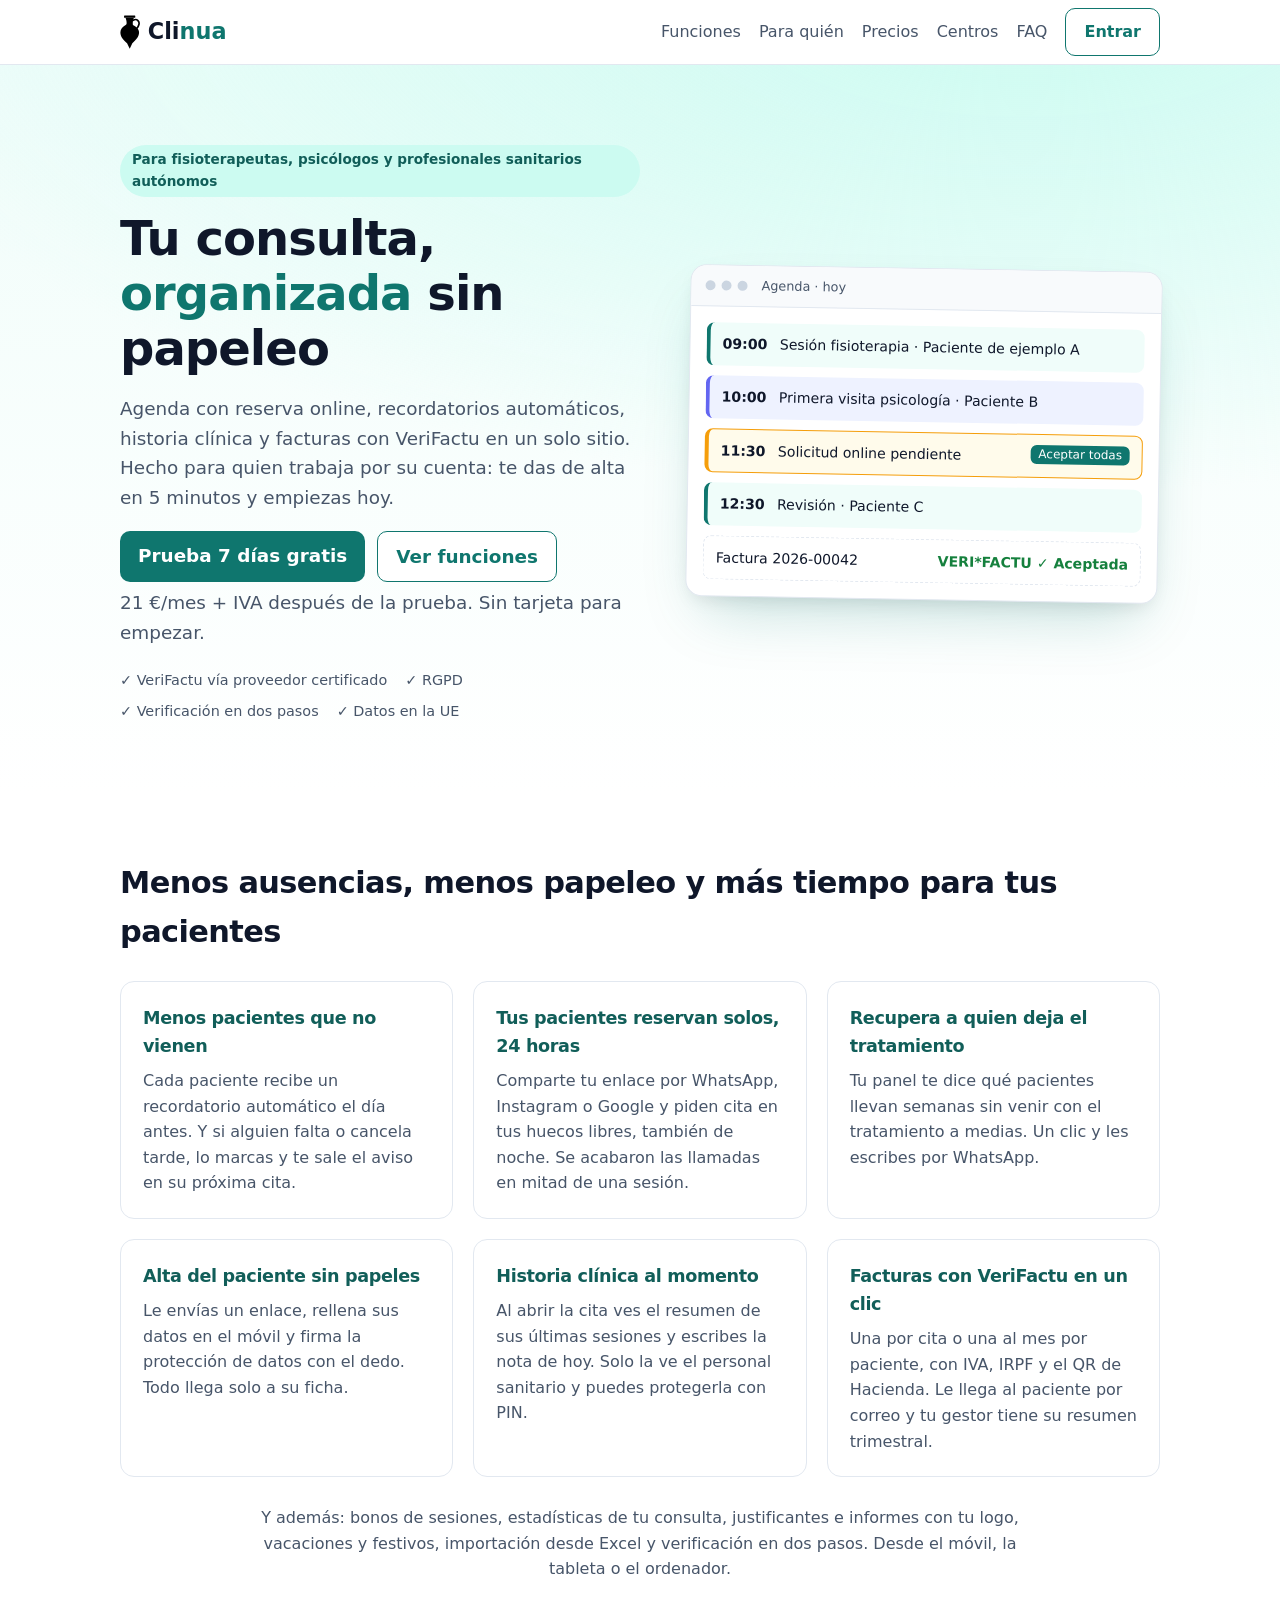
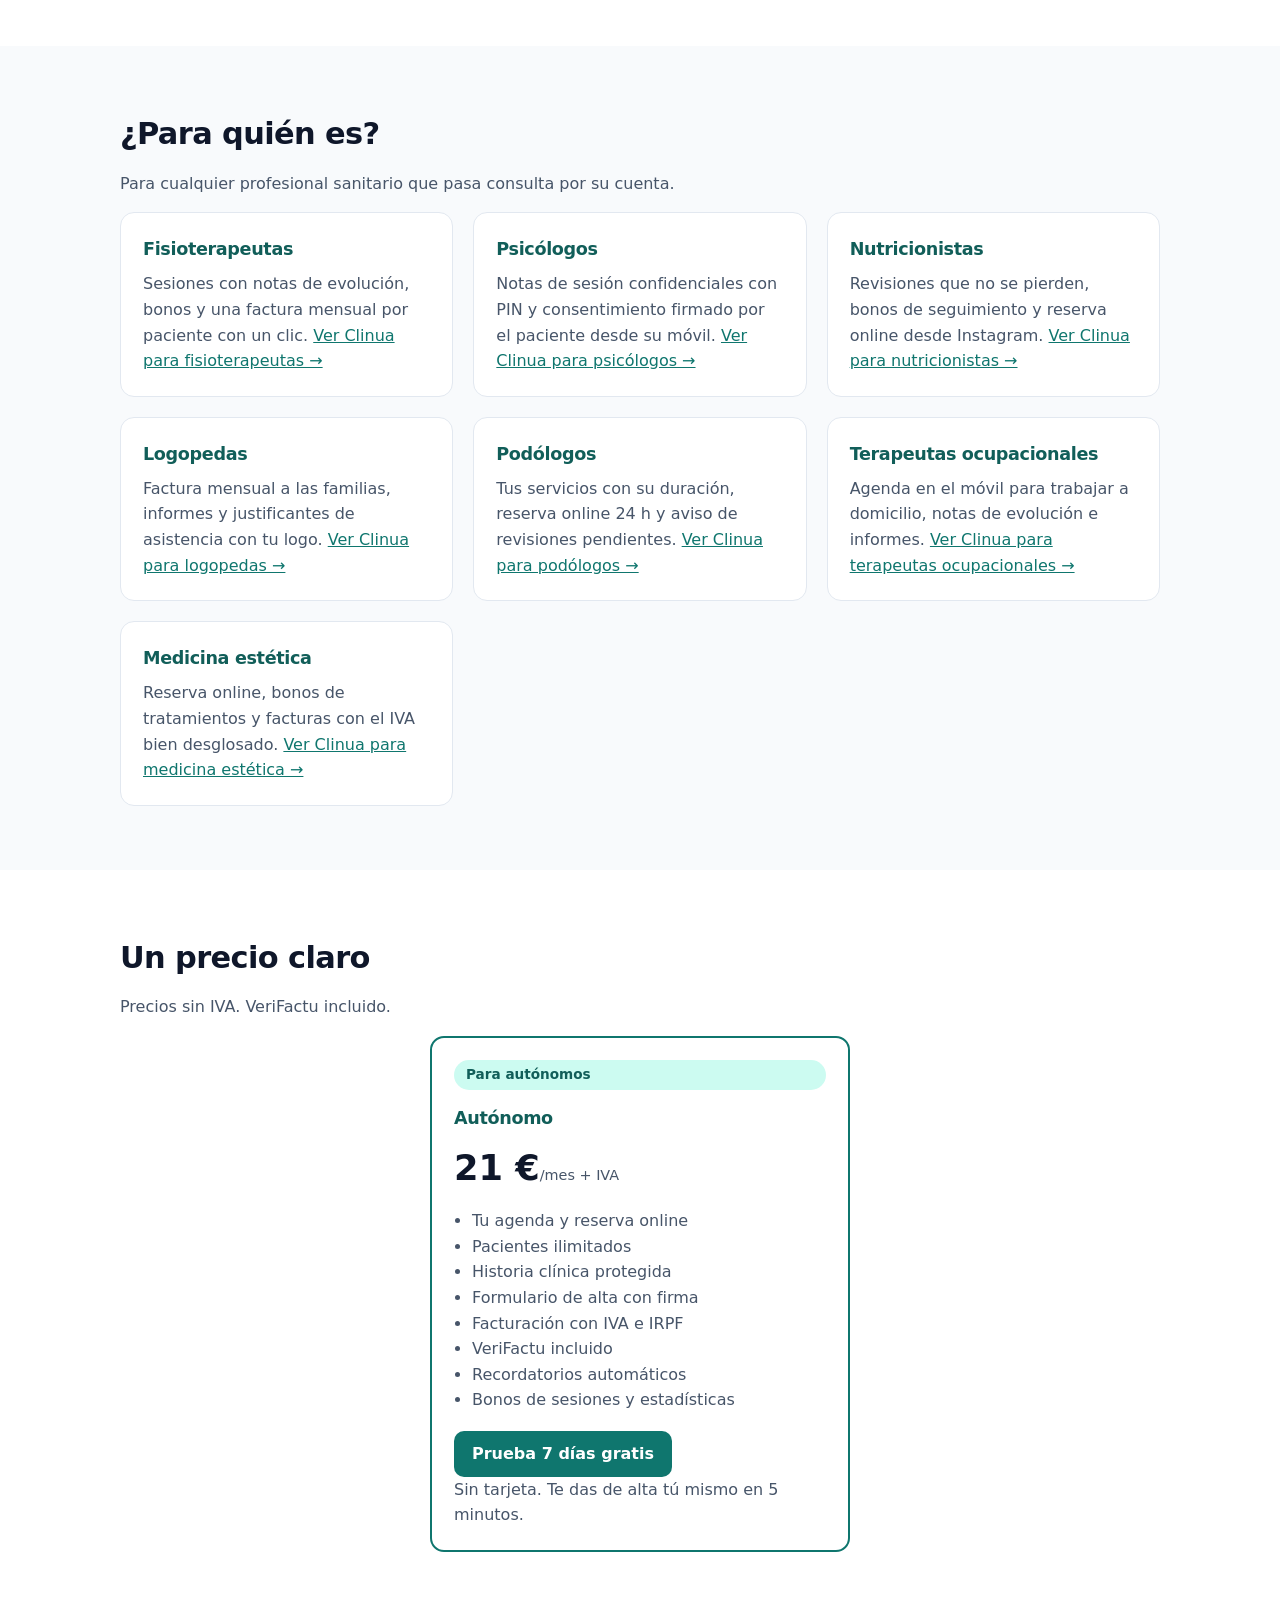
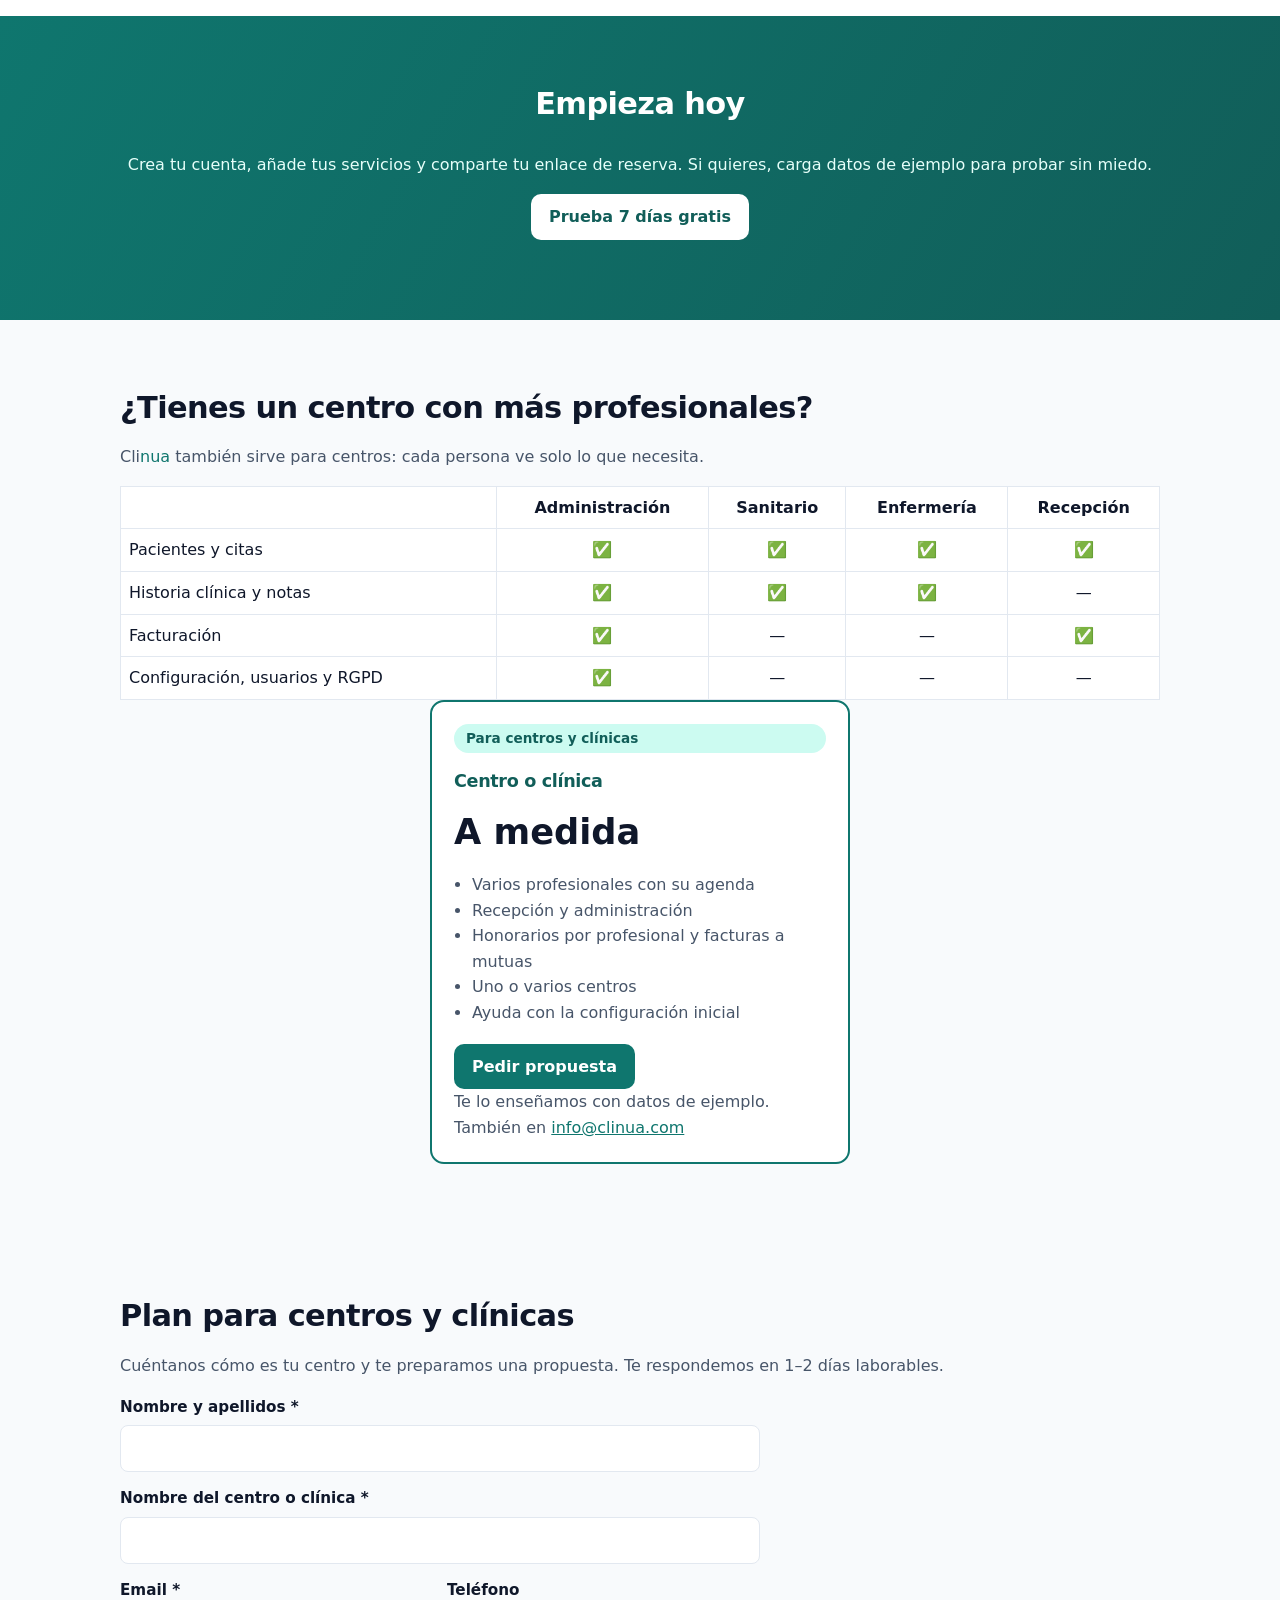
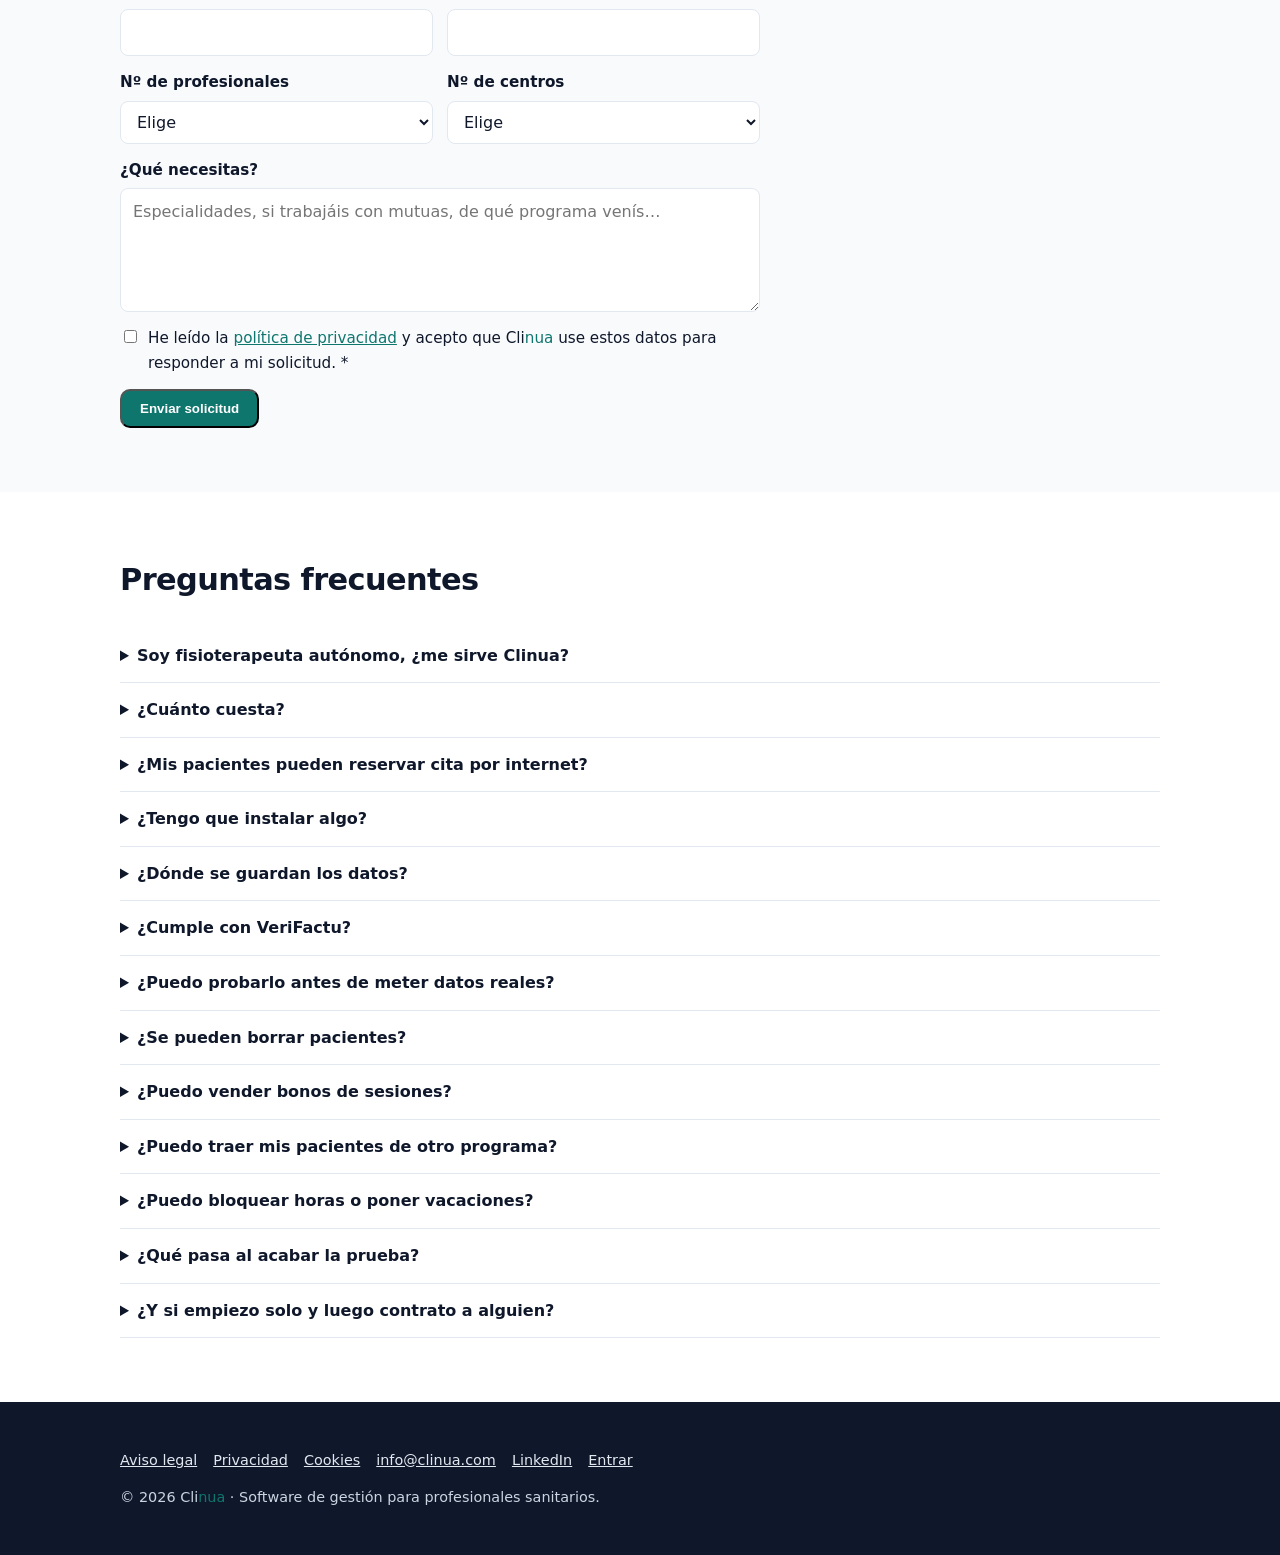
==== commit e024604e: "Web: una página por profesión (psicólogos, nutricionistas, logopedas, podólogos, terapeutas ocupacio" ====
--- a/index.html
+++ b/index.html
@@ -22,10 +22,14 @@
 <div class="c"><h3>Facturas con VeriFactu en un clic</h3><p>Una por cita o una al mes por paciente, con IVA, IRPF y el QR de Hacienda. Le llega al paciente por correo y tu gestor tiene su resumen trimestral.</p></div>
 </div><p class="more">Y además: bonos de sesiones, estadísticas de tu consulta, justificantes e informes con tu logo, vacaciones y festivos, importación desde Excel y verificación en dos pasos. Desde el móvil, la tableta o el ordenador.</p></div></section>
 
-<section id="para-quien" class="alt"><div class="w"><h2>¿Para quién es?</h2><div class="g">
+<section id="para-quien" class="alt"><div class="w"><h2>¿Para quién es?</h2><p class="sub">Para cualquier profesional sanitario que pasa consulta por su cuenta.</p><div class="g">
 <div class="c"><h3>Fisioterapeutas</h3><p>Sesiones con notas de evolución, bonos y una factura mensual por paciente con un clic. <a href="software-fisioterapeutas">Ver Clinua para fisioterapeutas →</a></p></div>
-<div class="c"><h3>Psicólogos</h3><p>Historia clínica confidencial que solo ves tú y consentimiento firmado por el paciente desde su móvil.</p></div>
-<div class="c"><h3>Nutrición, podología, logopedia…</h3><p>Cualquier profesional sanitario que pasa consulta por su cuenta y quiere dejar de pelearse con hojas de cálculo.</p></div>
+<div class="c"><h3>Psicólogos</h3><p>Notas de sesión confidenciales con PIN y consentimiento firmado por el paciente desde su móvil. <a href="software-psicologos">Ver Clinua para psicólogos →</a></p></div>
+<div class="c"><h3>Nutricionistas</h3><p>Revisiones que no se pierden, bonos de seguimiento y reserva online desde Instagram. <a href="software-nutricionistas">Ver Clinua para nutricionistas →</a></p></div>
+<div class="c"><h3>Logopedas</h3><p>Factura mensual a las familias, informes y justificantes de asistencia con tu logo. <a href="software-logopedas">Ver Clinua para logopedas →</a></p></div>
+<div class="c"><h3>Podólogos</h3><p>Tus servicios con su duración, reserva online 24 h y aviso de revisiones pendientes. <a href="software-podologos">Ver Clinua para podólogos →</a></p></div>
+<div class="c"><h3>Terapeutas ocupacionales</h3><p>Agenda en el móvil para trabajar a domicilio, notas de evolución e informes. <a href="software-terapeutas-ocupacionales">Ver Clinua para terapeutas ocupacionales →</a></p></div>
+<div class="c"><h3>Medicina estética</h3><p>Reserva online, bonos de tratamientos y facturas con el IVA bien desglosado. <a href="software-medicina-estetica">Ver Clinua para medicina estética →</a></p></div>
 </div></div></section>
 
 <section id="precios"><div class="w"><h2>Un precio claro</h2><p class="sub">Precios sin IVA. VeriFactu incluido.</p><div class="g pr solo">
